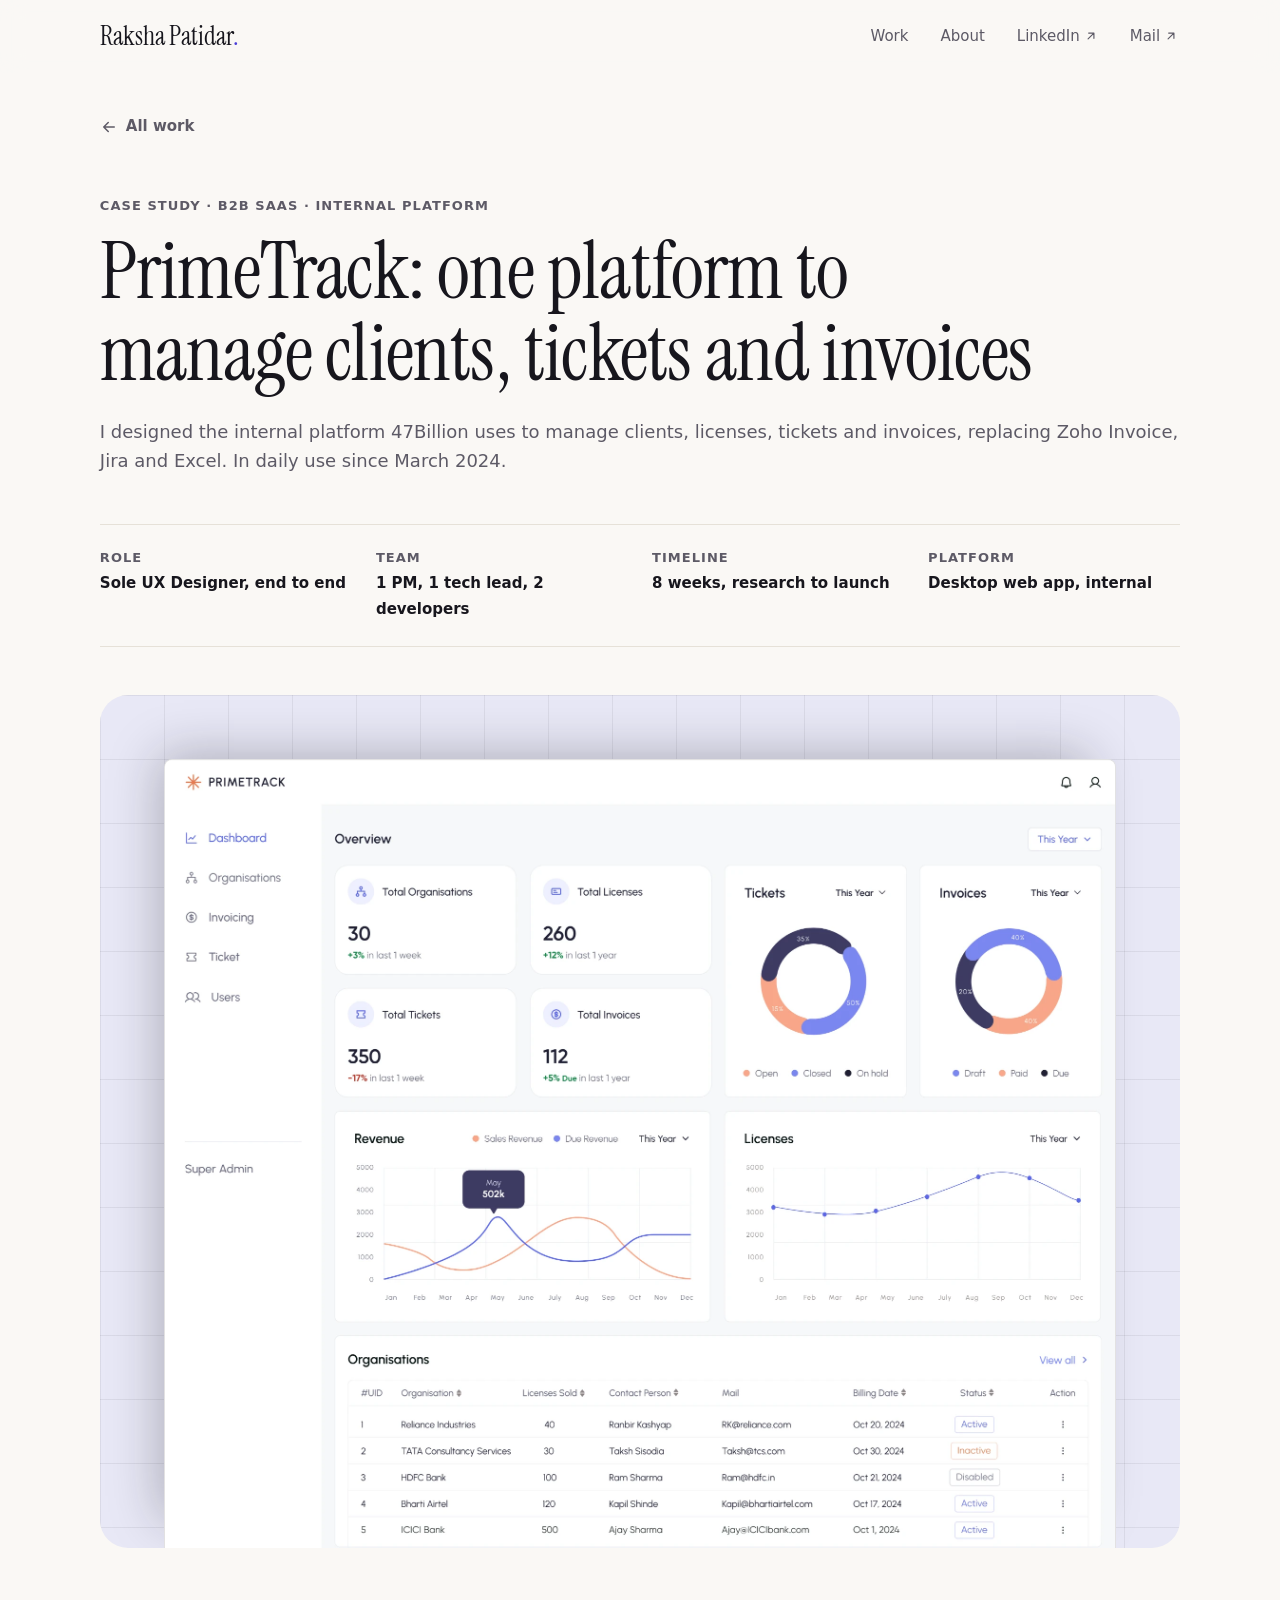
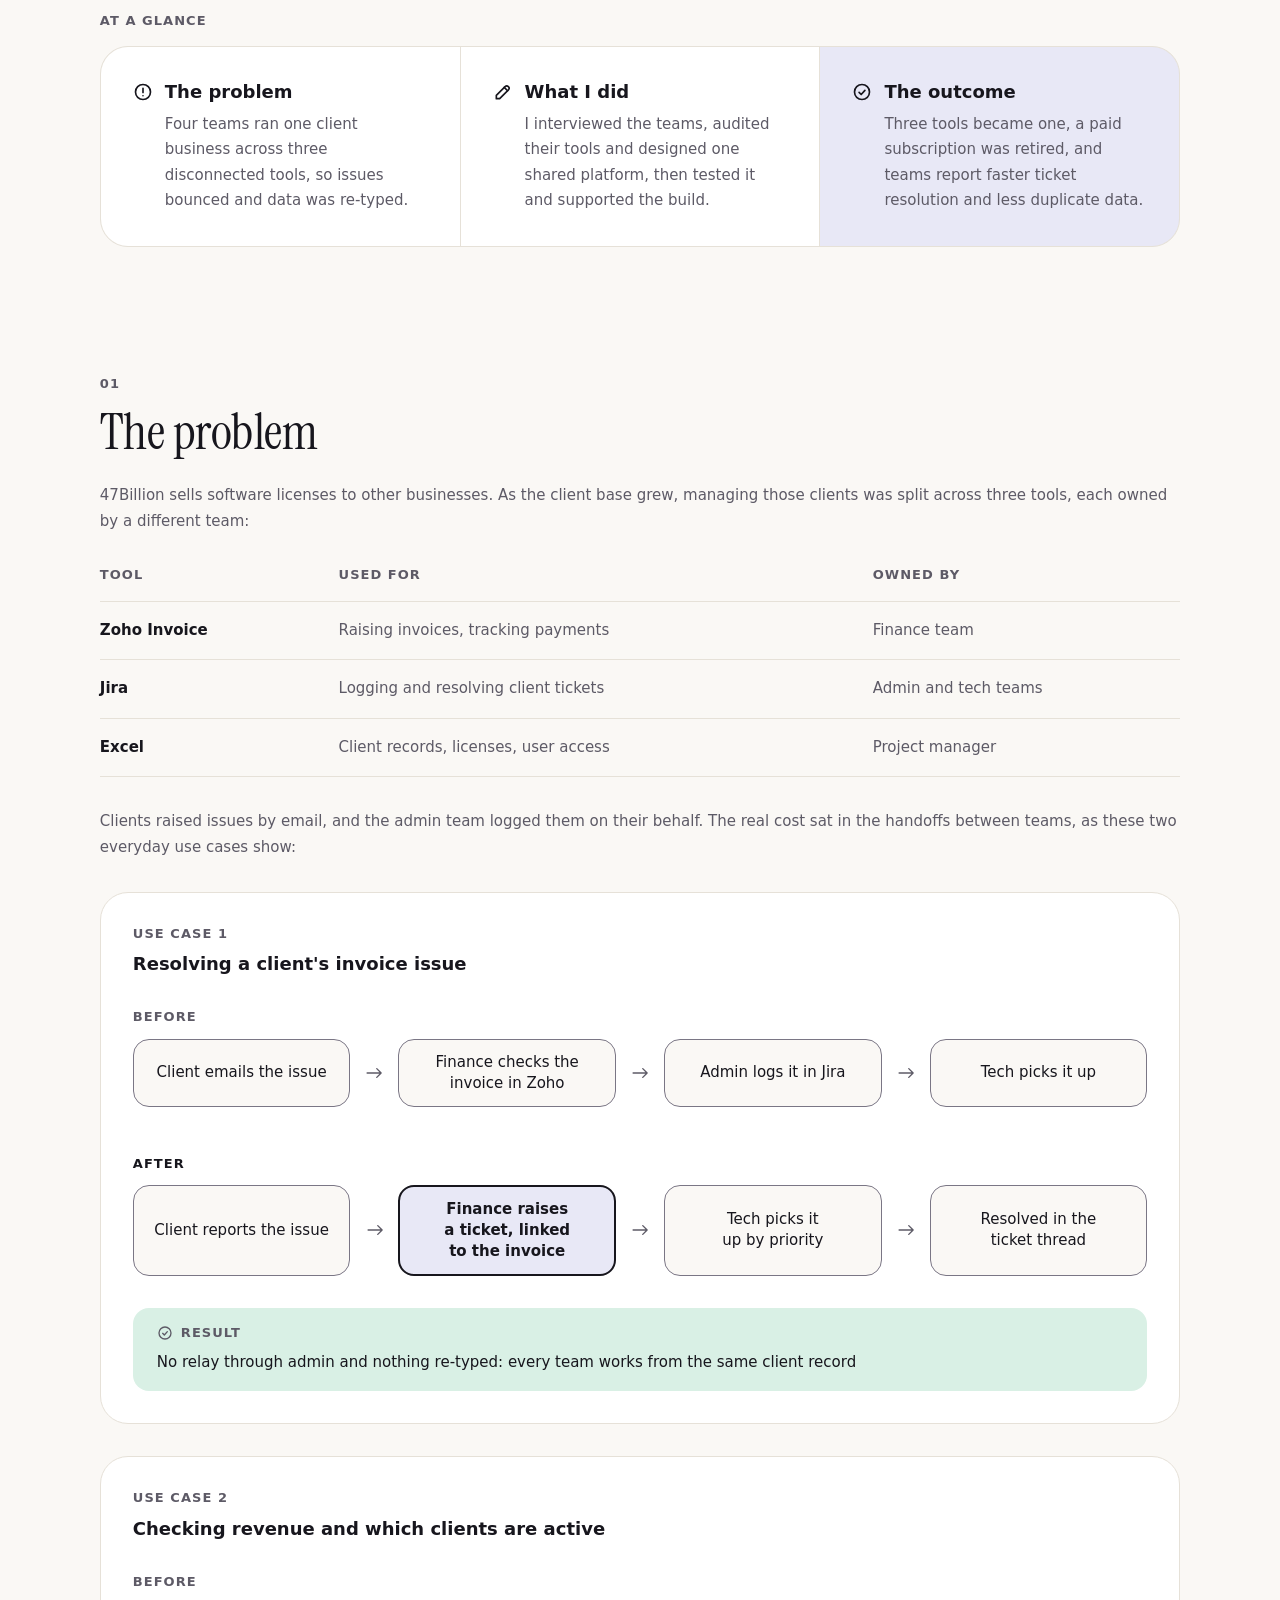
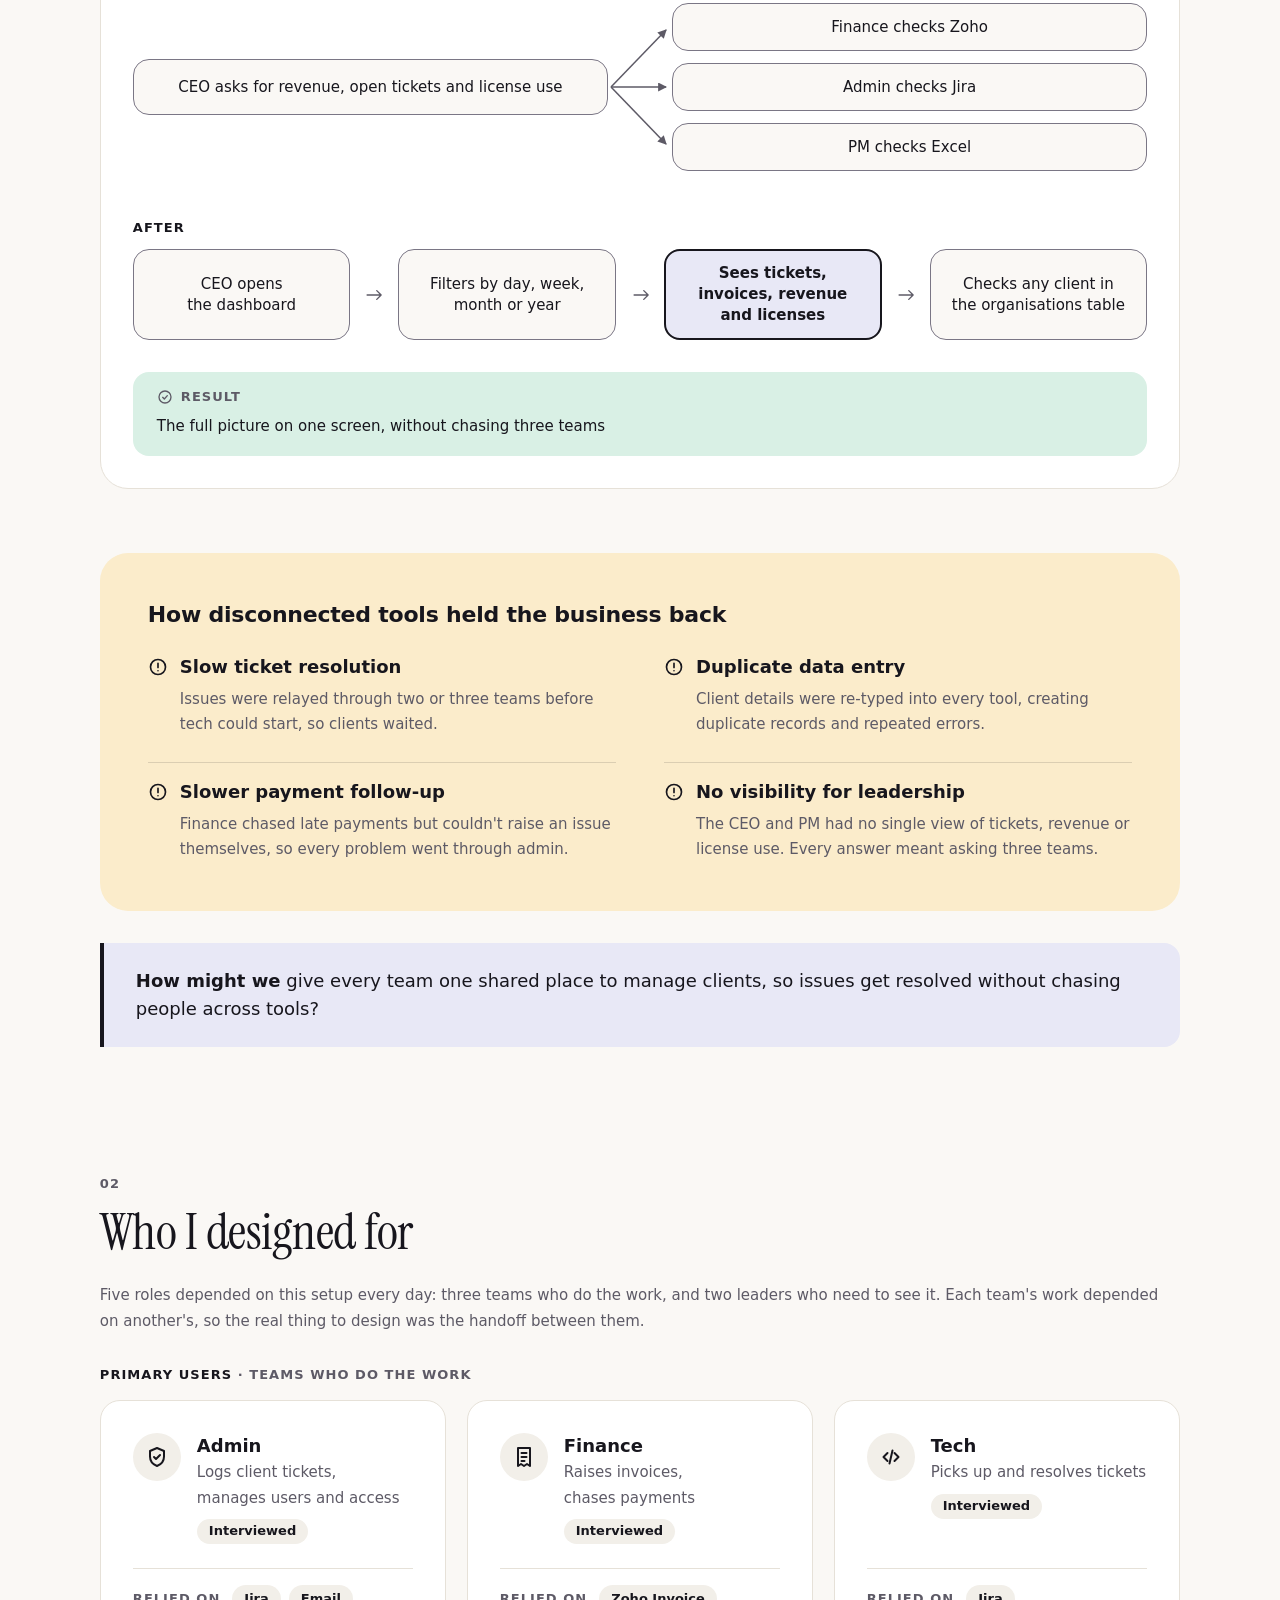
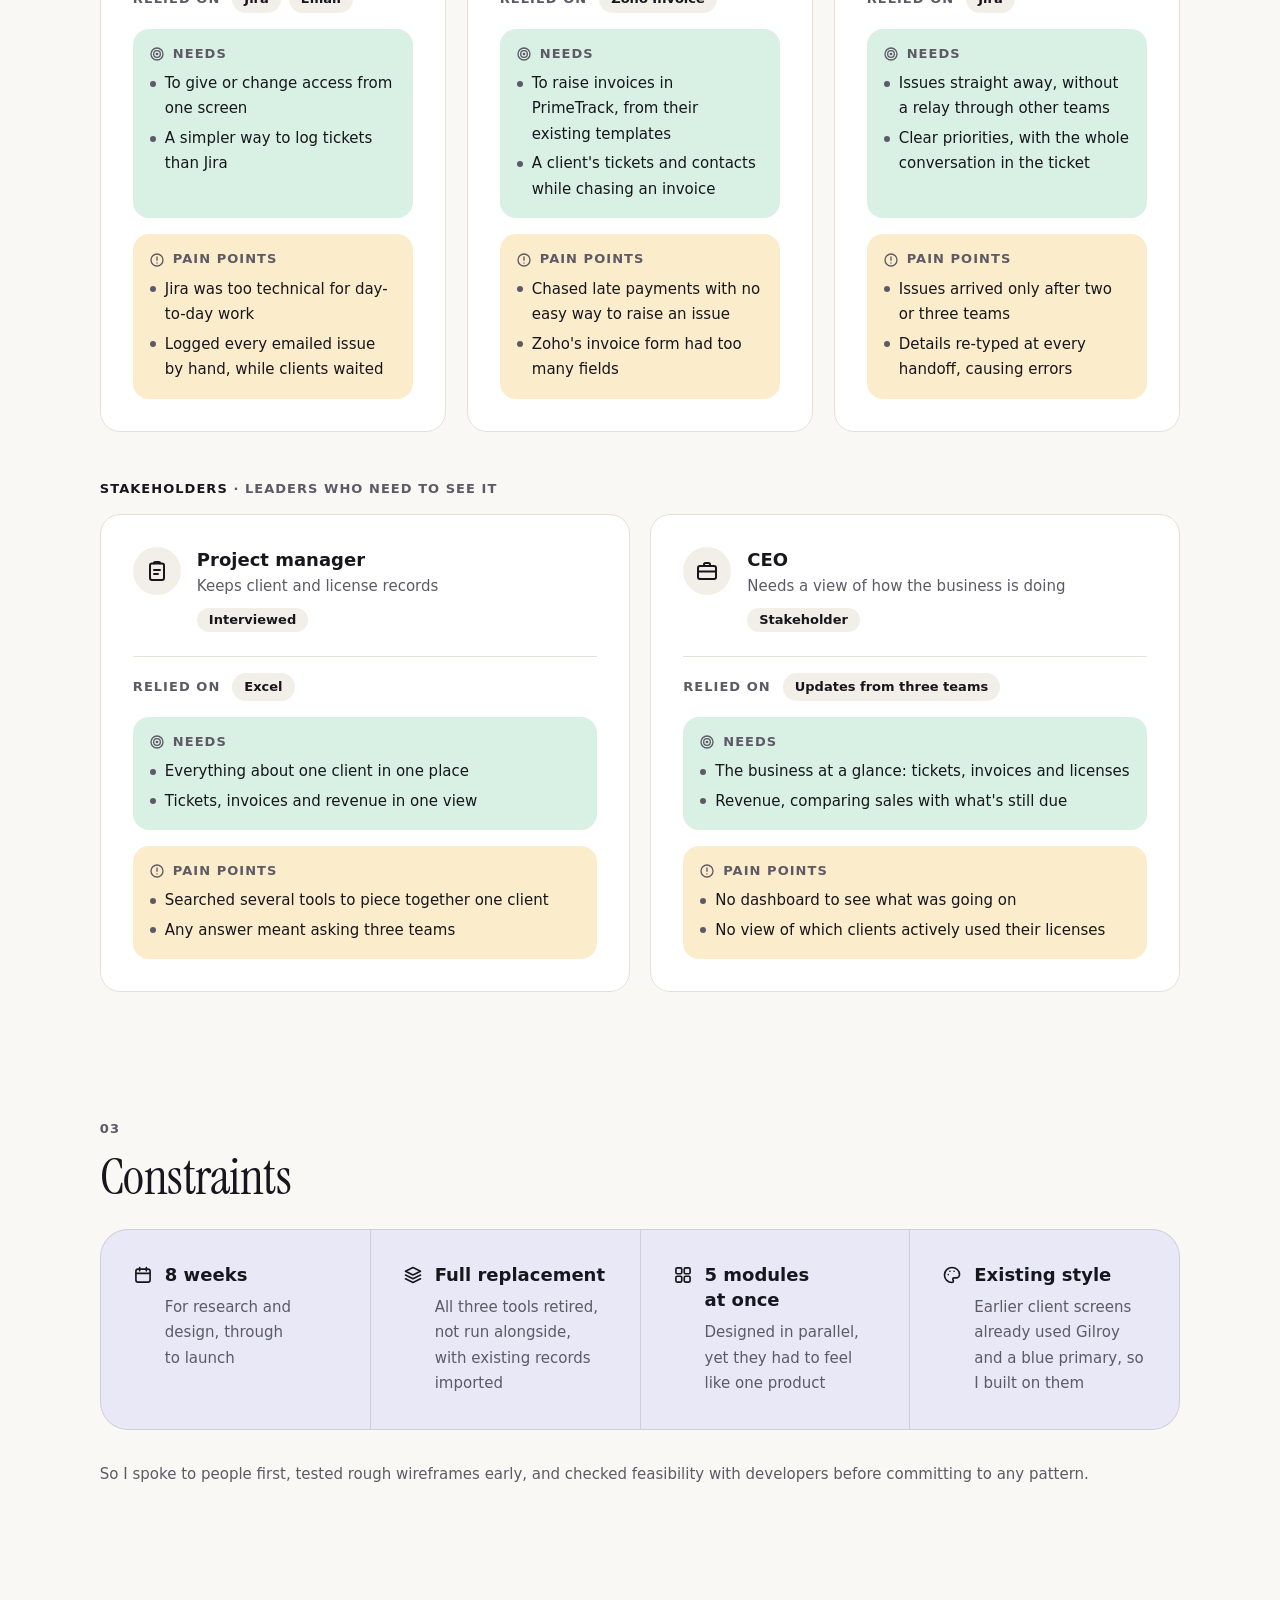
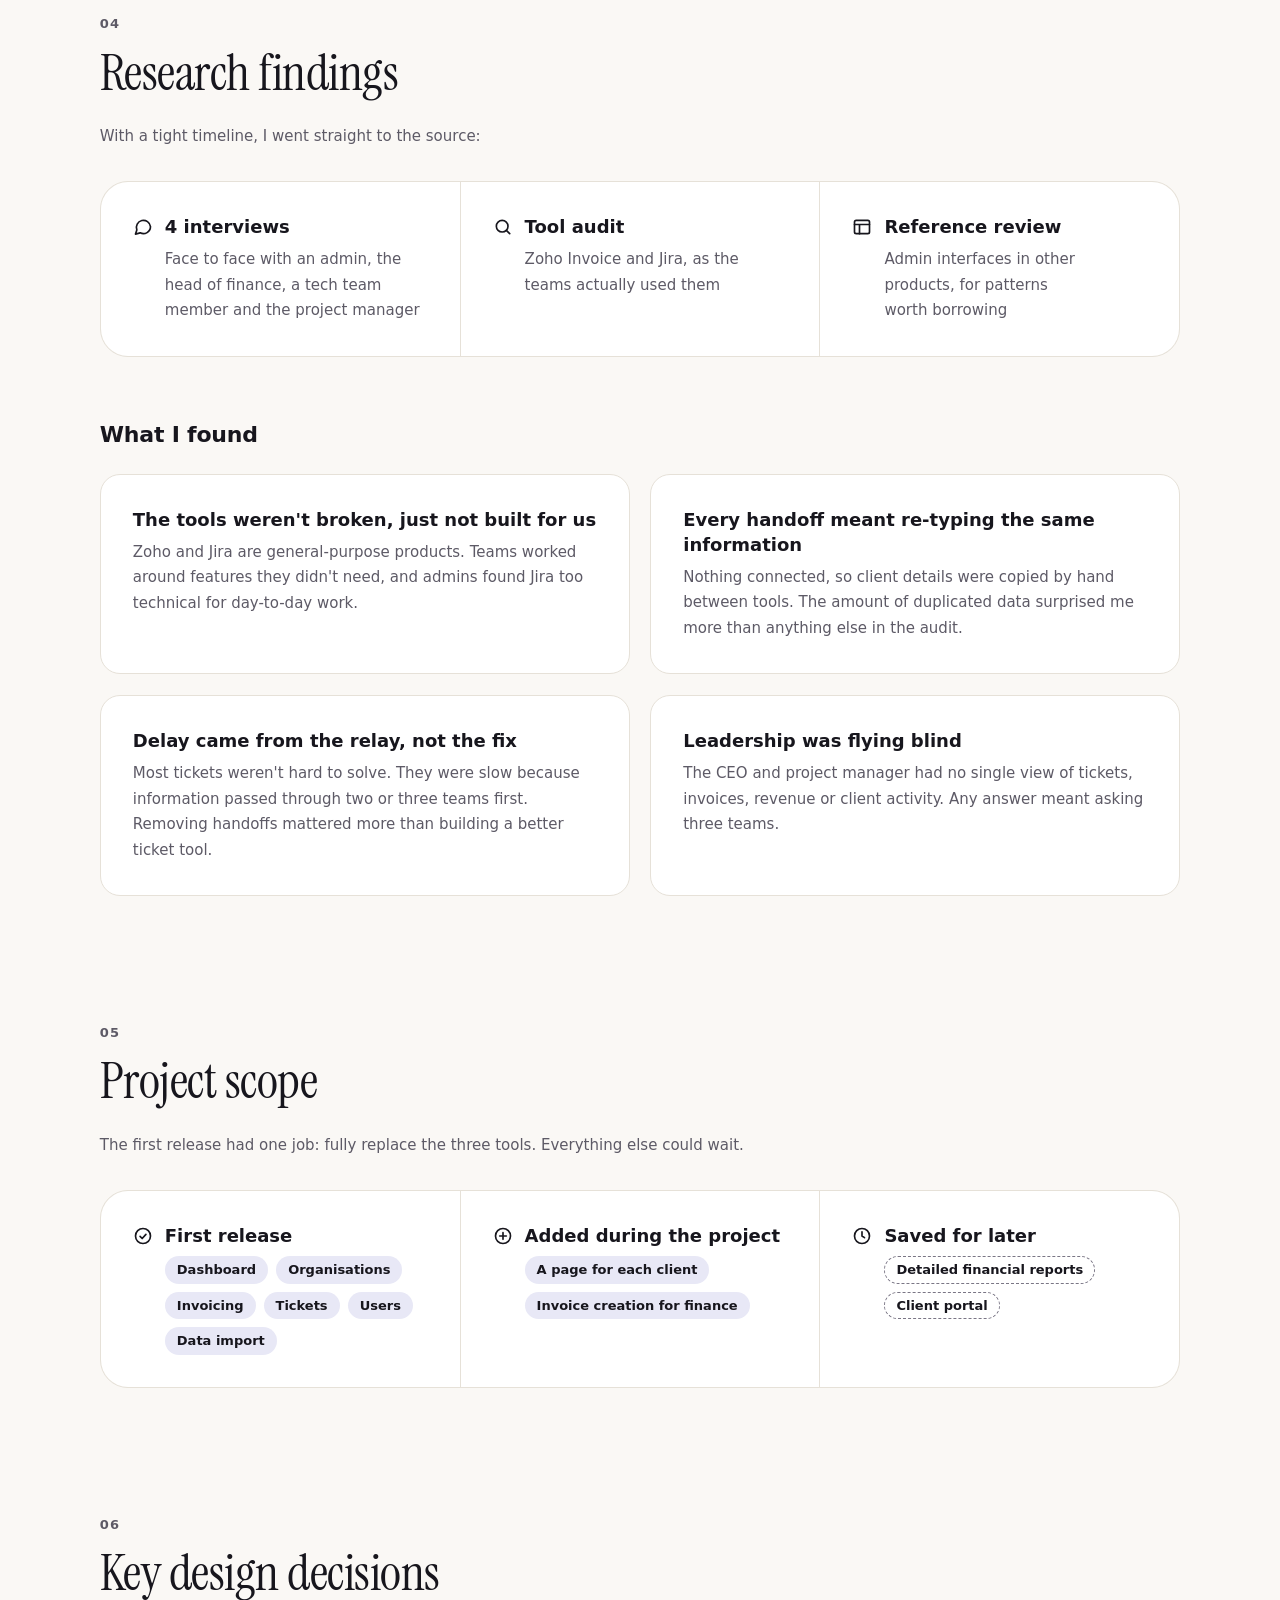
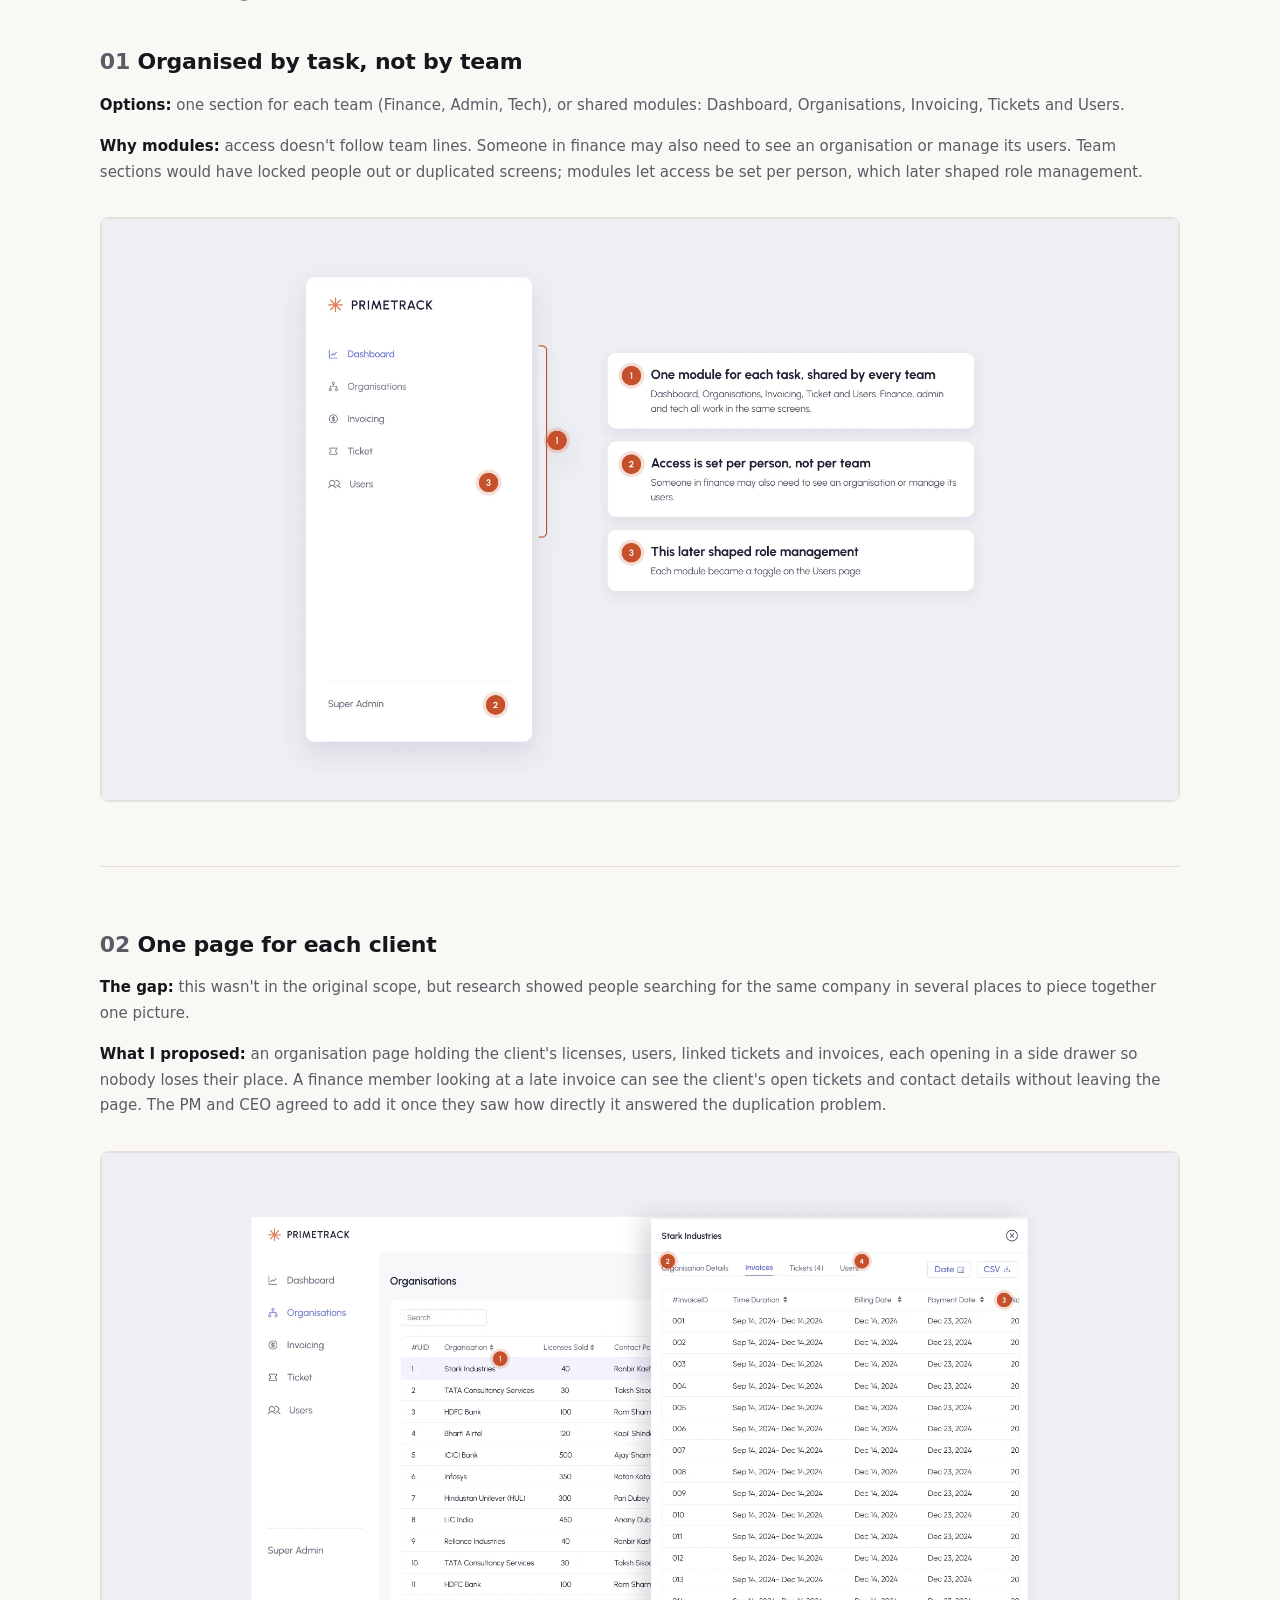
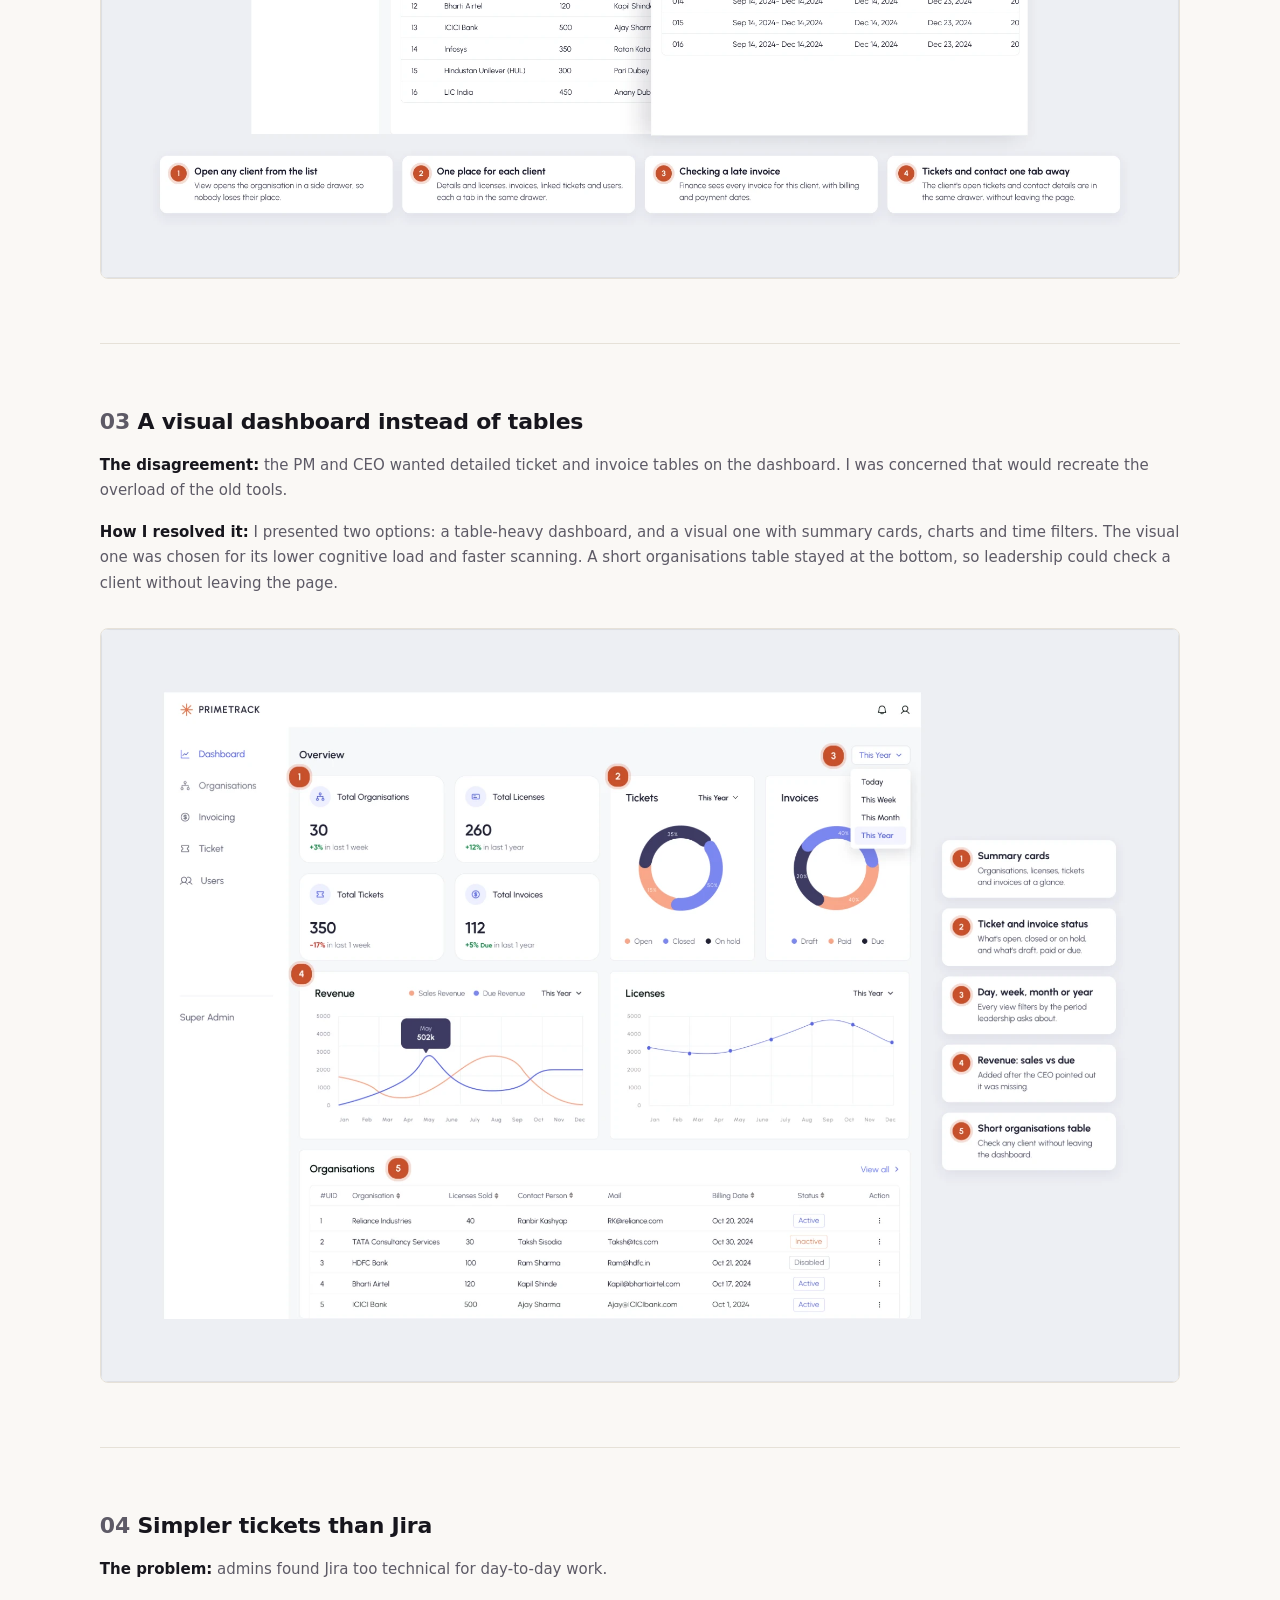
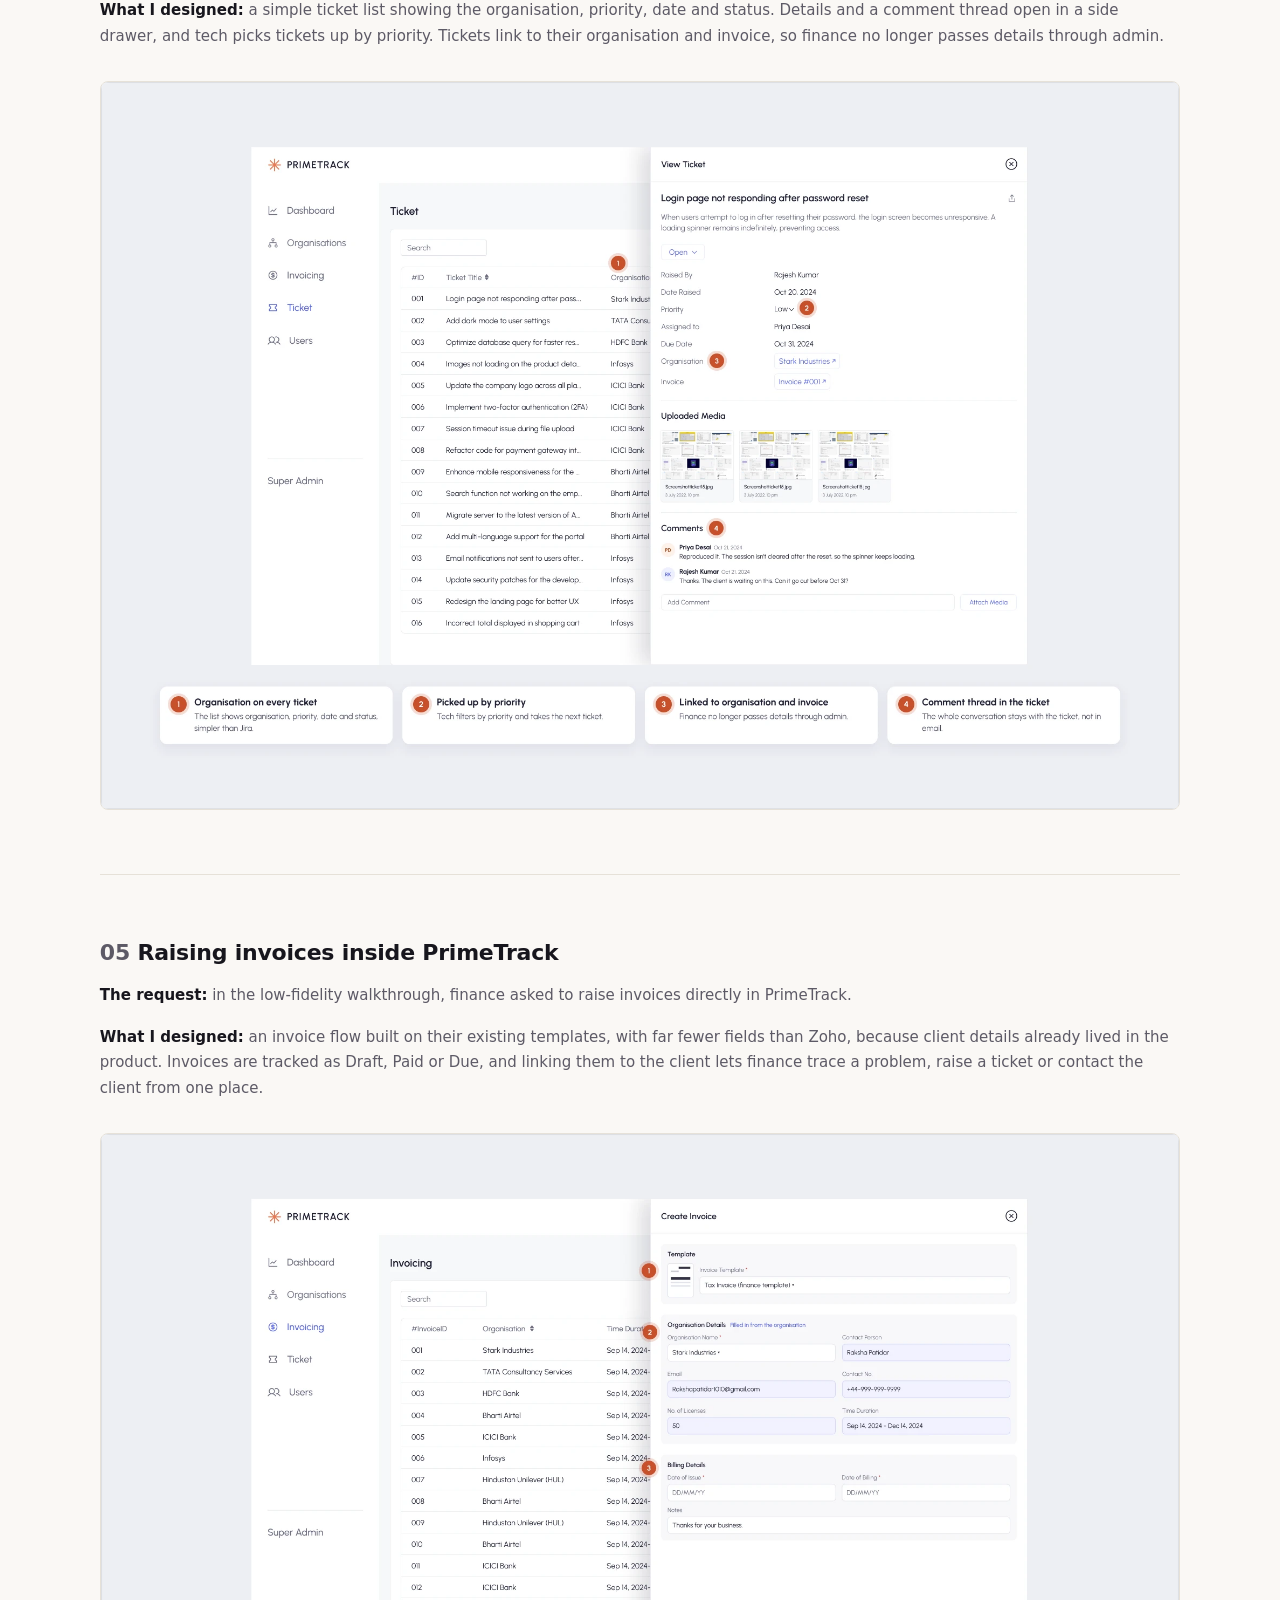
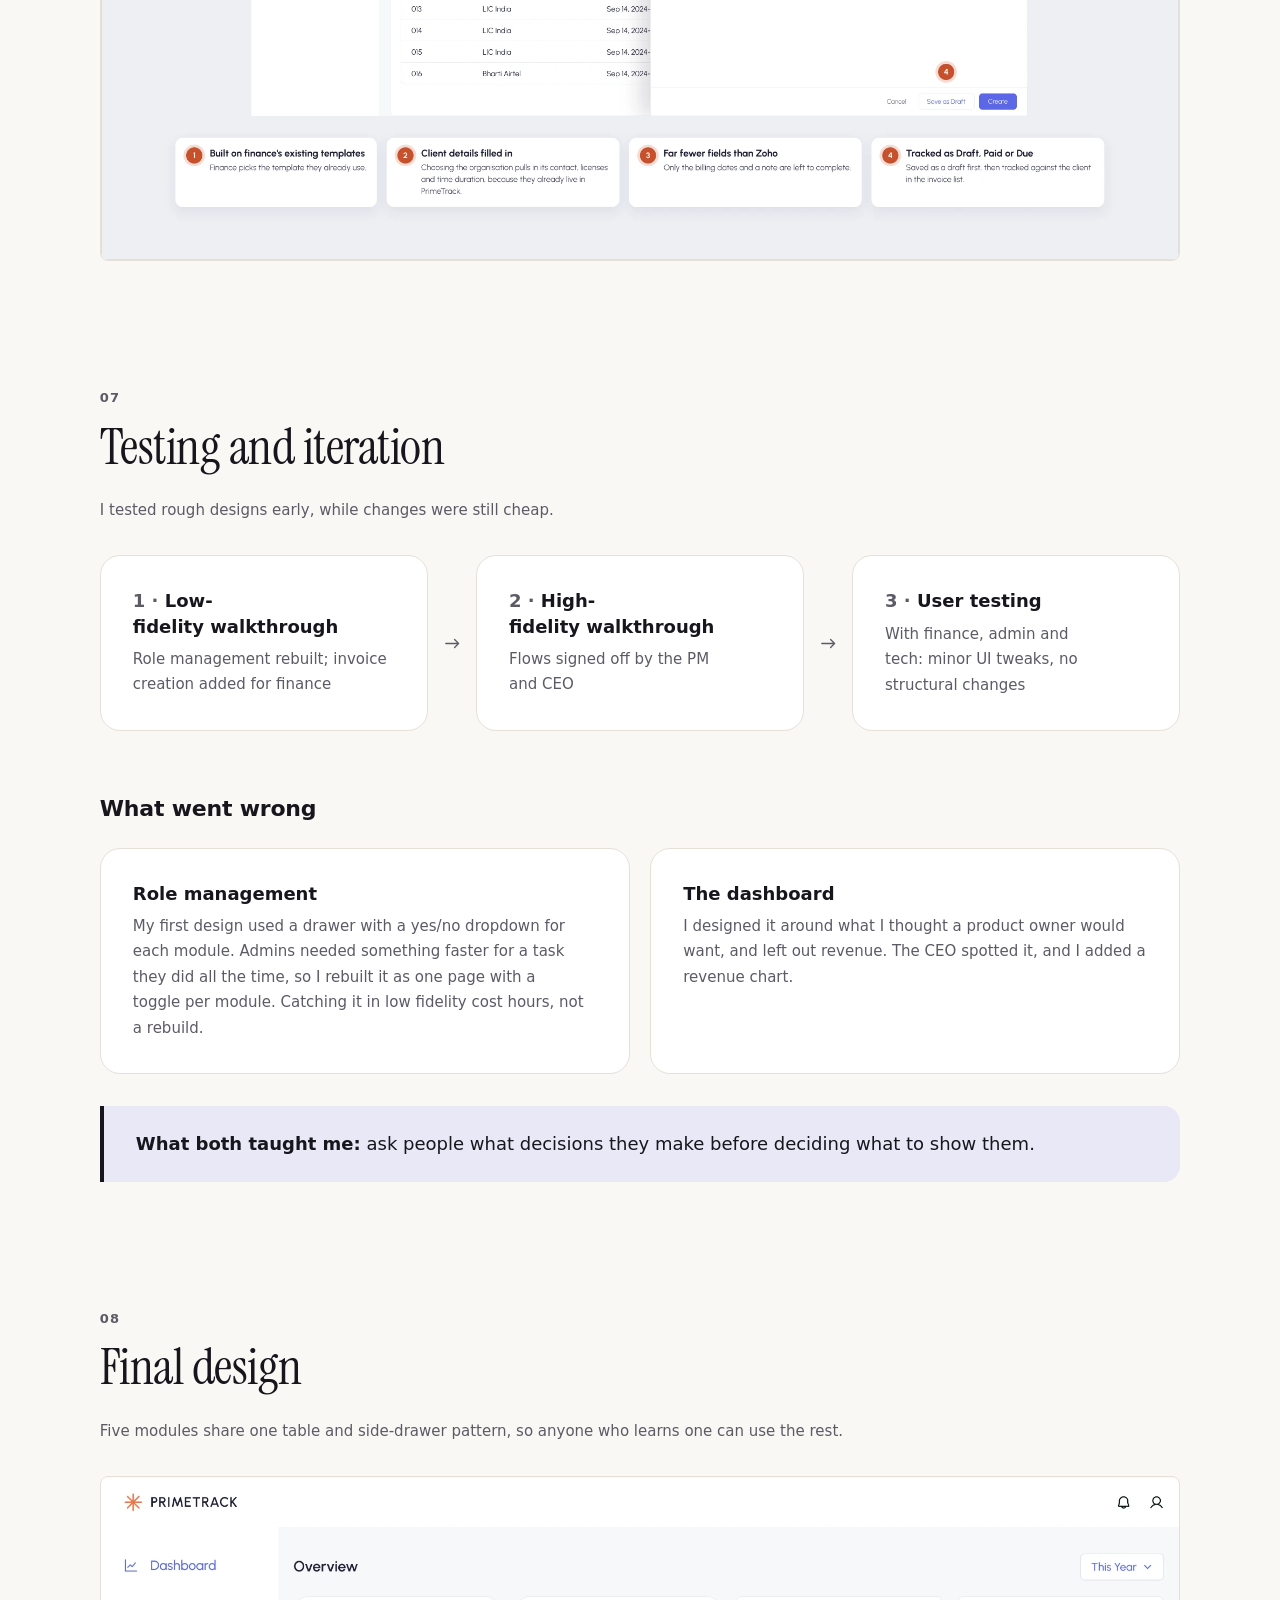
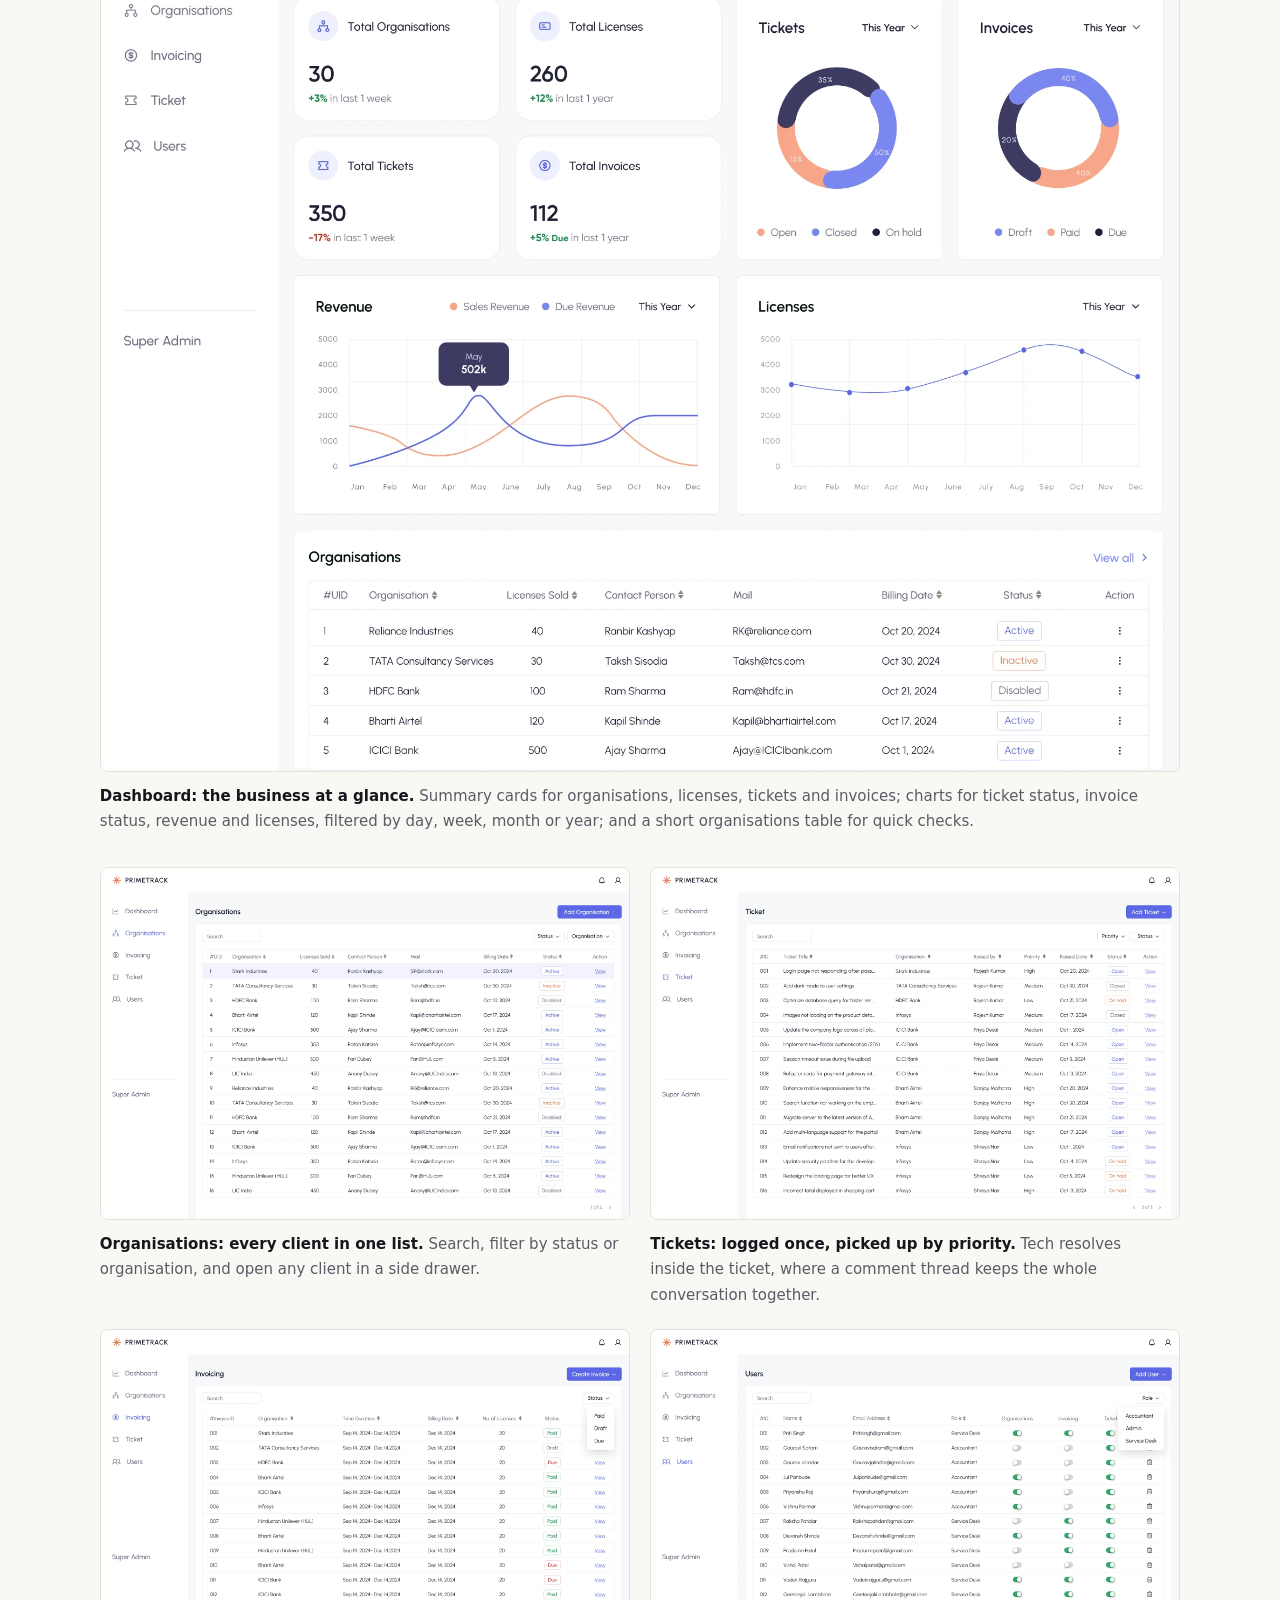
==== primetrack.html @ 8b242177 "Add files via upload" ====
<!doctype html>
<html lang="en">
<head>
  <meta charset="utf-8">
  <meta name="viewport" content="width=device-width, initial-scale=1">
  <title>PrimeTrack case study · Raksha Patidar</title>
  <meta name="description" content="How Raksha Patidar designed PrimeTrack, the internal platform 47Billion uses to manage clients, tickets and invoices, replacing three separate tools.">

  <link rel="preconnect" href="https://fonts.googleapis.com">
  <link rel="preconnect" href="https://fonts.gstatic.com" crossorigin>
  <link href="https://fonts.googleapis.com/css2?family=Google+Sans:wght@400..700&family=Instrument+Serif:ital@0;1&display=swap" rel="stylesheet">

  <link rel="stylesheet" href="style.css">
  <link rel="icon" href="data:image/svg+xml,<svg xmlns='http://www.w3.org/2000/svg' viewBox='0 0 100 100'><circle cx='50' cy='50' r='50' fill='%234b3fd8'/><text x='50' y='66' font-size='44' text-anchor='middle' fill='white' font-family='Georgia'>RP</text></svg>">
</head>
<body>

  <a class="skip-link" href="#main">Skip to content</a>

  <!-- ===== Icon library =====
       One style across the site: outline, 2px stroke, round ends. -->
  <svg width="0" height="0" style="position:absolute" aria-hidden="true" focusable="false">
    <symbol id="arrow-up-right" viewBox="0 0 24 24"><path d="M7 17L17 7M8 7h9v9" fill="none" stroke="currentColor" stroke-width="2" stroke-linecap="round" stroke-linejoin="round"/></symbol>
    <symbol id="arrow-left" viewBox="0 0 24 24"><path d="M19 12H5M11 6l-6 6 6 6" fill="none" stroke="currentColor" stroke-width="2" stroke-linecap="round" stroke-linejoin="round"/></symbol>
    <symbol id="image" viewBox="0 0 24 24"><g fill="none" stroke="currentColor" stroke-width="1.6" stroke-linecap="round" stroke-linejoin="round"><rect x="3" y="4" width="18" height="16" rx="3"/><circle cx="9" cy="10" r="2"/><path d="M21 16l-5-5-9 9"/></g></symbol>
    <symbol id="icon-linkedin" viewBox="0 0 24 24"><g fill="none" stroke="currentColor" stroke-width="2" stroke-linecap="round" stroke-linejoin="round"><rect x="3" y="3" width="18" height="18" rx="4"/><path d="M8 11v5M8 8v.01M12 16v-5M16 16v-3a2 2 0 0 0-4 0"/></g></symbol>
    <symbol id="icon-medium" viewBox="0 0 24 24"><g fill="none" stroke="currentColor" stroke-width="2" stroke-linecap="round" stroke-linejoin="round"><rect x="3" y="3" width="18" height="18" rx="4"/><path d="M8 15V9l4 4 4-4v6"/></g></symbol>
    <symbol id="icon-gumroad" viewBox="0 0 24 24"><g fill="none" stroke="currentColor" stroke-width="2" stroke-linecap="round" stroke-linejoin="round"><rect x="3" y="3" width="18" height="18" rx="4"/><path d="M15.2 10.1A3.6 3.6 0 1 0 15.6 13.5h-3.2"/></g></symbol>

    <!-- Case-study icons (decorative; the titles beside them carry the meaning) -->
    <symbol id="i-alert" viewBox="0 0 24 24"><g fill="none" stroke="currentColor" stroke-width="2" stroke-linecap="round" stroke-linejoin="round"><circle cx="12" cy="12" r="9"/><path d="M12 7.5v5M12 16.5v.01"/></g></symbol>
    <symbol id="i-check" viewBox="0 0 24 24"><g fill="none" stroke="currentColor" stroke-width="2" stroke-linecap="round" stroke-linejoin="round"><circle cx="12" cy="12" r="9"/><path d="M8.5 12.5l2.5 2.5 4.5-5"/></g></symbol>
    <symbol id="i-pen" viewBox="0 0 24 24"><g fill="none" stroke="currentColor" stroke-width="2" stroke-linecap="round" stroke-linejoin="round"><path d="M4 20h4L18.5 9.5a2.83 2.83 0 0 0-4-4L4 16v4z"/><path d="M13.5 6.5l4 4"/></g></symbol>
    <symbol id="i-calendar" viewBox="0 0 24 24"><g fill="none" stroke="currentColor" stroke-width="2" stroke-linecap="round" stroke-linejoin="round"><rect x="3.5" y="5" width="17" height="15.5" rx="2.5"/><path d="M3.5 10h17M8 3v4M16 3v4"/></g></symbol>
    <symbol id="i-user" viewBox="0 0 24 24"><g fill="none" stroke="currentColor" stroke-width="2" stroke-linecap="round" stroke-linejoin="round"><circle cx="12" cy="8" r="4"/><path d="M4.5 20.5a7.5 7.5 0 0 1 15 0"/></g></symbol>
    <symbol id="i-layers" viewBox="0 0 24 24"><g fill="none" stroke="currentColor" stroke-width="2" stroke-linecap="round" stroke-linejoin="round"><path d="M12 3l9 4.5-9 4.5-9-4.5L12 3z"/><path d="M3 12l9 4.5 9-4.5M3 16.5l9 4.5 9-4.5"/></g></symbol>
    <symbol id="i-monitor" viewBox="0 0 24 24"><g fill="none" stroke="currentColor" stroke-width="2" stroke-linecap="round" stroke-linejoin="round"><rect x="3" y="4" width="18" height="12" rx="2"/><path d="M8 20h8M12 16v4"/></g></symbol>
    <symbol id="i-plus" viewBox="0 0 24 24"><g fill="none" stroke="currentColor" stroke-width="2" stroke-linecap="round" stroke-linejoin="round"><circle cx="12" cy="12" r="9"/><path d="M12 8v8M8 12h8"/></g></symbol>
    <symbol id="i-clock" viewBox="0 0 24 24"><g fill="none" stroke="currentColor" stroke-width="2" stroke-linecap="round" stroke-linejoin="round"><circle cx="12" cy="12" r="9"/><path d="M12 7v5l3 2"/></g></symbol>
    <symbol id="i-shield" viewBox="0 0 24 24"><g fill="none" stroke="currentColor" stroke-width="2" stroke-linecap="round" stroke-linejoin="round"><path d="M12 3l7 3v5.5c0 4.2-2.9 7.9-7 9.5-4.1-1.6-7-5.3-7-9.5V6l7-3z"/><path d="M9 12l2 2 4-4"/></g></symbol>
    <symbol id="i-receipt" viewBox="0 0 24 24"><g fill="none" stroke="currentColor" stroke-width="2" stroke-linecap="round" stroke-linejoin="round"><path d="M6 3h12v18l-3-2-3 2-3-2-3 2V3z"/><path d="M9.5 8h5M9.5 12h5M9.5 16h3"/></g></symbol>
    <symbol id="i-code" viewBox="0 0 24 24"><g fill="none" stroke="currentColor" stroke-width="2" stroke-linecap="round" stroke-linejoin="round"><path d="M8.5 8l-4 4 4 4M15.5 8l4 4-4 4M13.5 5.5l-3 13"/></g></symbol>
    <symbol id="i-clipboard" viewBox="0 0 24 24"><g fill="none" stroke="currentColor" stroke-width="2" stroke-linecap="round" stroke-linejoin="round"><rect x="5" y="4.5" width="14" height="16.5" rx="2"/><path d="M9 4.5V4a1 1 0 0 1 1-1h4a1 1 0 0 1 1 1v.5M9 11h6M9 15h4"/></g></symbol>
    <symbol id="i-briefcase" viewBox="0 0 24 24"><g fill="none" stroke="currentColor" stroke-width="2" stroke-linecap="round" stroke-linejoin="round"><rect x="3" y="7" width="18" height="13" rx="2"/><path d="M9 7V5.5A1.5 1.5 0 0 1 10.5 4h3A1.5 1.5 0 0 1 15 5.5V7M3 12.5h18"/></g></symbol>
    <symbol id="i-bulb" viewBox="0 0 24 24"><g fill="none" stroke="currentColor" stroke-width="2" stroke-linecap="round" stroke-linejoin="round"><path d="M9.5 18h5M10.5 21h3"/><path d="M12 3a6 6 0 0 0-3.6 10.8c.7.6 1.1 1.3 1.1 2.2h5c0-.9.4-1.6 1.1-2.2A6 6 0 0 0 12 3z"/></g></symbol>
    <symbol id="i-info" viewBox="0 0 24 24"><g fill="none" stroke="currentColor" stroke-width="2" stroke-linecap="round" stroke-linejoin="round"><circle cx="12" cy="12" r="9"/><path d="M12 11v5M12 7.5v.01"/></g></symbol>
    <symbol id="i-sparkle" viewBox="0 0 24 24"><g fill="none" stroke="currentColor" stroke-width="2" stroke-linecap="round" stroke-linejoin="round"><path d="M11 3.5l1.9 5.1 5.1 1.9-5.1 1.9L11 17.5l-1.9-5.1L4 10.5l5.1-1.9L11 3.5z"/><path d="M18.5 15.5v5M16 18h5"/></g></symbol>
    <symbol id="i-target" viewBox="0 0 24 24"><g fill="none" stroke="currentColor" stroke-width="2" stroke-linecap="round" stroke-linejoin="round"><circle cx="12" cy="12" r="9"/><circle cx="12" cy="12" r="5"/><circle cx="12" cy="12" r="1"/></g></symbol>
    <symbol id="i-chat" viewBox="0 0 24 24"><g fill="none" stroke="currentColor" stroke-width="2" stroke-linecap="round" stroke-linejoin="round"><path d="M21 11.5a8.5 8.5 0 0 1-12.4 7.5L3 20.5l1.6-5A8.5 8.5 0 1 1 21 11.5z"/></g></symbol>
    <symbol id="i-search" viewBox="0 0 24 24"><g fill="none" stroke="currentColor" stroke-width="2" stroke-linecap="round" stroke-linejoin="round"><circle cx="11" cy="11" r="7"/><path d="M20 20l-4-4"/></g></symbol>
    <symbol id="i-layout" viewBox="0 0 24 24"><g fill="none" stroke="currentColor" stroke-width="2" stroke-linecap="round" stroke-linejoin="round"><rect x="3" y="4" width="18" height="16" rx="2"/><path d="M3 9h18M9 9v11"/></g></symbol>
    <symbol id="i-grid" viewBox="0 0 24 24"><g fill="none" stroke="currentColor" stroke-width="2" stroke-linecap="round" stroke-linejoin="round"><rect x="3.5" y="3.5" width="7" height="7" rx="1.5"/><rect x="13.5" y="3.5" width="7" height="7" rx="1.5"/><rect x="3.5" y="13.5" width="7" height="7" rx="1.5"/><rect x="13.5" y="13.5" width="7" height="7" rx="1.5"/></g></symbol>
    <symbol id="i-palette" viewBox="0 0 24 24"><g fill="none" stroke="currentColor" stroke-width="2" stroke-linecap="round" stroke-linejoin="round"><path d="M12 3a9 9 0 0 0 0 18c1 0 1.7-.8 1.7-1.7 0-.4-.2-.8-.4-1.1-.3-.3-.4-.7-.4-1.1 0-.9.8-1.7 1.7-1.7H17a4 4 0 0 0 4-4C21 6.6 17 3 12 3z"/><path d="M7.5 11.5h.01M9.5 7.5h.01M14.5 7.5h.01"/></g></symbol>
    <symbol id="i-components" viewBox="0 0 24 24"><g fill="none" stroke="currentColor" stroke-width="2" stroke-linecap="round" stroke-linejoin="round"><path d="M12 2.5l3 3-3 3-3-3 3-3zM5.5 9l3 3-3 3-3-3 3-3zM18.5 9l3 3-3 3-3-3 3-3zM12 15.5l3 3-3 3-3-3 3-3z"/></g></symbol>
    <symbol id="i-route" viewBox="0 0 24 24"><g fill="none" stroke="currentColor" stroke-width="2" stroke-linecap="round" stroke-linejoin="round"><circle cx="6" cy="6" r="2.5"/><circle cx="18" cy="18" r="2.5"/><path d="M8.5 6H15a3 3 0 0 1 0 6H9a3 3 0 0 0 0 6h6.5"/></g></symbol>
    <symbol id="i-inspect" viewBox="0 0 24 24"><g fill="none" stroke="currentColor" stroke-width="2" stroke-linecap="round" stroke-linejoin="round"><circle cx="11" cy="11" r="7"/><path d="M20 20l-4-4M8.5 11l1.8 1.8 3.2-3.6"/></g></symbol>
    <symbol id="i-trend" viewBox="0 0 24 24"><g fill="none" stroke="currentColor" stroke-width="2" stroke-linecap="round" stroke-linejoin="round"><path d="M3 17l6-6 4 4 8-8"/><path d="M15 7h6v6"/></g></symbol>
  </svg>

  <!-- ===================== HEADER ===================== -->
  <header class="site-header">
    <nav class="container nav" aria-label="Main">
      <a href="index.html" class="brand" aria-label="Raksha Patidar, home">
        <span class="initials" aria-hidden="true">Raksha Patidar<span>.</span></span>
      </a>

      <div class="nav-right">
        <ul class="nav-links" id="nav-links">
          <li><a href="index.html#work">Work</a></li>
          <li><a href="index.html#about">About</a></li>
          <li><a href="https://www.linkedin.com/in/rakshapatidar/" target="_blank" rel="noopener">LinkedIn<svg class="ext" aria-hidden="true"><use href="#arrow-up-right"/></svg><span class="sr-only"> (opens in a new tab)</span></a></li>
          <li><a href="mailto:ux.rakshapatidar@gmail.com">Mail<svg class="ext" aria-hidden="true"><use href="#arrow-up-right"/></svg><span class="sr-only"> (opens your email app)</span></a></li>
        </ul>
        <button class="icon-btn menu-btn" id="menu-toggle" type="button" aria-label="Open menu" aria-expanded="false" aria-controls="nav-links">
          <svg viewBox="0 0 24 24" fill="none" stroke="currentColor" stroke-width="2" stroke-linecap="round" aria-hidden="true"><path d="M4 7h16M4 12h16M4 17h16"/></svg>
        </button>
      </div>
    </nav>
  </header>

  <main id="main">
    <!-- PrimeTrack case study. The story comes from "PrimeTrack_Case_Study_Master.pdf"
         (the full story) and "PrimeTrack_Case_Study_v5.pdf" (the portfolio cut).
         The project colour and the "Next case study" link come from content.js.
         Type: section titles are plain <h2> (serif). Everything else takes its
         look from a class: h4 = sub-heading, h5 = title, h6 = label.
         Icons: <svg class="cs-icon" aria-hidden="true"><use href="#i-…"/></svg>
         EDIT: to add a screenshot, replace a <div class="shot-placeholder">…</div> with
         <img src="images/your-file.webp" alt="Describe what the screen shows" loading="lazy"> -->
    <article class="case" id="case-study" data-project="primetrack" aria-labelledby="case-title">
      <div class="container">

        <a class="back-link" href="index.html#work"><svg aria-hidden="true"><use href="#arrow-left"/></svg>All work</a>

        <header class="case-hero">
          <p class="case-eyebrow">Case study · B2B SaaS · Internal platform</p>
          <h1 class="case-title" id="case-title">PrimeTrack: one platform to manage clients, tickets and invoices</h1>
          <p class="case-lede">I designed the internal platform 47Billion uses to manage clients, licenses, tickets and invoices, replacing Zoho Invoice, Jira and Excel. In daily use since March 2024.</p>

          <dl class="case-meta">
            <div><dt class="h6">Role</dt><dd>Sole UX Designer, end to end</dd></div>
            <div><dt class="h6">Team</dt><dd>1 PM, 1 tech lead, 2 developers</dd></div>
            <div><dt class="h6">Timeline</dt><dd>8 weeks, research to launch</dd></div>
            <div><dt class="h6">Platform</dt><dd>Desktop web app, internal</dd></div>
          </dl>
        </header>

        <figure class="case-cover">
          <div class="case-cover-frame has-image">
            <img src="images/primetrack.webp" fetchpriority="high" alt="PrimeTrack dashboard: overview cards for organisations, licenses, tickets and invoices, ticket and invoice charts, revenue and license trends, and an organisations table.">
          </div>
        </figure>

        <div class="case-body">

          <!-- ===== At a glance ===== -->
          <section class="case-section case-glance" aria-labelledby="cs-glance">
            <h2 class="h6" id="cs-glance">At a glance</h2>
            <div class="cs-cells">
              <div class="cs-cell">
                <svg class="cs-icon" aria-hidden="true"><use href="#i-alert"/></svg>
                <h3 class="h5">The problem</h3>
                <p>Four teams ran one client business across three disconnected tools, so issues bounced and data was re-typed.</p>
              </div>
              <div class="cs-cell">
                <svg class="cs-icon" aria-hidden="true"><use href="#i-pen"/></svg>
                <h3 class="h5">What I did</h3>
                <p>I interviewed the teams, audited their tools and designed one shared platform, then tested it and supported the build.</p>
              </div>
              <div class="cs-cell is-tint">
                <svg class="cs-icon" aria-hidden="true"><use href="#i-check"/></svg>
                <h3 class="h5">The outcome</h3>
                <p>Three tools became one, a paid subscription was retired, and teams report faster ticket resolution and less duplicate data.</p>
              </div>
            </div>
          </section>

          <!-- ===== 01 The problem ===== -->
          <section class="case-section" aria-labelledby="cs-problem">
            <p class="h6 section-num" aria-hidden="true">01</p>
            <h2 id="cs-problem">The problem</h2>
            <p>47Billion sells software licenses to other businesses. As the client base grew, managing those clients was split across three tools, each owned by a different team:</p>

            <table class="case-table" role="table">
              <caption class="sr-only">The three tools used before PrimeTrack</caption>
              <thead role="rowgroup">
                <tr role="row"><th scope="col" role="columnheader">Tool</th><th scope="col" role="columnheader">Used for</th><th scope="col" role="columnheader">Owned by</th></tr>
              </thead>
              <tbody role="rowgroup">
                <tr role="row"><th scope="row" role="rowheader">Zoho Invoice</th><td role="cell" data-label="Used for">Raising invoices, tracking payments</td><td role="cell" data-label="Owned by">Finance team</td></tr>
                <tr role="row"><th scope="row" role="rowheader">Jira</th><td role="cell" data-label="Used for">Logging and resolving client tickets</td><td role="cell" data-label="Owned by">Admin and tech teams</td></tr>
                <tr role="row"><th scope="row" role="rowheader">Excel</th><td role="cell" data-label="Used for">Client records, licenses, user access</td><td role="cell" data-label="Owned by">Project manager</td></tr>
              </tbody>
            </table>

            <p>Clients raised issues by email, and the admin team logged them on their behalf. The real cost sat in the handoffs between teams, as these two everyday use cases show:</p>

            <!-- Use case 1 -->
            <div class="case-flow">
              <div class="flow-head">
                <p class="h6">Use case 1</p>
                <h3 class="h5" id="sc1-title">Resolving a client's invoice issue</h3>
              </div>
              <div class="flow-row">
                <p class="h6" id="sc1-before">Before</p>
                <ol class="flow" aria-labelledby="sc1-before">
                  <li>Client emails the issue</li>
                  <li>Finance checks the invoice in Zoho</li>
                  <li>Admin logs it in Jira</li>
                  <li>Tech picks it up</li>
                </ol>
              </div>
              <div class="flow-row">
                <p class="h6 t-primary" id="sc1-after">After</p>
                <ol class="flow" aria-labelledby="sc1-after">
                  <li>Client reports the issue</li>
                  <li class="is-key">Finance raises a ticket, linked to the invoice</li>
                  <li>Tech picks it up by priority</li>
                  <li>Resolved in the ticket thread</li>
                </ol>
              </div>
              <div class="flow-result">
                <p class="h6"><svg class="cs-icon" aria-hidden="true"><use href="#i-check"/></svg>Result</p>
                <p>No relay through admin and nothing re-typed: every team works from the same client record</p>
              </div>
            </div>

            <!-- Use case 2 -->
            <div class="case-flow">
              <div class="flow-head">
                <p class="h6">Use case 2</p>
                <h3 class="h5" id="sc2-title">Checking revenue and which clients are active</h3>
              </div>
              <div class="flow-row">
                <p class="h6" id="sc2-before">Before</p>
                <div class="fan-row">
                  <div class="flow-box">CEO asks for revenue, open tickets and license use</div>
                  <svg class="fan-lines" viewBox="0 0 64 168" aria-hidden="true" focusable="false">
                    <defs><marker id="fan-head" viewBox="0 0 8 8" refX="7" refY="4" markerWidth="6" markerHeight="6" orient="auto"><path d="M0 0L8 4L0 8z" fill="currentColor"/></marker></defs>
                    <g fill="none" stroke="currentColor" stroke-width="1.5" marker-end="url(#fan-head)">
                      <path d="M3 84L58 27"/><path d="M3 84H58"/><path d="M3 84L58 141"/>
                    </g>
                  </svg>
                  <ul class="fan-targets" aria-labelledby="sc2-before">
                    <li class="flow-box">Finance checks Zoho</li>
                    <li class="flow-box">Admin checks Jira</li>
                    <li class="flow-box">PM checks Excel</li>
                  </ul>
                </div>
              </div>
              <div class="flow-row">
                <p class="h6 t-primary" id="sc2-after">After</p>
                <ol class="flow" aria-labelledby="sc2-after">
                  <li>CEO opens the dashboard</li>
                  <li>Filters by day, week, month or year</li>
                  <li class="is-key">Sees tickets, invoices, revenue and licenses</li>
                  <li>Checks any client in the organisations table</li>
                </ol>
              </div>
              <div class="flow-result">
                <p class="h6"><svg class="cs-icon" aria-hidden="true"><use href="#i-check"/></svg>Result</p>
                <p>The full picture on one screen, without chasing three teams</p>
              </div>
            </div>

            <div class="cs-panel is-butter">
              <h3 class="h4">How disconnected tools held the business back</h3>
              <ul class="cs-points">
                <li><svg class="cs-icon" aria-hidden="true"><use href="#i-alert"/></svg><h4 class="h5">Slow ticket resolution</h4><p>Issues were relayed through two or three teams before tech could start, so clients waited.</p></li>
                <li><svg class="cs-icon" aria-hidden="true"><use href="#i-alert"/></svg><h4 class="h5">Duplicate data entry</h4><p>Client details were re-typed into every tool, creating duplicate records and repeated errors.</p></li>
                <li><svg class="cs-icon" aria-hidden="true"><use href="#i-alert"/></svg><h4 class="h5">Slower payment follow-up</h4><p>Finance chased late payments but couldn't raise an issue themselves, so every problem went through admin.</p></li>
                <li><svg class="cs-icon" aria-hidden="true"><use href="#i-alert"/></svg><h4 class="h5">No visibility for leadership</h4><p>The CEO and PM had no single view of tickets, revenue or license use. Every answer meant asking three teams.</p></li>
              </ul>
            </div>

            <p class="case-callout"><strong>How might we</strong> give every team one shared place to manage clients, so issues get resolved without chasing people across tools?</p>
          </section>

          <!-- ===== 02 Who I designed for =====
               Every line on these cards comes from the master and v5 PDFs. -->
          <section class="case-section" aria-labelledby="cs-users">
            <p class="h6 section-num" aria-hidden="true">02</p>
            <h2 id="cs-users">Who I designed for</h2>
            <p>Five roles depended on this setup every day: three teams who do the work, and two leaders who need to see it. Each team's work depended on another's, so the real thing to design was the handoff between them.</p>

            <div class="persona-group">
              <h3 class="h6"><span class="t-primary">Primary users</span> · Teams who do the work</h3>
              <ul class="persona-grid">
                <li class="persona">
                  <div class="persona-head">
                    <span class="persona-badge" aria-hidden="true"><svg><use href="#i-shield"/></svg></span>
                    <div class="persona-who">
                      <h4 class="h5">Admin</h4>
                      <p>Logs client tickets, manages users and access</p>
                      <span class="persona-tag">Interviewed</span>
                    </div>
                  </div>
                  <dl class="persona-body">
                    <div class="persona-uses"><dt class="h6">Relied on</dt><dd><ul class="tags"><li>Jira</li><li>Email</li></ul></dd></div>
                    <div class="persona-box is-needs"><dt class="h6"><svg class="cs-icon" aria-hidden="true"><use href="#i-target"/></svg>Needs</dt><dd><ul class="cs-list"><li>To give or change access from one screen</li><li>A simpler way to log tickets than Jira</li></ul></dd></div>
                    <div class="persona-box is-pains"><dt class="h6"><svg class="cs-icon" aria-hidden="true"><use href="#i-alert"/></svg>Pain points</dt><dd><ul class="cs-list"><li>Jira was too technical for day-to-day work</li><li>Logged every emailed issue by hand, while clients waited</li></ul></dd></div>
                  </dl>
                </li>
                <li class="persona">
                  <div class="persona-head">
                    <span class="persona-badge" aria-hidden="true"><svg><use href="#i-receipt"/></svg></span>
                    <div class="persona-who">
                      <h4 class="h5">Finance</h4>
                      <p>Raises invoices, chases payments</p>
                      <span class="persona-tag">Interviewed</span>
                    </div>
                  </div>
                  <dl class="persona-body">
                    <div class="persona-uses"><dt class="h6">Relied on</dt><dd><ul class="tags"><li>Zoho Invoice</li></ul></dd></div>
                    <div class="persona-box is-needs"><dt class="h6"><svg class="cs-icon" aria-hidden="true"><use href="#i-target"/></svg>Needs</dt><dd><ul class="cs-list"><li>To raise invoices in PrimeTrack, from their existing templates</li><li>A client's tickets and contacts while chasing an invoice</li></ul></dd></div>
                    <div class="persona-box is-pains"><dt class="h6"><svg class="cs-icon" aria-hidden="true"><use href="#i-alert"/></svg>Pain points</dt><dd><ul class="cs-list"><li>Chased late payments with no easy way to raise an issue</li><li>Zoho's invoice form had too many fields</li></ul></dd></div>
                  </dl>
                </li>
                <li class="persona">
                  <div class="persona-head">
                    <span class="persona-badge" aria-hidden="true"><svg><use href="#i-code"/></svg></span>
                    <div class="persona-who">
                      <h4 class="h5">Tech</h4>
                      <p>Picks up and resolves tickets</p>
                      <span class="persona-tag">Interviewed</span>
                    </div>
                  </div>
                  <dl class="persona-body">
                    <div class="persona-uses"><dt class="h6">Relied on</dt><dd><ul class="tags"><li>Jira</li></ul></dd></div>
                    <div class="persona-box is-needs"><dt class="h6"><svg class="cs-icon" aria-hidden="true"><use href="#i-target"/></svg>Needs</dt><dd><ul class="cs-list"><li>Issues straight away, without a relay through other teams</li><li>Clear priorities, with the whole conversation in the ticket</li></ul></dd></div>
                    <div class="persona-box is-pains"><dt class="h6"><svg class="cs-icon" aria-hidden="true"><use href="#i-alert"/></svg>Pain points</dt><dd><ul class="cs-list"><li>Issues arrived only after two or three teams</li><li>Details re-typed at every handoff, causing errors</li></ul></dd></div>
                  </dl>
                </li>
              </ul>
            </div>

            <div class="persona-group">
              <h3 class="h6"><span class="t-primary">Stakeholders</span> · Leaders who need to see it</h3>
              <ul class="persona-grid cols-2">
                <li class="persona">
                  <div class="persona-head">
                    <span class="persona-badge" aria-hidden="true"><svg><use href="#i-clipboard"/></svg></span>
                    <div class="persona-who">
                      <h4 class="h5">Project manager</h4>
                      <p>Keeps client and license records</p>
                      <span class="persona-tag">Interviewed</span>
                    </div>
                  </div>
                  <dl class="persona-body">
                    <div class="persona-uses"><dt class="h6">Relied on</dt><dd><ul class="tags"><li>Excel</li></ul></dd></div>
                    <div class="persona-box is-needs"><dt class="h6"><svg class="cs-icon" aria-hidden="true"><use href="#i-target"/></svg>Needs</dt><dd><ul class="cs-list"><li>Everything about one client in one place</li><li>Tickets, invoices and revenue in one view</li></ul></dd></div>
                    <div class="persona-box is-pains"><dt class="h6"><svg class="cs-icon" aria-hidden="true"><use href="#i-alert"/></svg>Pain points</dt><dd><ul class="cs-list"><li>Searched several tools to piece together one client</li><li>Any answer meant asking three teams</li></ul></dd></div>
                  </dl>
                </li>
                <li class="persona">
                  <div class="persona-head">
                    <span class="persona-badge" aria-hidden="true"><svg><use href="#i-briefcase"/></svg></span>
                    <div class="persona-who">
                      <h4 class="h5">CEO</h4>
                      <p>Needs a view of how the business is doing</p>
                      <span class="persona-tag">Stakeholder</span>
                    </div>
                  </div>
                  <dl class="persona-body">
                    <div class="persona-uses"><dt class="h6">Relied on</dt><dd><ul class="tags"><li>Updates from three teams</li></ul></dd></div>
                    <div class="persona-box is-needs"><dt class="h6"><svg class="cs-icon" aria-hidden="true"><use href="#i-target"/></svg>Needs</dt><dd><ul class="cs-list"><li>The business at a glance: tickets, invoices and licenses</li><li>Revenue, comparing sales with what's still due</li></ul></dd></div>
                    <div class="persona-box is-pains"><dt class="h6"><svg class="cs-icon" aria-hidden="true"><use href="#i-alert"/></svg>Pain points</dt><dd><ul class="cs-list"><li>No dashboard to see what was going on</li><li>No view of which clients actively used their licenses</li></ul></dd></div>
                  </dl>
                </li>
              </ul>
            </div>
          </section>

          <!-- ===== 03 Constraints (the role is in the facts at the top of the page) ===== -->
          <section class="case-section" aria-labelledby="cs-constraints">
            <p class="h6 section-num" aria-hidden="true">03</p>
            <h2 id="cs-constraints">Constraints</h2>
            <div class="cs-cells cols-4 is-tint">
              <div class="cs-cell"><svg class="cs-icon" aria-hidden="true"><use href="#i-calendar"/></svg><h3 class="h5">8 weeks</h3><p>For research and design, through to launch</p></div>
              <div class="cs-cell"><svg class="cs-icon" aria-hidden="true"><use href="#i-layers"/></svg><h3 class="h5">Full replacement</h3><p>All three tools retired, not run alongside, with existing records imported</p></div>
              <div class="cs-cell"><svg class="cs-icon" aria-hidden="true"><use href="#i-grid"/></svg><h3 class="h5">5 modules at once</h3><p>Designed in parallel, yet they had to feel like one product</p></div>
              <div class="cs-cell"><svg class="cs-icon" aria-hidden="true"><use href="#i-palette"/></svg><h3 class="h5">Existing style</h3><p>Earlier client screens already used Gilroy and a blue primary, so I built on them</p></div>
            </div>
            <p>So I spoke to people first, tested rough wireframes early, and checked feasibility with developers before committing to any pattern.</p>
          </section>

          <!-- ===== 04 Research findings ===== -->
          <section class="case-section" aria-labelledby="cs-research">
            <p class="h6 section-num" aria-hidden="true">04</p>
            <h2 id="cs-research">Research findings</h2>
            <p>With a tight timeline, I went straight to the source:</p>
            <div class="cs-cells">
              <div class="cs-cell"><svg class="cs-icon" aria-hidden="true"><use href="#i-chat"/></svg><h3 class="h5">4 interviews</h3><p>Face to face with an admin, the head of finance, a tech team member and the project manager</p></div>
              <div class="cs-cell"><svg class="cs-icon" aria-hidden="true"><use href="#i-search"/></svg><h3 class="h5">Tool audit</h3><p>Zoho Invoice and Jira, as the teams actually used them</p></div>
              <div class="cs-cell"><svg class="cs-icon" aria-hidden="true"><use href="#i-layout"/></svg><h3 class="h5">Reference review</h3><p>Admin interfaces in other products, for patterns worth borrowing</p></div>
            </div>

            <h3 class="h4">What I found</h3>
            <div class="cs-grid cols-2">
              <div class="cs-card"><h4 class="h5">The tools weren't broken, just not built for us</h4><p>Zoho and Jira are general-purpose products. Teams worked around features they didn't need, and admins found Jira too technical for day-to-day work.</p></div>
              <div class="cs-card"><h4 class="h5">Every handoff meant re-typing the same information</h4><p>Nothing connected, so client details were copied by hand between tools. The amount of duplicated data surprised me more than anything else in the audit.</p></div>
              <div class="cs-card"><h4 class="h5">Delay came from the relay, not the fix</h4><p>Most tickets weren't hard to solve. They were slow because information passed through two or three teams first. Removing handoffs mattered more than building a better ticket tool.</p></div>
              <div class="cs-card"><h4 class="h5">Leadership was flying blind</h4><p>The CEO and project manager had no single view of tickets, invoices, revenue or client activity. Any answer meant asking three teams.</p></div>
            </div>
          </section>

          <!-- ===== 05 Project scope ===== -->
          <section class="case-section" aria-labelledby="cs-scope">
            <p class="h6 section-num" aria-hidden="true">05</p>
            <h2 id="cs-scope">Project scope</h2>
            <p>The first release had one job: fully replace the three tools. Everything else could wait.</p>
            <div class="cs-cells">
              <div class="cs-cell">
                <svg class="cs-icon" aria-hidden="true"><use href="#i-check"/></svg>
                <h3 class="h5">First release</h3>
                <ul class="tags" aria-label="In the first release"><li>Dashboard</li><li>Organisations</li><li>Invoicing</li><li>Tickets</li><li>Users</li><li>Data import</li></ul>
              </div>
              <div class="cs-cell">
                <svg class="cs-icon" aria-hidden="true"><use href="#i-plus"/></svg>
                <h3 class="h5">Added during the project</h3>
                <ul class="tags" aria-label="Added during the project"><li>A page for each client</li><li>Invoice creation for finance</li></ul>
              </div>
              <div class="cs-cell">
                <svg class="cs-icon" aria-hidden="true"><use href="#i-clock"/></svg>
                <h3 class="h5">Saved for later</h3>
                <ul class="tags is-later" aria-label="Saved for later"><li>Detailed financial reports</li><li>Client portal</li></ul>
              </div>
            </div>
          </section>

          <!-- ===== 06 Key design decisions ===== -->
          <section class="case-section" aria-labelledby="cs-decisions">
            <p class="h6 section-num" aria-hidden="true">06</p>
            <h2 id="cs-decisions">Key design decisions</h2>

            <div class="case-decision">
              <h3 class="h4"><span class="t-secondary">01</span> Organised by task, not by team</h3>
              <p><strong>Options:</strong> one section for each team (Finance, Admin, Tech), or shared modules: Dashboard, Organisations, Invoicing, Tickets and Users.</p>
              <p><strong>Why modules:</strong> access doesn't follow team lines. Someone in finance may also need to see an organisation or manage its users. Team sections would have locked people out or duplicated screens; modules let access be set per person, which later shaped role management.</p>
              <figure class="case-figure is-wide">
                <div class="frame"><img src="images/primetrack-sidebar-annotated.webp" loading="lazy" decoding="async" alt="PrimeTrack's sidebar with three numbered notes: 1, one module for each task, shared by every team: Dashboard, Organisations, Invoicing, Ticket and Users, so finance, admin and tech all work in the same screens; 2, access is set per person, not per team, because someone in finance may also need to see an organisation or manage its users; 3, this later shaped role management, where each module became a toggle on the Users page."></div>
              </figure>
            </div>

            <div class="case-decision">
              <h3 class="h4"><span class="t-secondary">02</span> One page for each client</h3>
              <p><strong>The gap:</strong> this wasn't in the original scope, but research showed people searching for the same company in several places to piece together one picture.</p>
              <p><strong>What I proposed:</strong> an organisation page holding the client's licenses, users, linked tickets and invoices, each opening in a side drawer so nobody loses their place. A finance member looking at a late invoice can see the client's open tickets and contact details without leaving the page. The PM and CEO agreed to add it once they saw how directly it answered the duplication problem.</p>
              <figure class="case-figure is-wide">
                <div class="frame"><img src="images/primetrack-organisation-drawer-annotated.webp" loading="lazy" decoding="async" alt="PrimeTrack's Organisations list with Stark Industries open in a side drawer, and four numbered notes: 1, open any client from the list: View opens the organisation in a side drawer, so nobody loses their place; 2, one place for each client: details and licenses, invoices, linked tickets and users, each a tab in the same drawer; 3, checking a late invoice: finance sees every invoice for this client, with billing and payment dates; 4, tickets and contact one tab away: the client's open tickets and contact details are in the same drawer, without leaving the page."></div>
              </figure>
            </div>

            <div class="case-decision">
              <h3 class="h4"><span class="t-secondary">03</span> A visual dashboard instead of tables</h3>
              <p><strong>The disagreement:</strong> the PM and CEO wanted detailed ticket and invoice tables on the dashboard. I was concerned that would recreate the overload of the old tools.</p>
              <p><strong>How I resolved it:</strong> I presented two options: a table-heavy dashboard, and a visual one with summary cards, charts and time filters. The visual one was chosen for its lower cognitive load and faster scanning. A short organisations table stayed at the bottom, so leadership could check a client without leaving the page.</p>
              <figure class="case-figure is-wide">
                <div class="frame"><img src="images/primetrack-dashboard-annotated.webp" loading="lazy" decoding="async" alt="The final PrimeTrack dashboard with five numbered notes: 1, summary cards for organisations, licenses, tickets and invoices at a glance; 2, ticket and invoice status, showing what's open, closed or on hold and what's draft, paid or due; 3, a day, week, month or year filter on every view; 4, revenue, sales against what's due, added after the CEO pointed out it was missing; 5, a short organisations table to check any client without leaving the dashboard."></div>
              </figure>
            </div>

            <div class="case-decision">
              <h3 class="h4"><span class="t-secondary">04</span> Simpler tickets than Jira</h3>
              <p><strong>The problem:</strong> admins found Jira too technical for day-to-day work.</p>
              <p><strong>What I designed:</strong> a simple ticket list showing the organisation, priority, date and status. Details and a comment thread open in a side drawer, and tech picks tickets up by priority. Tickets link to their organisation and invoice, so finance no longer passes details through admin.</p>
              <figure class="case-figure is-wide">
                <div class="frame"><img src="images/primetrack-ticket-drawer-annotated.webp" loading="lazy" decoding="async" alt="PrimeTrack's Tickets list with a ticket open in the View Ticket drawer, and four numbered notes: 1, organisation on every ticket: the list shows organisation, priority, date and status, simpler than Jira; 2, picked up by priority: tech filters by priority and takes the next ticket; 3, linked to organisation and invoice: finance no longer passes details through admin; 4, comment thread in the ticket: the whole conversation stays with the ticket, not in email."></div>
              </figure>
            </div>

            <div class="case-decision">
              <h3 class="h4"><span class="t-secondary">05</span> Raising invoices inside PrimeTrack</h3>
              <p><strong>The request:</strong> in the low-fidelity walkthrough, finance asked to raise invoices directly in PrimeTrack.</p>
              <p><strong>What I designed:</strong> an invoice flow built on their existing templates, with far fewer fields than Zoho, because client details already lived in the product. Invoices are tracked as Draft, Paid or Due, and linking them to the client lets finance trace a problem, raise a ticket or contact the client from one place.</p>
              <figure class="case-figure is-wide">
                <div class="frame"><img src="images/primetrack-invoice-drawer-annotated.webp" loading="lazy" decoding="async" alt="PrimeTrack's Invoicing list with the Create Invoice drawer open, and four numbered notes: 1, built on finance's existing templates: finance picks the template they already use; 2, client details filled in: choosing the organisation pulls in its contact, licenses and time duration, because they already live in PrimeTrack; 3, far fewer fields than Zoho: only the billing dates and a note are left to complete; 4, tracked as Draft, Paid or Due: saved as a draft first, then tracked against the client in the invoice list."></div>
              </figure>
            </div>
          </section>

          <!-- ===== 07 Testing and iteration ===== -->
          <section class="case-section" aria-labelledby="cs-testing">
            <p class="h6 section-num" aria-hidden="true">07</p>
            <h2 id="cs-testing">Testing and iteration</h2>
            <p>I tested rough designs early, while changes were still cheap.</p>
            <ol class="cs-grid is-process">
              <li class="cs-card"><h3 class="h5"><span class="t-secondary" aria-hidden="true">1 ·</span> Low-fidelity walkthrough</h3><p>Role management rebuilt; invoice creation added for finance</p></li>
              <li class="cs-card"><h3 class="h5"><span class="t-secondary" aria-hidden="true">2 ·</span> High-fidelity walkthrough</h3><p>Flows signed off by the PM and CEO</p></li>
              <li class="cs-card"><h3 class="h5"><span class="t-secondary" aria-hidden="true">3 ·</span> User testing</h3><p>With finance, admin and tech: minor UI tweaks, no structural changes</p></li>
            </ol>

            <h3 class="h4">What went wrong</h3>
            <div class="cs-grid cols-2">
              <div class="cs-card"><h4 class="h5">Role management</h4><p>My first design used a drawer with a yes/no dropdown for each module. Admins needed something faster for a task they did all the time, so I rebuilt it as one page with a toggle per module. Catching it in low fidelity cost hours, not a rebuild.</p></div>
              <div class="cs-card"><h4 class="h5">The dashboard</h4><p>I designed it around what I thought a product owner would want, and left out revenue. The CEO spotted it, and I added a revenue chart.</p></div>
            </div>

            <p class="case-callout"><strong>What both taught me:</strong> ask people what decisions they make before deciding what to show them.</p>
          </section>

          <!-- ===== 08 Final design ===== -->
          <section class="case-section" aria-labelledby="cs-final">
            <p class="h6 section-num" aria-hidden="true">08</p>
            <h2 id="cs-final">Final design</h2>
            <p>Five modules share one table and side-drawer pattern, so anyone who learns one can use the rest.</p>
            <figure class="case-figure is-wide">
              <div class="frame"><img src="images/primetrack.webp" loading="lazy" decoding="async" alt="PrimeTrack dashboard with overview cards, charts and an organisations table."></div>
              <figcaption><strong>Dashboard: the business at a glance.</strong> Summary cards for organisations, licenses, tickets and invoices; charts for ticket status, invoice status, revenue and licenses, filtered by day, week, month or year; and a short organisations table for quick checks.</figcaption>
            </figure>
            <div class="case-figures is-screens is-3x2">
              <figure class="case-figure">
                <div class="frame"><img src="images/primetrack-organisations-list.webp" loading="lazy" decoding="async" alt="PrimeTrack's Organisations list: a search box, Status and Organisation filters, an Add Organisation button, and a table of clients with licenses sold, contact person, email, billing date, status and a View link."></div>
                <figcaption><strong>Organisations: every client in one list.</strong> Search, filter by status or organisation, and open any client in a side drawer.</figcaption>
              </figure>
              <figure class="case-figure">
                <div class="frame"><img src="images/primetrack-tickets-list.webp" loading="lazy" decoding="async" alt="PrimeTrack's Tickets list: a search box, Priority and Status filters, an Add Ticket button, and a table of tickets with title, organisation, who raised it, priority, raised date, status (Open, Closed or On hold) and a View link."></div>
                <figcaption><strong>Tickets: logged once, picked up by priority.</strong> Tech resolves inside the ticket, where a comment thread keeps the whole conversation together.</figcaption>
              </figure>
              <figure class="case-figure">
                <div class="frame"><img src="images/primetrack-invoicing-list.webp" loading="lazy" decoding="async" alt="PrimeTrack's Invoicing list: a search box, a Status filter open on Paid, Draft and Due, a Create Invoice button, and a table of invoices with organisation, time duration, billing date, number of licenses, status and a View link."></div>
                <figcaption><strong>Invoicing: raise, track, chase.</strong> Raised from existing templates with fewer fields, and tracked as Draft, Paid or Due.</figcaption>
              </figure>
              <figure class="case-figure">
                <div class="frame"><img src="images/primetrack-users-list.webp" loading="lazy" decoding="async" alt="PrimeTrack's Users list: a search box, a Role filter open on Accountant, Admin and Service Desk, an Add User button, and a table of users with name, email, role, an on/off toggle for each module (Organisations, Invoicing and Ticket) and a delete button."></div>
                <figcaption><strong>Users and access: one toggle per module.</strong> Admins create users and grant or revoke access from a single page.</figcaption>
              </figure>
            </div>
          </section>

          <!-- ===== 09 Working with developers ===== -->
          <section class="case-section" aria-labelledby="cs-devs">
            <p class="h6 section-num" aria-hidden="true">09</p>
            <h2 id="cs-devs">Working with developers</h2>
            <p>I stayed with the team through development, because a design only works if it survives the build.</p>
            <div class="cs-grid cols-4">
              <div class="cs-card"><span class="cs-badge" aria-hidden="true"><svg><use href="#i-code"/></svg></span><h3 class="h5">Feasibility first</h3><p>Checked patterns with developers in low fidelity, before anything was final</p></div>
              <div class="cs-card"><span class="cs-badge" aria-hidden="true"><svg><use href="#i-components"/></svg></span><h3 class="h5">Design system</h3><p>A style guide and components, shared through Figma Dev Mode</p></div>
              <div class="cs-card"><span class="cs-badge" aria-hidden="true"><svg><use href="#i-route"/></svg></span><h3 class="h5">Flow walkthroughs</h3><p>Every flow explained before it was built, plus daily standups</p></div>
              <div class="cs-card"><span class="cs-badge" aria-hidden="true"><svg><use href="#i-inspect"/></svg></span><h3 class="h5">Design QA together</h3><p>Reviewed the build side by side with developers before launch</p></div>
            </div>
            <p><strong>Accessibility:</strong> I checked colour and text contrast with an online contrast checker.</p>
            <figure class="case-figure is-wide">
              <div class="frame"><img src="images/primetrack-design-system-foundations.webp" loading="lazy" decoding="async" alt="PrimeTrack's style guide: a colour palette (primary blue #5B67E8 with light and subtle tints, secondary orange #E8784F, three text greys, border and background greys, and colours for data, success, danger and warning), and the Urbanist type scale in Regular, Medium, SemiBold and Bold, from 30px metrics and 20px page headings down to 14px and 12px body text."></div>
            </figure>
            <figure class="case-figure is-wide">
              <div class="frame"><img src="images/primetrack-design-system-components.webp" loading="lazy" decoding="async" alt="PrimeTrack's components: buttons (filled, outline, text and link), inputs (a dropdown, a filled field and a search box), status badges (Active, Inactive, Disabled, Paid and Draft) and navigation items, a table with a highlighted row, a metric card for Total Organisations, a side drawer with tabs for Organisation Details, Invoices, Tickets and Users, and access toggles for each module."></div>
            </figure>
          </section>

          <!-- ===== 10 Impact ===== -->
          <section class="case-section" aria-labelledby="cs-impact">
            <p class="h6 section-num" aria-hidden="true">10</p>
            <h2 id="cs-impact">Impact</h2>
            <p class="h3 cs-outcome">PrimeTrack replaced <strong>three tools</strong>, retired <strong>a paid subscription</strong>, and has been used daily by <strong>all five teams</strong> since March 2024.</p>

            <div class="cs-panel is-mint">
              <h3 class="h4">What changed for the teams</h3>
              <ul class="cs-points">
                <li><svg class="cs-icon" aria-hidden="true"><use href="#i-check"/></svg><h4 class="h5">Faster ticket resolution</h4><p>Tickets no longer pass through several teams and tools before work starts.</p></li>
                <li><svg class="cs-icon" aria-hidden="true"><use href="#i-check"/></svg><h4 class="h5">Faster user access</h4><p>Admins grant or change access from one screen.</p></li>
                <li><svg class="cs-icon" aria-hidden="true"><use href="#i-check"/></svg><h4 class="h5">Less duplicate data</h4><p>Client information is entered once and traced in one place.</p></li>
                <li><svg class="cs-icon" aria-hidden="true"><use href="#i-check"/></svg><h4 class="h5">Easier invoicing</h4><p>Finance raises and tracks invoices next to the client's full context.</p></li>
              </ul>
            </div>

            <div class="case-quote">
              <p class="h6">Feedback</p>
              <p>The CEO said they liked that I'd kept accessibility in mind and created a design system for the future. The teams described PrimeTrack as simple, minimal and easy to work with.</p>
            </div>
            <p class="cs-note"><svg class="cs-icon" aria-hidden="true"><use href="#i-info"/></svg><span>We didn't measure baselines before launch, so these changes come from the teams' own feedback rather than tracked metrics. Next time, I'd agree success metrics such as ticket resolution time with the PM before launch.</span></p>

            <div class="cs-cells cols-1 is-tint">
              <div class="cs-cell">
                <svg class="cs-icon" aria-hidden="true"><use href="#i-trend"/></svg>
                <h3 class="h5">What happened next</h3>
                <p>The product worked well enough to be extended outward. I designed a client admin portal that mirrors the internal ticket experience, so clients now raise tickets themselves instead of emailing. Those tickets arrive directly in PrimeTrack, and the portal is live and in use.</p>
              </div>
            </div>
          </section>

          <!-- ===== 11 What I learned ===== -->
          <section class="case-section" aria-labelledby="cs-learned">
            <p class="h6 section-num" aria-hidden="true">11</p>
            <h2 id="cs-learned">What I learned</h2>
            <div class="cs-panel">
              <ul class="cs-points">
                <li><svg class="cs-icon" aria-hidden="true"><use href="#i-bulb"/></svg><h3 class="h5">Speed is a feature in data-heavy tools</h3><p>I now design the most frequent tasks to be the fastest.</p></li>
                <li><svg class="cs-icon" aria-hidden="true"><use href="#i-bulb"/></svg><h3 class="h5">Ask what decisions people make first</h3><p>A dashboard is only as good as the questions it answers.</p></li>
                <li><svg class="cs-icon" aria-hidden="true"><use href="#i-bulb"/></svg><h3 class="h5">I wouldn't skip mid fidelity again</h3><p>It would have caught small layout issues earlier.</p></li>
                <li><svg class="cs-icon" aria-hidden="true"><use href="#i-bulb"/></svg><h3 class="h5">Next, I'd build detailed financial reports</h3><p>The natural next step for finance and leadership.</p></li>
              </ul>
            </div>
            <p class="cs-note"><svg class="cs-icon" aria-hidden="true"><use href="#i-sparkle"/></svg><span>I used ChatGPT along the way to refine interface copy and to talk through problems when I was stuck.</span></p>
          </section>

        </div>

        <nav aria-label="More work">
          <a class="next-case" href="index.html#work" data-field="next">
            <span class="h6" data-field="next-label">More work</span>
            <span class="h3 next-title" data-field="next-title">Back to all case studies</span>
          </a>
        </nav>

      </div>
    </article>
  </main>

  <!-- ===================== FOOTER ===================== -->
  <footer class="site-footer" aria-labelledby="contact-title">
    <div class="container footer-top">
      <h2 class="h6 footer-eyebrow" id="contact-title">Have a role or project in mind? Let's talk</h2>
      <a class="footer-email" href="mailto:ux.rakshapatidar@gmail.com">
        <span class="h3">ux.rakshapatidar<wbr>@gmail.com</span>
        <span class="circle-btn" aria-hidden="true"><svg><use href="#arrow-up-right"/></svg></span>
      </a>
    </div>

    <div class="footer-bottom">
      <div class="container footer-bar">
        <nav aria-label="Footer">
          <ul class="footer-nav">
            <li><a href="index.html#work">Work</a></li>
            <li><a href="index.html#about">About</a></li>
            <li><a href="https://www.linkedin.com/in/rakshapatidar/" target="_blank" rel="noopener">LinkedIn<svg class="ext" aria-hidden="true"><use href="#arrow-up-right"/></svg><span class="sr-only"> (opens in a new tab)</span></a></li>
            <li><a href="mailto:ux.rakshapatidar@gmail.com">Mail<svg class="ext" aria-hidden="true"><use href="#arrow-up-right"/></svg><span class="sr-only"> (opens your email app)</span></a></li>
            <li class="footer-push"><a href="https://medium.com/@raksha.patidar" target="_blank" rel="noopener">Medium<svg class="ext" aria-hidden="true"><use href="#arrow-up-right"/></svg><span class="sr-only"> (opens in a new tab)</span></a></li>
            <li><a href="https://rakshapatidar.gumroad.com/" target="_blank" rel="noopener">Gumroad<svg class="ext" aria-hidden="true"><use href="#arrow-up-right"/></svg><span class="sr-only"> (opens in a new tab)</span></a></li>
          </ul>
        </nav>
      </div>
      <p class="container copyright">© <span id="year">2026</span> Raksha Patidar</p>
    </div>
  </footer>

  <script src="content.js"></script>
  <script src="script.js"></script>
</body>
</html>
---- style.css ----
/* =========================================================
   PORTFOLIO STYLES
   ---------------------------------------------------------
   1. Tokens      — colour, type, spacing (light + dark)
   2. Base        — h1–h6 (+ matching .h1–.h6 classes), focus
   3. Layout      — container, 12-column grid, section rhythm
   4. Components  — circle arrow, whole-card links, chips
   5. Sections    — header, hero, work, about, side projects, footer
   6. Case study page (case-study.html)
   7. Style guide page (style-guide.html)
   8. Tablets — all mid-size-screen spacing in one place
   9. Phones — all small-screen spacing in one place
   10. Print / PDF — for saving the style guide as a PDF
   Change a token once and the whole site updates.
   ========================================================= */

/* =========================================================
   1. TOKENS
   Every token is documented in style-guide.html.
   Colour rules (WCAG 2.2 AA):
   - text-primary, text-secondary, accent: ≥4.5:1 on every surface
   - border-strong, focus: ≥3:1 on every surface (UI boundaries)
   The one exception: project cards use each project's own brand
   colour (see .has-color).
   ========================================================= */

/* ---- Colour: light theme (default) ----
   .theme-light / .theme-dark let the style guide show both palettes. */
:root, .theme-light {
  color-scheme: light;

  /* Surfaces */
  --surface-page: #faf8f5;      /* page background */
  --surface: #ffffff;           /* cards, tiles, chips */
  --surface-sunken: #f2efe9;    /* tab track, quiet tiles */
  --surface-tint-1: #e4e0ff;    /* lilac  */
  --surface-tint-2: #d9f0e5;    /* mint   */
  --surface-tint-3: #fbeccb;    /* butter */
  --surface-inverse: #17161d;   /* footer */
  /* Highlights inside every case study (the outcome, "How might we", key
     steps): one lilac on every page, whatever the project's own colour */
  --surface-highlight: color-mix(in srgb, #7987FF 14%, var(--surface-page));
  /* The feedback card on case studies: the inverse of the page */
  --surface-quote: #17161d;
  --border-quote: #2f2d3a;
  --text-quote: #f3f1ec;
  --text-quote-secondary: #aaa7b5;

  /* Text */
  --text-primary: #17161d;      /* headings, body, the key words of a headline */
  --text-secondary: #5d5a66;    /* supporting words, labels, meta */
  --text-on-accent: #ffffff;    /* text on an accent fill */
  --text-inverse: #f3f1ec;      /* text on the dark footer */
  --text-inverse-secondary: #aaa7b5;

  /* Accent, borders, focus */
  --accent: #4b3fd8;            /* iris: the closing phrase of a headline, link hovers. Use sparingly */
  --accent-inverse: #a99fff;    /* the same iris on the dark footer: the email and its arrow on hover */
  --border: #e6e1d8;            /* decorative dividers only */
  --border-strong: #7a7685;     /* boundaries of controls */
  --border-inverse: #2f2d3a;
  --focus: #4b3fd8;
  --focus-inverse: #f3f1ec;

  /* Elevation */
  --shadow-card: 0 18px 32px -18px rgb(23 22 29 / .35);
  --shadow-raised: 0 28px 56px -28px rgb(23 22 29 / .45);
  --shadow-shot: -16px -16px 48px -12px rgb(23 22 29 / .28);   /* lifts product mockups */
}

:root {
  --text-logo: 1.625rem;      /* the "Raksha Patidar." logo only */

  /* ---- Font families ---- */
  --font-display: "Instrument Serif", Georgia, serif;
  --font-body: "Google Sans", system-ui, -apple-system, "Segoe UI", sans-serif;

  /* ---- Type scale (rem only) ----
     h1–h3 use the display serif, h4–h6 use Google Sans.
     Need the look of a heading without being one? Use class="h1"…"h6". */
  --text-h1: clamp(2.75rem, 7.8vw, 6.5rem);   /* other H1s; the hero headline sizes itself to the hero (5b) */
  --text-h2: clamp(2rem, 4vw, 3.5rem);
  --text-h3: clamp(1.75rem, 3vw, 2.5rem);
  --text-h4: 1.375rem;
  --text-h5: 1.125rem;
  --text-h6: 0.8125rem;       /* 13px labels */
  --text-body: 1.0625rem;     /* 17px running text */
  --text-small: 0.9375rem;    /* 15px UI labels (nav, tabs) and case-study body text */
  --text-caption: 0.8125rem;  /* 13px: the smallest size on the site */

  /* ---- Spacing scale ---- */
  --space-4: 4px;
  --space-8: 8px;
  --space-12: 12px;
  --space-16: 16px;
  --space-24: 24px;
  --space-32: 32px;
  --space-48: 48px;
  --space-64: 64px;
  --space-96: 96px;
  --space-128: 128px;
  --section-pad: clamp(80px, 10vw, 144px);   /* every section uses this */

  /* ---- Layout ---- */
  --max-width: 1280px;
  --gutter: 16px;             /* side margins on phones; tablets and laptops below */
  --gap: clamp(12px, 1.6vw, 24px);
  --radius-lg: 28px;
  --radius-md: 20px;
  --radius-sm: 16px;
  --radius-xs: 8px;           /* screens: product mockups and screenshots */
  --header-h: 72px;
}

/* Side margins grow with the screen:
   phones 16px · tablets up to 80px (80 at 768) · laptops ~100px (at 1280) · large up to 112px */
@media (min-width: 600px)  { :root { --gutter: clamp(48px, 10.4vw, 80px); } }
@media (min-width: 1024px) { :root { --gutter: clamp(80px, 7.8vw, 112px); } }

/* Tablets (600–1023px): section titles step up so they clearly outrank card
   and tile titles (H2 36–40 vs H3 28, the same ×1.4 step as on laptops).
   Every other size follows the desktop scale. */
@media (min-width: 600px) and (max-width: 1023px) {
  :root {
    --text-h2: clamp(2.25rem, 5vw, 2.5rem);
    --text-h3: 1.75rem;
    --gap: 24px;               /* gap between cards and tiles */
  }
}

/* Phones (under 600px): the same type roles, in steps sized for a small screen
   (about ×1.25–1.4 between levels).
   H1 40 · H2 28 · H3 22 · H4 20 · H5 17 · Body 16 · Small 14 · H6 & Caption 13 */
@media (max-width: 599px) {
  :root {
    --text-h1: 2.5rem;
    --text-h2: 1.75rem;
    --text-h3: 1.375rem;
    --text-h4: 1.25rem;
    --text-h5: 1.0625rem;
    --text-body: 1rem;
    --text-small: 0.875rem;
    --gap: 16px;              /* gap between cards = the side margin */
  }
}

/* Dark theme: OFF FOR NOW, to be redesigned in phase 2.
   The site no longer follows the system's dark setting and has no theme
   toggle, so these values only reach the style guide's dark palette
   (.theme-dark); nothing sets data-theme="dark". To turn dark mode back on:
   wrap a copy of this block in @media (prefers-color-scheme: dark)
   { :root:not([data-theme="light"]) { … } }, and put back the theme button and
   the saved-theme script in each page's <head>.
   The values below are the first design: same token names, designed for dark
   (not inverted), warm charcoal neutrals, three steps of elevation (page,
   cards, quiet panels) and dusty tints (lilac = violet, mint = sage,
   butter = sand). The feedback card is the inverse of the page. */
:root[data-theme="dark"], .theme-dark {
  color-scheme: dark;
  --surface-page: #12100f;
  --surface: #1a1816;
  --surface-sunken: #22201d;
  --surface-tint-1: #2e2e42;
  --surface-tint-2: #23352e;
  --surface-tint-3: #3c3428;
  --surface-inverse: #090807;
  --surface-highlight: #2e2e42;
  --surface-quote: #f3f1ec;
  --border-quote: #f3f1ec;
  --text-quote: #17161d;
  --text-quote-secondary: #5d5a66;
  --text-primary: #f3f1ec;
  --text-secondary: #b6b0a9;
  --text-on-accent: #17161d;
  --text-inverse-secondary: #b6b0a9;
  --accent: #a99fff;
  --border: #302d2a;
  --border-strong: #8a857e;
  --border-inverse: #1e1d1a;
  --focus: #a99fff;
  --shadow-card: 0 18px 32px -18px rgb(0 0 0 / .7);
  --shadow-raised: 0 28px 56px -28px rgb(0 0 0 / .8);
  --shadow-shot: -16px -16px 48px -12px rgb(0 0 0 / .6);
}

/* =========================================================
   2. BASE
   ========================================================= */
*, *::before, *::after { box-sizing: border-box; }

html { scroll-behavior: smooth; scroll-padding-top: calc(var(--header-h) + var(--space-16)); }

body {
  margin: 0;
  background: var(--surface-page);
  color: var(--text-primary);
  font-family: var(--font-body);
  font-size: var(--text-body);
  line-height: 1.6;
  -webkit-font-smoothing: antialiased;
  text-rendering: optimizeLegibility;
}

img, svg { display: block; max-width: 100%; }
a { color: inherit; }
p { margin: 0; }
ul, ol { margin: 0; padding: 0; list-style: none; }

/* No word left alone on the last line of a paragraph or list item,
   and headings wrap into lines of similar length (every screen size) */
p, li, dd, figcaption { text-wrap: pretty; }
h1, h2, h3 { text-wrap: balance; }

/* ---- Headings: one definition per level, used everywhere ---- */
h1, h2, h3, h4, h5, h6 { margin: 0; }

h1, .h1 {
  font-family: var(--font-display);
  font-weight: 400;
  font-size: var(--text-h1);
  line-height: 1.02;
  letter-spacing: -0.01em;
  text-transform: none;
}
h2, .h2 {
  font-family: var(--font-display);
  font-weight: 400;
  font-size: var(--text-h2);
  line-height: 1.06;
  letter-spacing: -0.01em;
  text-transform: none;
}
h3, .h3 {
  font-family: var(--font-display);
  font-weight: 400;
  font-size: var(--text-h3);
  line-height: 1.15;
  letter-spacing: -0.005em;
  text-transform: none;
}
h4, .h4 {
  font-family: var(--font-body);
  font-weight: 600;
  font-size: var(--text-h4);
  line-height: 1.3;
  letter-spacing: -0.01em;
  text-transform: none;
}
h5, .h5 {
  font-family: var(--font-body);
  font-weight: 600;
  font-size: var(--text-h5);
  line-height: 1.4;
  letter-spacing: 0;
  text-transform: none;
}
h6, .h6 {
  font-family: var(--font-body);
  font-weight: 600;
  font-size: var(--text-h6);
  line-height: 1.4;
  letter-spacing: 0.08em;
  text-transform: uppercase;
  color: var(--text-secondary);
}

/* Text helpers */
.small { font-size: var(--text-small); }
.caption { font-size: var(--text-caption); }
.muted { color: var(--text-secondary); }

/* Headline colour rule (see style guide):
   the statement in primary; .t-accent = the closing phrase, the payoff to
   remember (one per headline). .t-secondary = supporting text outside the hero. */
.t-secondary { color: var(--text-secondary); }
.t-primary { color: var(--text-primary); }   /* a label that needs a little more weight, e.g. "After" */
.t-accent { color: var(--accent); }

/* Accessibility */
.sr-only {
  position: absolute; width: 1px; height: 1px; padding: 0; margin: -1px;
  overflow: hidden; clip: rect(0 0 0 0); white-space: nowrap; border: 0;
}
:focus-visible {
  outline: 2px solid var(--focus);
  outline-offset: 3px;
  border-radius: 8px;
}
.skip-link {
  position: absolute; left: var(--space-16); top: -64px; z-index: 200;
  background: var(--accent); color: var(--text-on-accent);
  padding: 10px var(--space-16); border-radius: 10px; font-weight: 600; text-decoration: none;
}
.skip-link:focus { top: var(--space-16); }

/* =========================================================
   3. LAYOUT — container, 12-column grid, section rhythm
   ========================================================= */
.container {
  width: 100%;
  max-width: var(--max-width);
  margin: 0 auto;
  padding: 0 var(--gutter);
}
.grid12 {
  display: grid;
  grid-template-columns: repeat(12, minmax(0, 1fr));
  gap: var(--gap);
}

/* One rhythm: every section starts --section-pad below the previous one,
   and the last section keeps the same space above the footer. */
.section { padding-top: var(--section-pad); }
main > .section:last-of-type { padding-bottom: var(--section-pad); }

.section-head {
  display: flex; flex-wrap: wrap; align-items: baseline; justify-content: space-between;
  gap: var(--space-8) var(--space-16);
  margin-bottom: var(--space-48);
  padding-bottom: var(--space-24);
  border-bottom: 1px solid var(--border);
}
.section-head:has(+ .section-intro) { margin-bottom: var(--space-24); }
.section-intro {
  max-width: 56ch;
  margin-bottom: var(--space-48);
  color: var(--text-secondary);
  font-size: var(--text-body);
}

/* =========================================================
   4. COMPONENTS
   ========================================================= */
/* Circle arrow (decorative). Put class="has-circle" on the clickable parent.
   44px: the same size as the theme and menu buttons. */
.circle-btn {
  display: inline-grid; place-items: center; flex: none;
  width: 44px; height: 44px; border-radius: 50%;
  border: 1px solid var(--border-strong);
  transition: background-color .3s ease, color .3s ease, border-color .3s ease;
}
.circle-btn svg { width: 18px; height: 18px; transition: transform .3s ease; }
.has-circle:hover .circle-btn {
  background: var(--accent);
  border-color: var(--accent);
  color: var(--text-on-accent);
}
.has-circle:hover .circle-btn svg { transform: rotate(45deg); }

/* Whole-card links: one <a> on the title, its ::after covers the card.
   One tab stop per card; the focus ring is drawn around the whole card. */
.stretched::after { content: ""; position: absolute; inset: 0; z-index: 2; }
@supports selector(:has(a)) {
  .stretched:focus-visible { outline: none; }
  .has-stretched:has(.stretched:focus-visible) {
    outline: 2px solid var(--focus);
    outline-offset: 4px;
  }
}

/* Chips (tags) */
.tags { display: flex; flex-wrap: wrap; gap: var(--space-8); }
.tags li {
  padding: var(--space-4) var(--space-12);
  border-radius: 999px;
  background: var(--surface);
  color: var(--text-primary);
  font-size: var(--text-caption); font-weight: 600; line-height: 1.5;
}

/* =========================================================
   5a. HEADER
   ========================================================= */
.site-header {
  position: sticky; top: 0; z-index: 100;
  background: color-mix(in srgb, var(--surface-page) 85%, transparent);
  backdrop-filter: blur(12px); -webkit-backdrop-filter: blur(12px);
  border-bottom: 1px solid transparent;
  transition: border-color .2s;
}
.site-header.scrolled { border-bottom-color: var(--border); }

.nav { display: flex; align-items: center; justify-content: space-between; gap: var(--space-16); height: var(--header-h); }

.brand { display: inline-flex; align-items: center; text-decoration: none; min-height: 44px; }
.initials { font-family: var(--font-display); font-size: var(--text-logo); line-height: 1; }
.initials span { color: var(--accent); }

.nav-right { display: flex; align-items: center; gap: var(--space-8); }

.nav-links { display: flex; align-items: center; gap: var(--space-4); }
.nav-links a {
  display: inline-flex; align-items: center; gap: var(--space-4);
  min-height: 44px; padding: 0 14px; border-radius: 999px;
  font-size: var(--text-small); font-weight: 500;
  color: var(--text-secondary); text-decoration: none;
  transition: color .2s, background-color .2s;
}
.nav-links a:hover { color: var(--text-primary); background: var(--surface-sunken); }
.ext { width: 14px; height: 14px; flex: none; }

/* Icon buttons (theme, menu): no outline. The icon itself identifies the
   control (well above the 3:1 needed); hover shows a soft circle and keyboard
   focus shows the focus ring. The 44px tap area stays. */
.icon-btn {
  display: inline-grid; place-items: center;
  width: 44px; height: 44px; border-radius: 50%;
  background: transparent; color: var(--text-primary);
  border: 0; cursor: pointer;
  transition: background-color .2s;
}
.icon-btn:hover { background: var(--surface-sunken); }
/* Pull the last icon out by its inner space, so the icon itself lines up
   with the right margin (as the logo does on the left) */
.nav-right { margin-right: -12px; }
.icon-btn svg { width: 20px; height: 20px; }

.icon-sun { display: none; }
:root[data-theme="dark"] .icon-sun { display: block; }
:root[data-theme="dark"] .icon-moon { display: none; }

.menu-btn { display: none; }
@media (max-width: 720px) {
  .menu-btn { display: inline-grid; }
  .nav-links {
    display: none;
    position: absolute; top: var(--header-h); left: 0; right: 0;
    flex-direction: column; align-items: stretch; gap: 0;
    padding: var(--space-8) var(--gutter) var(--space-24);
    background: var(--surface-page); border-bottom: 1px solid var(--border);
  }
  .nav-links.open { display: flex; }
  .nav-links a {
    padding: 0; min-height: 56px; border-radius: 0;
    font-size: var(--text-h5); color: var(--text-primary);
    border-bottom: 1px solid var(--border);
  }
  .nav-links a:hover { background: none; }
}

/* =========================================================
   5b. HERO — greeting + audience tabs, then the headline
   Type hierarchy: H5 (greeting) → H1 (headline).
   The hero ends where its content ends, so the gap to the next section
   is the same --section-pad used between every section.
   The whole hero always fits inside the first screen (see below).
   ========================================================= */
.hero {
  position: relative;
  /* Space under the header: 6% of the screen width or 8% of its height,
     whichever is smaller, between 48 and 96px
     (phones 48 · tablets ~48–60 · laptops ~60–72 · large screens up to 96).
     The second line uses svh, the screen height with mobile browser bars showing;
     older browsers ignore it and use the first line. */
  padding-top: clamp(var(--space-48), min(6vw, 8vh), var(--space-96));
  padding-top: clamp(var(--space-48), min(6vw, 8svh), var(--space-96));
}

.hero-intro {
  display: flex; flex-wrap: wrap; align-items: center;
  gap: var(--space-16) var(--space-24);
  margin-bottom: var(--space-32);
}

/* Faint column lines behind the hero (decorative). They run a little past
   the headline and fade out, so they never end on a hard edge. */
.hero-lines {
  position: absolute; inset: 0 0 calc(var(--section-pad) / -2) 0; pointer-events: none;
  -webkit-mask-image: linear-gradient(to bottom, #000 55%, transparent);
  mask-image: linear-gradient(to bottom, #000 55%, transparent);
}
.hero-lines .grid12 { height: 100%; }
.hero-lines span { border-inline: 1px dashed color-mix(in srgb, var(--border) 70%, transparent); }
@media (max-width: 960px) {
  .hero-lines .grid12 { grid-template-columns: repeat(6, 1fr); }
  .hero-lines span:nth-child(n+7) { display: none; }
}

.hero .container { position: relative; }

.tabs {
  display: inline-flex; flex-wrap: wrap; gap: var(--space-4); padding: var(--space-4);
  border-radius: 999px; background: var(--surface-sunken); border: 1px solid var(--border);
}
.tab {
  min-height: 44px; padding: 0 20px; border-radius: 999px; border: 0;
  background: transparent; color: var(--text-secondary);
  font: 500 var(--text-small)/1 var(--font-body); cursor: pointer;
  transition: background-color .2s, color .2s;
}
.tab:hover { color: var(--text-primary); }
/* Selected tab: a solid primary pill, so the selected state stands out
   ~15:1 against the track in both themes (WCAG 1.4.11) */
.tab[aria-selected="true"] {
  background: var(--text-primary); color: var(--surface-page);
}

/* One phrase per line. If a phrase is too long for a phone, it wraps
   within itself, balanced, so it never breaks mid-phrase into the next line. */
.hero h1 { text-wrap: balance; }
.hero h1 .line { display: block; }
/* Hero headline size, tablets and up: as large as the hero allows.
   - Width: the longest line (about 6.3em) fills ~95% of the text column.
     15cqi = 15% of the hero's text column (the .container below).
   - Height: the whole hero stays inside the first screen: 30svh − 4rem.
   The smaller of the two wins, between 44 and 80px, so the headline never
   fills the whole hero: laptops and tablets 80px (~70px at 600px). Phones keep 40px.
   The first line is for older browsers; the second replaces it where supported. */
.hero > .container { container-type: inline-size; }
@media (min-width: 600px) {
  .hero h1 {
    font-size: clamp(2.75rem, min(12vw, 30vh - 4rem), 5rem);
    font-size: clamp(2.75rem, min(15cqi, 30svh - 4rem), 5rem);
  }
}

/* Both headlines share one grid cell, so the area is always as tall as the
   longer one and the page below never jumps when switching tabs.
   The hidden one is invisible to everyone, including screen readers. */
.hero-panels { display: grid; }
.hero-panels > .panel { grid-area: 1 / 1; }
.panel[hidden] { display: block; visibility: hidden; }
.panel:not([hidden]) h1 { animation: rise .5s ease both; }
@keyframes rise { from { opacity: 0; transform: translateY(12px); } to { opacity: 1; transform: none; } }

/* =========================================================
   5c. WORK — one card per project (built from content.js)
   ========================================================= */
.projects { display: grid; gap: var(--space-32); }

.tint-1 { --tint: var(--surface-tint-1); }
.tint-2 { --tint: var(--surface-tint-2); }
.tint-3 { --tint: var(--surface-tint-3); }
/* A project's own brand colour (content.js → color), softened onto the page
   background: a pale tint in light mode. In dark mode it's mixed in OKLab at
   26%, so any brand colour lands at the same lightness as the three tints
   and the project cards match each other. */
.has-color { --tint: color-mix(in srgb, var(--project-color) 14%, var(--surface-page)); }
:root[data-theme="dark"] .has-color, .theme-dark .has-color { --tint: color-mix(in oklab, var(--project-color) 26%, var(--surface-page)); }
/* The style guide's light palette keeps the light formula in dark mode */
:root .theme-light .has-color { --tint: color-mix(in srgb, var(--project-color) 14%, var(--surface-page)); }

.project {
  --card-pad: clamp(20px, 4vw, 56px);
  --grid-line: color-mix(in srgb, var(--text-primary) 7%, transparent);
  position: relative;
  overflow: hidden;
  display: flex; flex-direction: column;
  padding: var(--card-pad) var(--card-pad) 0;
  border-radius: var(--radius-lg);
  background-color: var(--tint, var(--surface-tint-1));
  background-image:
    linear-gradient(var(--grid-line) 1px, transparent 1px),
    linear-gradient(90deg, var(--grid-line) 1px, transparent 1px);
  background-size: 64px 64px;
  transition: transform .4s ease, box-shadow .4s ease;
}
/* The card in the middle of the screen (and the hovered card) lifts.
   Nothing fades, so every card keeps full contrast. */
.project.is-active,
.project:hover {
  transform: translateY(-4px);
  box-shadow: var(--shadow-raised);
}

/* The project's name on the left, chips on the right, centred on the name.
   When there's no room on the right the chips wrap under the name; on phones
   they move under the outcome line (section 9). */
.project-head {
  display: flex; flex-wrap: wrap; align-items: center; justify-content: space-between;
  gap: var(--space-8) var(--space-24);
}
.project-title a { text-decoration: none; }
/* Chips: all white; the company first, with a briefcase, then the type of product */
.project-head .tags li { box-shadow: 0 1px 0 rgb(23 22 29 / .06); }
.project-head .tags .tag-company { display: inline-flex; align-items: center; gap: 6px; }
.tag-company svg { width: 15px; height: 15px; flex: none; }
/* Hover cue on the title (the whole card is the link) */
.project:hover .project-title a {
  text-decoration: underline;
  text-decoration-thickness: 2px;
  text-underline-offset: 0.12em;
}
.project-outcome {
  margin-top: var(--space-8);
  color: var(--text-secondary);
}
/* Screenshot: identical on every card. Sits bottom-right and bleeds off the
   right and bottom edges by the same amount (the card clips it). The top of
   the mockup shows; the full image is on the case-study page. */
.project-shot {
  position: relative;
  margin: var(--space-48) calc(-1 * var(--card-pad)) -24px clamp(0px, 11%, 140px);
  height: clamp(260px, 42vw, 570px);
  border-radius: var(--radius-xs) 0 0 0;
  border: 1px solid color-mix(in srgb, var(--text-primary) 12%, transparent);
  border-right: 0; border-bottom: 0;
  background: var(--surface);
  overflow: hidden;
  box-shadow: var(--shadow-shot);
}
.project-shot img { width: 100%; height: auto; }   /* never stretched or scaled out of proportion */
.shot-placeholder {
  height: 100%;
  display: grid; place-content: center; justify-items: center; gap: var(--space-8);
  color: var(--text-secondary); font-size: var(--text-caption);
}
.shot-placeholder svg { width: 32px; height: 32px; }

@media (max-width: 599px) {
  .project-shot { margin-top: var(--space-32); }
}

/* =========================================================
   5d. ABOUT — statement + experience table
   ========================================================= */
/* No row gap: the space between the statement and the table is set by .xp only */
.about-grid { row-gap: 0; }
.statement { grid-column: 1 / span 8; color: var(--text-secondary); }
.statement strong { font-weight: inherit; color: var(--text-primary); }

/* Experience: a real <table>, aligned to the same left edge as the section title */
.xp {
  grid-column: 1 / -1;
  width: 100%;
  margin-top: var(--space-64);
  border-collapse: collapse;
  font-size: var(--text-body);
}
.xp thead {
  position: absolute; width: 1px; height: 1px; overflow: hidden;
  clip: rect(0 0 0 0); white-space: nowrap;
}
.xp th, .xp td {
  padding: var(--space-24) var(--space-16) var(--space-24) 0;
  border-top: 1px solid var(--border);
  text-align: left; vertical-align: baseline;
}
.xp tbody tr:last-child > * { border-bottom: 1px solid var(--border); }
.xp tbody th {
  width: 34%;
  font-size: var(--text-h5); font-weight: 600; line-height: 1.4;   /* the H5 style */
  color: var(--text-primary);
}
.xp td { color: var(--text-secondary); }
.xp .years { padding-right: 0; text-align: right; white-space: nowrap; }

@media (max-width: 960px) {
  .statement { grid-column: 1 / -1; }
}
/* Phones and small tablets (up to 720px): each row stacks (organisation + years,
   then role). Below ~690px the three columns are too narrow, so names and roles
   would wrap to two lines and rows would end up different heights.
   ARIA roles in the markup keep the table semantics when display changes. */
@media (max-width: 720px) {
  .xp, .xp tbody, .xp tr, .xp th, .xp td { display: block; }
  .xp tbody tr {
    display: grid; grid-template-columns: 1fr auto; gap: var(--space-4) var(--space-16);
    padding: var(--space-16) 0;
    border-top: 1px solid var(--border);
  }
  .xp tbody tr:last-child { border-bottom: 1px solid var(--border); }
  .xp th, .xp td, .xp tbody tr:last-child > * { padding: 0; border: 0; }
  .xp tbody th { width: auto; }
  .xp .role { grid-column: 1 / -1; grid-row: 2; }
}

/* =========================================================
   5e. SIDE PROJECTS — bento grid (same tint family as Work)
   ========================================================= */
.bento {
  display: grid;
  grid-template-columns: repeat(12, minmax(0, 1fr));
  grid-auto-rows: minmax(200px, auto);   /* tiles fit their content, never shorter than 200px */
  gap: var(--gap);
}

.tile {
  --tile-pad: clamp(20px, 2.5vw, 32px);   /* tablets 32 · phones 24 (sections 8 and 9) */
  --fab-space: var(--space-24);            /* above and below the arrow circle · phones 16 */
  position: relative;
  overflow: hidden;
  display: flex; flex-direction: column; gap: var(--space-16);
  padding: var(--tile-pad);
  border-radius: var(--radius-lg);
  transition: transform .3s ease;
}
.tile.has-circle:hover { transform: translateY(-4px); }
/* The arrow sits in the bottom-right corner: on the padding line at the right,
   with the same space above and below it (--fab-space) */
.tile .circle-btn { position: absolute; right: var(--tile-pad); bottom: var(--fab-space); }
.tile h3 a { text-decoration: none; }

/* Placement on the 12-column grid */
.tile-medium  { grid-column: 1 / 7;  grid-row: 1 / 3; }
.tile-stack   { grid-column: 7 / 13; grid-row: 1 / 2; }
.tile-gumroad { grid-column: 7 / 13; grid-row: 2 / 4; }
.tile-vibe    { grid-column: 1 / 4;  grid-row: 3 / 4; }
.tile-me      { grid-column: 4 / 7;  grid-row: 3 / 4; }

/* Below 1200px the tiles stack, so the product cards always have room
   (half-width tiles get too narrow for "Whiteboarding" under ~1160px) */
@media (max-width: 1199px) {
  .tile-medium, .tile-stack, .tile-gumroad { grid-column: 1 / -1; grid-row: auto; }
  .tile-vibe { grid-column: 1 / 7; grid-row: auto; }
  .tile-me { grid-column: 7 / 13; grid-row: auto; }
}
@media (max-width: 599px) {
  .tile-vibe, .tile-me { grid-column: 1 / -1; }
}

/* Writing (Medium) */
.tile-medium { background: var(--surface); border: 1px solid var(--border); }
/* The article list spans the whole card (inside the padding) on every screen;
   the arrow sits under it on the right. No extra space above the first article
   or below the last, so the gaps around the list match the other tiles (16px).
   Each small arrow stays at the right; a title can run up to 24px before it,
   and its lines fill as far as they can (plain wrapping, not "pretty").
   The arrow circle has the same space above it as below it (--fab-space). */
.articles { margin-top: auto; }
.articles li + li { border-top: 1px solid var(--border); }
.articles a {
  position: relative; z-index: 3;
  display: flex; justify-content: space-between; align-items: baseline; gap: var(--space-24);
  padding: var(--space-16) 0;
  text-decoration: none;
}
.articles li:first-child a { padding-top: 0; }
.articles li:last-child a { padding-bottom: 0; }
.articles + .circle-btn {
  position: static; align-self: flex-end;
  margin-top: calc(var(--fab-space) - var(--space-16));      /* + the 16px tile gap */
  margin-bottom: calc(var(--fab-space) - var(--tile-pad));   /* into the bottom padding */
}
.articles a:hover .article-title { text-decoration: underline; text-underline-offset: 4px; }
.article-title { font-weight: 500; text-wrap: wrap; }
.article-arrow { width: 16px; height: 16px; flex: none; color: var(--text-secondary); transition: transform .2s; }
.articles a:hover .article-arrow { transform: translate(2px, -2px); color: var(--accent); }

/* How I build */
.tile-stack {
  background-color: var(--surface-tint-1);
  background-image: radial-gradient(color-mix(in srgb, var(--accent) 22%, transparent) 1px, transparent 1.5px);
  background-size: 16px 16px;
}
/* Tool icons: always one row of six, 60px each. Where the tile is too narrow
   (small tablets, phones) they shrink, logos included: the logo keeps the
   same share of the tile (28 of 60px). Sizes are worked out from the row's
   width (cqi) and set as plain width and height, and the logo is centred with
   flexbox, so every browser, Safari included, keeps each logo in the middle.
   Browsers without cqi use the fixed 60/28px sizes and wrap instead. */
.apps { --app-gap: 10px; container-type: inline-size; display: flex; flex-wrap: wrap; gap: var(--app-gap); margin-top: auto; }
.app {
  display: flex; align-items: center; justify-content: center; flex: none;
  width: 60px; height: 60px;
  width: min(60px, calc((100cqi - 5 * var(--app-gap)) / 6));
  height: min(60px, calc((100cqi - 5 * var(--app-gap)) / 6));
  border-radius: var(--radius-sm);
  background: #ffffff;
  box-shadow: var(--shadow-card);
}
.app svg {
  display: block; flex: none;
  width: 28px; height: 28px;
  width: min(28px, calc((100cqi - 5 * var(--app-gap)) / 6 * 28 / 60));
  height: min(28px, calc((100cqi - 5 * var(--app-gap)) / 6 * 28 / 60));
}
.app-miro { background: #ffd02f; }

/* Digital products (Gumroad): a quiet tinted surface, not the heaviest object on the page */
.tile-gumroad { background: var(--surface-sunken); border: 1px solid var(--border); }
/* Three equal portrait cards (4:5), fanned out but not overlapping, so every
   card keeps the same visible padding.
   Top padding = 32px clear gap under the heading (the raised and tilted cards
   reach up into it). Bottom padding = the arrow circle (44px) plus the same
   space above it as below it (--fab-space, measured from the tile's edge, so
   minus the tile padding), plus 10px because the tilted cards' corners reach
   about 10px below their row. */
.products {
  flex: 1;
  display: grid;
  /* 126px minimum = longest word ("Whiteboarding", 91px) + 16px padding + 1px border each side */
  grid-template-columns: repeat(3, minmax(0, clamp(126px, 13vw, 160px)));
  justify-content: center;
  align-content: end;
  align-items: stretch;
  gap: var(--space-16);
  padding-top: var(--space-32);
  padding-bottom: calc(2 * var(--fab-space) + 44px + 10px - var(--tile-pad));
}
.product {
  display: flex; flex-direction: column; gap: 10px;
  width: 100%; min-width: 0;
  aspect-ratio: 4 / 5;
  padding: var(--space-16);
  border-radius: var(--radius-sm);
  background: var(--tint);
  color: var(--text-primary);
  border: 1px solid color-mix(in srgb, var(--text-primary) 8%, transparent);
  box-shadow: var(--shadow-card);
  transition: transform .4s ease;
}
.product .glyph { font-family: var(--font-display); font-size: var(--text-h3); line-height: 1; }
.product .name {
  font-size: var(--text-caption); font-weight: 600; line-height: 1.3;
  hyphens: auto; overflow-wrap: break-word;
}
.product .price {
  margin-top: auto; align-self: flex-start;
  font-size: var(--text-caption); font-weight: 600;
  padding: 2px 10px; border-radius: 999px;
  background: var(--surface); color: var(--text-primary);
}
/* Each card opens its own product page: it sits above the tile's store link,
   and its name link covers the whole card. The title and arrow still open the store. */
.product { position: relative; z-index: 3; }
.product a { text-decoration: none; }
.product a::after { content: ""; position: absolute; inset: 0; border-radius: var(--radius-sm); }
.product a:hover { text-decoration: underline; text-underline-offset: 3px; }
.product a:focus-visible { outline: none; }
.product a:focus-visible::after { outline: 2px solid var(--focus); outline-offset: 4px; }
.product:nth-child(1) { transform: rotate(-8deg); }
.product:nth-child(2) { transform: translateY(-16px); }
.product:nth-child(3) { transform: rotate(8deg); }
.tile-gumroad:hover .product:nth-child(1) { transform: rotate(-11deg) translateX(-6px); }
.tile-gumroad:hover .product:nth-child(2) { transform: translateY(-26px); }
.tile-gumroad:hover .product:nth-child(3) { transform: rotate(11deg) translateX(6px); }

/* Phones: cards become a simple list so names stay readable.
   Names use the same list style as the Medium articles (Body, 500). */
@media (max-width: 599px) {
  .products { grid-template-columns: 1fr; gap: var(--space-8); padding: 0; }
  .product .name { font-size: var(--text-body); font-weight: 500; line-height: 1.6; }
  .product {
    flex-direction: row; align-items: center; gap: var(--space-16);
    aspect-ratio: auto; min-height: 60px; padding: var(--space-12) var(--space-16);
    transform: none !important;
  }
  /* Glyph, name and price share one centre line in every row */
  .product .glyph { flex: none; width: 2.6em; font-size: var(--text-h4); }
  .product .price { margin: 0 0 0 auto; align-self: center; }
}

/* Experiments */
.tile-vibe { background: var(--surface-tint-2); }
.tile-vibe h3 { margin-top: auto; max-width: 8ch; }
.code-glyph {
  position: absolute; top: var(--space-12); right: 20px;
  font-family: var(--font-display); font-size: var(--text-h2); line-height: 1;
  opacity: .25;
}

/* Off-screen */
.tile-me { background: var(--surface-tint-3); }
.tile-me h3 { margin-top: auto; order: 1; }   /* title at the bottom, under the emoji, on tablets and up */
.emoji-row { display: flex; }
.emoji-row span {
  display: grid; place-items: center;
  width: 52px; height: 52px; border-radius: 50%;
  background: var(--surface);
  border: 2px solid var(--surface-tint-3);
  font-size: var(--text-h4);
}
.emoji-row span + span { margin-left: -10px; }

/* =========================================================
   5f. FOOTER
   ========================================================= */
.site-footer {
  background: var(--surface-inverse);
  color: var(--text-inverse);
  border-top: 1px solid var(--border-inverse);
}
.site-footer :focus-visible { outline-color: var(--focus-inverse); }
.site-footer .t-secondary { color: var(--text-inverse-secondary); }

.footer-top { padding-block: var(--space-48) var(--space-64); }   /* 48px above the "Let's talk" line */
.footer-eyebrow { color: var(--text-inverse); margin-bottom: var(--space-32); }

.footer-email {
  display: inline-flex; flex-wrap: wrap; align-items: center; gap: var(--space-16) clamp(12px, 2vw, 28px);
  text-decoration: none;
}
/* The email is the page's closing line, so it takes the accent, like the
   closing phrase of the hero headline */
.footer-email .h3 { overflow-wrap: anywhere; color: var(--accent-inverse); }
.footer-email .circle-btn {
  width: 48px; height: 48px;
  border-color: var(--text-inverse-secondary);
}
.footer-email .circle-btn svg { width: 40%; height: 40%; }
.footer-email:hover .circle-btn {
  background: var(--accent-inverse);
  border-color: var(--accent-inverse);
  color: var(--surface-inverse);
}

.footer-bottom { border-top: 1px solid var(--border-inverse); }
.footer-bar {
  display: flex; flex-wrap: wrap; align-items: center; justify-content: space-between;
  gap: var(--space-16) var(--space-32);
  padding-block: var(--space-24);
}
.footer-nav { display: flex; flex-wrap: wrap; gap: 0 var(--space-32); }
/* Footer links use the H6 label style (13px, 600, uppercase, +0.08em) */
.footer-nav a {
  display: inline-flex; align-items: center; gap: var(--space-4); min-height: 44px;
  font-size: var(--text-h6); font-weight: 600; line-height: 1.4;
  letter-spacing: 0.08em; text-transform: uppercase;
  text-decoration: none; text-underline-offset: 6px;
}
.footer-nav a:hover { text-decoration: underline; }
/* Medium and Gumroad sit at the far end of the row (on phones they stay in the grid) */
.footer-bar > nav { flex: 1; }
.footer-nav .footer-push { margin-left: auto; }

/* The icons sit centred in 44px targets; the negative margin lines the
   icons themselves up with the text edges above them */
.socials { display: flex; gap: var(--space-4); margin-inline: -11px; }
.socials a {
  display: grid; place-items: center;
  width: 44px; height: 44px; border-radius: 50%;
  transition: background-color .2s;
}
.socials a:hover { background: color-mix(in srgb, var(--text-inverse) 12%, transparent); }
.socials svg { width: 22px; height: 22px; }

.copyright { padding-bottom: var(--space-32); color: var(--text-inverse-secondary); font-size: var(--text-caption); }

/* =========================================================
   6. CASE STUDY PAGES (case-study.html template, primetrack.html)
   ========================================================= */
.case {
  padding-bottom: var(--section-pad);
  /* Body text on case studies: 15px, the nav size (phones 14) */
  font-size: var(--text-small);
  line-height: 1.7;
  /* The arrow used by every case-study diagram */
  --arrow: url("data:image/svg+xml,%3Csvg xmlns='http://www.w3.org/2000/svg' viewBox='0 0 20 16'%3E%3Cpath d='M1 8h16M12 3l5 5-5 5' fill='none' stroke='%23000' stroke-width='1.6' stroke-linecap='round' stroke-linejoin='round'/%3E%3C/svg%3E");
}

.back-link {
  display: inline-flex; align-items: center; gap: var(--space-8);
  min-height: 44px; margin-top: var(--space-32);
  font-weight: 600; color: var(--text-secondary); text-decoration: none;
}
.back-link:hover { color: var(--text-primary); text-decoration: underline; text-underline-offset: 4px; }
.back-link svg { width: 18px; height: 18px; }

.case-hero { padding-top: var(--space-48); }
/* A label line above the title, in grey like every label */
.case-eyebrow {
  font-size: var(--text-h6); font-weight: 600; line-height: 1.4;
  letter-spacing: 0.08em; text-transform: uppercase; color: var(--text-secondary);
}
/* The page title uses the H1 display style, as in the home hero */
/* Case-study titles: the H1 display style, a step smaller (40–80px) so a long
   sentence-title doesn't overpower the page */
.case-title { margin-top: var(--space-16); font-size: clamp(2.5rem, 6.4vw, 5rem); }
/* The line under the title uses the Lead size (18px), so it supports the
   title instead of competing with it */
.case-lede { margin-top: var(--space-24); font-size: var(--text-h5); line-height: 1.6; color: var(--text-secondary); }
.case-hero .tags { margin-top: var(--space-24); }
.case-hero .tags li { background: var(--surface-sunken); }

.case-meta {
  display: grid; grid-template-columns: repeat(4, minmax(0, 1fr)); gap: var(--space-24);
  margin: var(--space-48) 0 0; padding-block: var(--space-24);
  border-block: 1px solid var(--border);
}
.case-meta dd { margin: var(--space-4) 0 0; font-weight: 600; }

/* Password dialog for a locked case study (script.js). It opens from the Work
   card, and on the published password page (site-tools/publish.ps1). */
.lock-dialog {
  width: min(420px, calc(100vw - 32px));
  padding: 0; border: 0; border-radius: var(--radius-md);
  background: var(--surface); color: var(--text-primary);
  box-shadow: var(--shadow-raised);
}
.lock-dialog::backdrop { background: rgb(23 22 29 / .5); backdrop-filter: blur(4px); }
.lock-form { display: grid; grid-template-columns: minmax(0, 1fr); gap: var(--space-12); padding: var(--space-24); }
.lock-head { display: flex; align-items: center; justify-content: space-between; gap: var(--space-16); margin: -10px -12px 0 0; }
.lock-head h2 { display: flex; align-items: center; gap: var(--space-8); }
.lock-head h2 svg { width: 18px; height: 18px; flex: none; }
.lock-text { margin-bottom: var(--space-8); font-size: var(--text-small); color: var(--text-secondary); }
.lock-row { display: flex; gap: var(--space-8); }
.lock-row input {
  flex: 1; min-width: 0; min-height: 48px; padding: 0 var(--space-16);
  font: inherit; font-size: var(--text-body); color: var(--text-primary);
  background: var(--surface); border: 1px solid var(--border-strong); border-radius: 999px;
}
.lock-row .lock-submit {
  min-height: 48px; padding: 0 var(--space-24);
  font: inherit; font-size: var(--text-small); font-weight: 600;
  color: var(--surface-page); background: var(--text-primary);
  border: 0; border-radius: 999px; cursor: pointer;
}
.lock-row .lock-submit:hover { background: color-mix(in srgb, var(--text-primary) 85%, var(--surface-page)); }
.lock-row .lock-submit:disabled { opacity: .6; cursor: progress; }
.lock-error { font-size: var(--text-small); font-weight: 600; color: #a8261b; }   /* 6.9:1 on white */
.lock-help { font-size: var(--text-small); color: var(--text-secondary); }
.lock-help a { color: var(--text-primary); text-underline-offset: 3px; }

/* Cover: the project's tint with the grid texture, screenshot frame inside */
.case-cover {
  --grid-line: color-mix(in srgb, var(--text-primary) 7%, transparent);
  margin: var(--space-48) 0 0;
  padding: clamp(24px, 5vw, 64px) clamp(24px, 5vw, 64px) 0;
  border-radius: var(--radius-lg);
  background-color: var(--tint, var(--surface-tint-1));
  background-image:
    linear-gradient(var(--grid-line) 1px, transparent 1px),
    linear-gradient(90deg, var(--grid-line) 1px, transparent 1px);
  background-size: 64px 64px;
  overflow: hidden;
}
.case-cover-frame {
  height: clamp(260px, 45vw, 560px);
  margin-bottom: -24px;
  border-radius: var(--radius-xs) var(--radius-xs) 0 0;
  border: 1px solid color-mix(in srgb, var(--text-primary) 12%, transparent);
  border-bottom: 0;
  background: var(--surface);
  overflow: hidden;
  box-shadow: var(--shadow-shot);
}
.case-cover-frame img { width: 100%; height: auto; }
.case-cover-frame.has-image { height: auto; margin-bottom: 0; }

/* Story sections -------------------------------------------------------
   Written for a hiring manager who skims. One system, used the same way on
   every case study.
   TYPE: six sizes, all from the site scale
   · Section titles: H2 in Instrument Serif. The serif is only used for the
     page title and the section titles; everything else is Google Sans.
   · Sub-headings and design decisions: class="h4" (22px, phones 20)
   · Titles of cards, cells, points and personas: class="h5" (18px, phones 17)
   · Lead, 18px: the line under the page title, the lesson, the feedback
   · Body text: 15px, the nav size (phones 14), in the secondary colour
   · Labels: class="h6" (13px capitals). Stat values: the H2 size
   COLOUR: all from the theme, each with one job
   · Accent: numbers, icons, bullets, eyebrow labels, stat values
   · The project's tint (lilac): highlights and PrimeTrack itself
   · Butter: problems · Mint: results · Sunken grey: reflection and notes
   · Dark: what people said
   ICONS: outline, 2px stroke, round ends, in the accent colour: 20px beside
   a title, 24px inside a persona badge. Cards and tables have no icons.
   Everything spans the full width of the page. */
.case-section { padding-top: var(--section-pad); color: var(--text-secondary); }
.case-glance { padding-top: var(--space-64); }
/* Headings, bold words and table row names stay in the primary colour */
:where(.case-section) :where(h2, h3, h4, .h4, .h5, strong, th) { color: var(--text-primary); }
.case-section strong { font-weight: 600; }
.section-num { color: var(--text-secondary); }

/* Icons beside a title are black like the title; icons beside a grey
   label or note are grey (see the result box, persona boxes and notes) */
.cs-icon { display: block; width: 20px; height: 20px; color: var(--text-primary); }
.cs-note > .cs-icon, .flow-result .cs-icon { color: var(--text-secondary); }

/* An icon beside the title, the text under the title (cells, points, notes) */
.cs-cell, .cs-points li, .cs-note {
  display: grid; grid-template-columns: 20px minmax(0, 1fr);
  column-gap: var(--space-12); row-gap: var(--space-8);
  align-content: start;
}
.cs-cell > .cs-icon, .cs-points li > .cs-icon, .cs-note > .cs-icon { margin-top: 3px; }
.cs-cell > :not(.cs-icon), .cs-points li > :not(.cs-icon), .cs-note > :not(.cs-icon) { grid-column: 2; }

/* Cards: one anatomy everywhere: a title (H5), then text. .cs-grid holds
   three per row; cols-2 and cols-4 change that. Fewer columns on tablets
   and phones (see the end of this section). */
.cs-grid {
  display: grid; grid-template-columns: repeat(3, minmax(0, 1fr)); gap: var(--gap);
}
.cs-grid.cols-2 { grid-template-columns: repeat(2, minmax(0, 1fr)); }
.cs-grid.cols-4 { grid-template-columns: repeat(4, minmax(0, 1fr)); }
.cs-card {
  position: relative;
  display: flex; flex-direction: column; gap: var(--space-8);
  padding: var(--space-32);
  border-radius: var(--radius-md);
  background: var(--surface); border: 1px solid var(--border);
}

/* Steps (testing rounds), joined by arrows with room on both sides */
.cs-grid.is-process { column-gap: var(--space-48); }
.cs-grid.is-process > * + *::before {
  content: "";
  position: absolute; top: 50%; right: 100%;
  width: var(--space-48); height: var(--space-48);
  transform: translateY(-50%);
  background: var(--text-secondary);
  -webkit-mask: var(--arrow) center / 16px 13px no-repeat;
  mask: var(--arrow) center / 16px 13px no-repeat;
}

/* Cell panels: one block split into cells by hairlines (at a glance, the
   constraints, the scope). Columns on laptops, rows on tablets, stacked on
   phones, so the cells always fill the space. is-tint colours the whole
   panel; a single cell can be is-tint too (the outcome). */
.cs-cells {
  --cell-bg: var(--surface);
  --cell-line: var(--border);
  display: grid; grid-template-columns: repeat(3, minmax(0, 1fr));
  gap: 1px;
  border: 1px solid var(--cell-line); border-radius: var(--radius-lg);
  background: var(--cell-line);
  overflow: hidden;
}
.cs-cells.cols-1 { grid-template-columns: 1fr; }
.cs-cells.cols-4 { grid-template-columns: repeat(4, minmax(0, 1fr)); }
.cs-cells.is-tint {
  --cell-bg: var(--tint, var(--surface-tint-1));
  --cell-line: color-mix(in srgb, var(--text-primary) 12%, var(--tint, var(--surface-tint-1)));
}
.cs-cell { padding: var(--space-32); background: var(--cell-bg); }
.cs-cell.is-tint { background: var(--tint, var(--surface-tint-1)); }
/* Module names as chips; "saved for later" as an outline chip */
.cs-cell .tags { align-self: start; align-items: flex-start; }
.cs-cell .tags li { background: var(--tint, var(--surface-tint-1)); }
.cs-cell .tags.is-later li { padding: 3px 11px; background: transparent; border: 1px dashed var(--border-strong); }

/* Panels: a block of colour holding a sub-heading (H4) and a list of
   points. is-butter for problems, is-mint for results, plain (sunken grey)
   for reflection. */
.cs-panel {
  padding: clamp(var(--space-24), 4vw, var(--space-48));
  border-radius: var(--radius-lg);
  background: var(--surface-sunken);
}
.cs-panel.is-butter { background: var(--surface-tint-3); }
.cs-panel.is-mint { background: var(--surface-tint-2); }
.cs-panel > * + * { margin-top: var(--space-24); }

/* Points: an icon, a title (H5) and its text, with a hairline above each */
.cs-points {
  display: grid; grid-template-columns: repeat(2, minmax(0, 1fr));
  gap: var(--space-24) var(--space-48);
}
.cs-points.cols-3 { grid-template-columns: repeat(3, minmax(0, 1fr)); column-gap: var(--space-32); }
.cs-points li {
  padding-top: var(--space-16);
  border-top: 1px solid color-mix(in srgb, var(--text-primary) 14%, transparent);
}
/* A rule between rows of points, never above the first row */
.cs-points > li:nth-child(-n+2),
.cs-points.cols-3 > li:nth-child(3) { padding-top: 0; border-top: 0; }
/* A single point spans the whole panel (Tellora's one lesson) */
.cs-points > li:only-child { grid-column: 1 / -1; }

/* Who I designed for: one card per person, the same facts on each.
   Each card is four rows (the person, what they relied on, needs, pain
   points) that line up with the cards beside it. Needs sit on mint and pain
   points on butter, the same colours as results and problems elsewhere.
   On tablets the person sits beside the facts. */
.persona-group > * + * { margin-top: var(--space-16); }
.persona-grid {
  display: grid; grid-template-columns: repeat(3, minmax(0, 1fr)); gap: var(--gap);
}
.persona-grid.cols-2 { grid-template-columns: repeat(2, minmax(0, 1fr)); }
.persona {
  display: grid; grid-row: span 4; grid-template-rows: subgrid; row-gap: var(--space-16);
  padding: var(--space-32);
  border-radius: var(--radius-md);
  background: var(--surface); border: 1px solid var(--border);
}
.persona-head {
  display: flex; align-items: flex-start; gap: var(--space-16);
  padding-bottom: var(--space-24);
  border-bottom: 1px solid var(--border);
}
/* Badges: a black icon in a grey circle (white on tinted cards), used on
   persona cards and on the cards in Working with developers and Impact */
.persona-badge, .cs-badge {
  display: grid; place-items: center; flex: none;
  width: 48px; height: 48px; border-radius: 50%;
  background: var(--surface-sunken); color: var(--text-primary);
}
.persona-badge svg, .cs-badge svg { width: 24px; height: 24px; }
.cs-card > .cs-badge { margin-bottom: var(--space-8); }
.persona-who { min-width: 0; }
.persona-who p { margin-top: 2px; text-wrap: balance; }
/* How I know them: a small chip */
.persona-tag {
  display: inline-block; margin-top: var(--space-8);
  padding: 2px var(--space-12); border-radius: 999px;
  background: var(--surface-sunken); color: var(--text-primary);
  font-size: var(--text-caption); font-weight: 600; line-height: 1.6;
}
/* The facts: a grey label (H6) above content in the primary colour */
.persona-body { grid-row: span 3; display: grid; grid-template-rows: subgrid; row-gap: var(--space-16); margin: 0; }
.persona-body dd { margin: 0; color: var(--text-primary); }
.persona-uses { display: flex; flex-wrap: wrap; align-items: center; align-content: start; gap: var(--space-8) var(--space-12); }
.persona-uses .tags li { background: var(--surface-sunken); }
.persona-box {
  display: grid; align-content: start; gap: var(--space-8);
  padding: var(--space-16);
  border-radius: var(--radius-sm);
}
.persona-box.is-needs { background: var(--surface-tint-2); }
.persona-box.is-pains { background: var(--surface-tint-3); }
.persona-box dt { display: flex; align-items: center; gap: var(--space-8); }
.persona-box dt .cs-icon { width: 16px; height: 16px; color: var(--text-secondary); }
/* Every case study: the cover keeps the project's own colour (as on its Work
   card), while highlights inside the story use one lilac (--surface-highlight),
   so lilac = highlight, mint = result and butter = problem on every page */
.case-body { --tint: var(--surface-highlight); }

/* Short lists with grey dots */
.cs-list { display: grid; gap: var(--space-4); }
.cs-list li { position: relative; padding-left: var(--space-16); }
.cs-list li::before {
  content: ""; position: absolute; left: 1px; top: calc(0.85em - 3px);
  width: 6px; height: 6px; border-radius: 50%; background: var(--text-secondary);
}

/* Impact as one outcome statement in the display serif (class="h3
   cs-outcome"), the same pattern as the About statement on the home page:
   the key facts in <strong> show in black, the words around them in grey */
.cs-outcome { color: var(--text-secondary); line-height: 1.25; text-wrap: balance; }
.case-section .cs-outcome strong { font-weight: inherit; color: var(--text-primary); }

/* Impact as numbers (used by the case-study.html template): three quiet
   grey cards with the same padding, gap and text size
   as every other card. The number is in the display serif at the
   section-title size, with its label (body text, grey) under it; both are
   centred. */
.cs-stats { display: grid; grid-template-columns: repeat(3, minmax(0, 1fr)); gap: var(--gap); }
.cs-stat {
  display: flex; flex-direction: column; align-items: center; justify-content: center;
  gap: var(--space-8);
  padding: var(--space-32);
  border-radius: var(--radius-md);
  background: var(--surface-sunken);
  color: var(--text-secondary);
  text-align: center; text-wrap: balance;
}
.cs-value {
  display: block;
  font-family: var(--font-display); font-weight: 400;
  font-size: var(--text-h2); line-height: 1; letter-spacing: -0.01em;
  color: var(--text-primary);
}

/* The lesson: the project's tint with a black rule, in the Lead size */
.case-callout {
  padding: var(--space-24) var(--space-32);
  border-left: 4px solid var(--text-primary);
  border-radius: 0 var(--radius-sm) var(--radius-sm) 0;
  background: var(--tint, var(--surface-tint-1));
  color: var(--text-primary);
  font-size: var(--text-h5); line-height: 1.55;
}

/* Feedback: the inverse of the page (dark in light mode, cream in dark mode),
   in the Lead size */
.case-quote {
  padding: clamp(var(--space-24), 4vw, var(--space-48));
  border-radius: var(--radius-lg);
  background: var(--surface-quote);
  border: 1px solid var(--border-quote);
  color: var(--text-quote);
  font-size: var(--text-h5); line-height: 1.55;
}
.case-quote .h6 { margin-bottom: var(--space-12); color: var(--text-quote-secondary); }

/* Notes: a quiet box with an icon (how the results were measured, how I used AI) */
.cs-note {
  padding: var(--space-16) var(--space-24);
  border-radius: var(--radius-sm);
  background: var(--surface-sunken);
}

/* Tables: column labels in the H6 style, a hairline under each row.
   On phones each row stacks (see the end of this section); ARIA roles in the
   markup keep the table readable to screen readers when that happens. */
.case-table { width: 100%; border-collapse: collapse; }
.case-table th, .case-table td {
  padding: var(--space-16) var(--space-24) var(--space-16) 0;
  border-bottom: 1px solid var(--border);
  text-align: left; vertical-align: top;
}
.case-table :is(th, td):last-child { padding-right: 0; }
.case-table thead th {
  padding-top: 0;
  font-size: var(--text-h6); font-weight: 600; line-height: 1.4;
  letter-spacing: 0.08em; text-transform: uppercase; color: var(--text-secondary);
}
.case-table tbody th { font-weight: 600; }

/* Use cases: one per card. A label and title, then Before and After (48px
   apart), then one mint Result box. Steps are outlined boxes; the
   PrimeTrack step is highlighted in the project's tint. Before and After
   sit in rows on laptops, side by side on tablets, stacked on phones. */
.case-flow {
  display: grid; gap: var(--space-32);
  padding: clamp(var(--space-24), 3vw, var(--space-32));
  border-radius: var(--radius-lg);
  background: var(--surface); border: 1px solid var(--border);
}
.flow-head { display: grid; justify-items: start; gap: var(--space-8); }
.flow-row { display: grid; align-content: start; gap: var(--space-12); }
.case-flow > .flow-row + .flow-row { margin-top: var(--space-16); }
/* The result: a label with a check, then one line, like the persona boxes */
.flow-result {
  display: grid; gap: var(--space-8);
  padding: var(--space-16) var(--space-24);
  border-radius: var(--radius-sm);
  background: var(--surface-tint-2);
  color: var(--text-primary);
}
.flow-result .h6 { display: flex; align-items: center; gap: var(--space-8); }
.flow-result .cs-icon { width: 16px; height: 16px; }
.flow li, .flow-box {
  position: relative;
  display: grid; place-content: center;
  min-height: 56px; padding: var(--space-12) var(--space-16);
  border: 1px solid var(--border-strong); border-radius: var(--radius-sm);
  background: var(--surface-page); color: var(--text-primary);
  text-align: center; font-weight: 500; line-height: 1.4;
  text-wrap: balance;   /* "Tech / fixes it", never "Tech fixes / it" */
}
.flow li.is-key, .flow-box.is-key {
  border: 2px solid var(--text-primary);
  background: var(--tint, var(--surface-tint-1));
  font-weight: 600;
}

/* Steps in a row, any number of them, each the same width.
   The arrows sit in the gaps, with room on both sides. */
.flow {
  --flow-gap: var(--space-48);
  display: grid; grid-auto-flow: column; grid-auto-columns: minmax(0, 1fr); gap: var(--flow-gap);
}
.flow li + li::before {
  content: "";
  position: absolute; top: 50%; right: 100%;
  width: var(--flow-gap); height: var(--space-32);
  transform: translateY(-50%);
  background: var(--text-secondary);
  -webkit-mask: var(--arrow) center / 18px 14px no-repeat;
  mask: var(--arrow) center / 18px 14px no-repeat;
}

/* One request fanning out to three teams (Scenario 2, before) */
.fan-row { display: grid; grid-template-columns: minmax(0, 1fr) 64px minmax(0, 1fr); align-items: center; align-content: start; }
.fan-targets { position: relative; display: grid; gap: var(--space-12); }
.fan-targets .flow-box { min-height: 48px; padding-block: var(--space-8); }
.fan-lines { width: 64px; height: 168px; color: var(--text-secondary); }

/* Process (case-study.html template): a numbered label in front of each step */
.case-steps { display: grid; gap: var(--space-24); counter-reset: step; }
.case-steps li {
  display: grid; grid-template-columns: 3rem 1fr; gap: var(--space-8) var(--space-16);
  padding-top: var(--space-24); border-top: 1px solid var(--border);
  counter-increment: step;
}
.case-steps li::before {
  content: counter(step, decimal-leading-zero);
  grid-row: span 2;
  font-size: var(--text-h5); font-weight: 600; line-height: 1.4;
  color: var(--text-secondary);
}

/* Screenshots */
.case-figures { display: grid; grid-template-columns: repeat(2, minmax(0, 1fr)); gap: var(--gap); }
.case-figure { margin: 0; }
.case-figure .frame {
  aspect-ratio: 4 / 3;
  border-radius: var(--radius-xs);
  background: var(--surface);
  border: 1px solid var(--border);
  overflow: hidden;
}
.case-figure img { width: 100%; height: 100%; object-fit: cover; }
.case-figure figcaption { margin-top: var(--space-12); }
/* A screen grid shaped like the product screenshots (6:5), showing each from the top */
.case-figures.is-screens .frame { aspect-ratio: 6 / 5; }
/* PrimeTrack's screens are exported at 3:2, so its grid shows them whole */
.case-figures.is-screens.is-3x2 .frame { aspect-ratio: 3 / 2; }
/* A taller screen (exported about 9:10) shares a row with another one, so both show whole */
.case-figures.is-screens .case-figure.is-tall .frame { aspect-ratio: 9 / 10; }
.case-figures.is-screens img { object-position: top left; }
/* One wide screenshot: a 16:9 slot until the image is added, then the
   image sets the height, so it is never cropped */
.case-figure.is-wide .frame { aspect-ratio: 16 / 9; }
.case-figure.is-wide .frame:has(> img) { aspect-ratio: auto; }
.case-figure.is-wide img { height: auto; }

/* One rhythm inside every section:
   number → title 12 · title → content 24 · text → text 16 · around cards,
   cells, diagrams, screenshots and notes 32 · before a sub-section or a
   panel 64 · sub-section → its content 24 · design decisions 64 + a rule + 64. */
.case-section > * + * { margin-top: var(--space-16); }
.case-section > * + :where(.cs-grid, .cs-cells, .cs-stats, .persona-group, .case-table, .case-flow, .case-figure, .case-figures, .case-callout, .case-quote, .cs-note, .case-steps),
.case-section > :where(.cs-grid, .cs-cells, .cs-stats, .persona-group, .case-table, .case-flow, .case-figure, .case-figures, .case-callout, .case-quote, .cs-note, .case-steps, .cs-panel) + * {
  margin-top: var(--space-32);
}
.case-section > * + :where(h3, .cs-panel, .case-decision) { margin-top: var(--space-64); }
.case-section > .persona-group + .persona-group { margin-top: var(--space-48); }
.case-section > .section-num + h2 { margin-top: var(--space-12); }
.case-section > h2 + * { margin-top: var(--space-24); }
.case-glance > h2 + * { margin-top: var(--space-16); }
.case-section > h3 + * { margin-top: var(--space-24); }
.case-section > h2 + .case-decision { margin-top: var(--space-48); }
.case-section > .case-decision + .case-decision {
  margin-top: var(--space-64); padding-top: var(--space-64);
  border-top: 1px solid var(--border);
}
.case-decision > * + * { margin-top: var(--space-16); }
.case-decision > * + .case-figure { margin-top: var(--space-32); }

/* Next case study: one big link in the next project's colour */
.next-case {
  display: flex; flex-direction: column; gap: var(--space-8);
  margin-top: var(--space-96);
  padding: clamp(24px, 4vw, 48px);
  border-radius: var(--radius-lg);
  background-color: var(--tint, var(--surface-tint-1));
  text-decoration: none;
  transition: transform .3s ease, box-shadow .3s ease;
}
.next-case:hover { transform: translateY(-4px); box-shadow: var(--shadow-raised); }
.next-case:hover .next-title { text-decoration: underline; text-decoration-thickness: 2px; text-underline-offset: 0.12em; }
.next-title { max-width: 24ch; }

/* Reading progress: a thin accent line under the header fills as you
   scroll a case study, so you always know how far through you are.
   Browsers without scroll-linked animation simply don't show it. */
@supports (animation-timeline: scroll()) {
  body:has(.case) .site-header::after {
    content: "";
    position: absolute; left: 0; right: 0; bottom: -1px; height: 2px;
    background: var(--text-primary);
    transform-origin: 0 50%; transform: scaleX(0);
    animation: read-progress linear both;
    animation-timeline: scroll(root block);
  }
  @keyframes read-progress { to { transform: scaleX(1); } }
}

/* Tablets and phones: three-card rows and persona cards stack, four-card
   rows become 2 × 2, cell panels become rows, and the steps and scenarios
   turn vertical so nothing gets squeezed */
@media (max-width: 1023px) {
  .cs-grid, .cs-cells, .cs-cells.cols-4, .persona-grid, .persona-grid.cols-2, .cs-points.cols-3 { grid-template-columns: 1fr; }
  .cs-points.cols-3 > li:nth-child(n+2) {
    padding-top: var(--space-16);
    border-top: 1px solid color-mix(in srgb, var(--text-primary) 14%, transparent);
  }
  .cs-grid.cols-2, .cs-grid.cols-3, .cs-grid.cols-4 { grid-template-columns: repeat(2, minmax(0, 1fr)); }
  /* Steps in one column: the arrows point down, with room above and below */
  .cs-grid.is-process { row-gap: var(--space-48); }
  .cs-grid.is-process > * + *::before {
    width: var(--space-48); height: var(--space-48);
    top: auto; right: auto; bottom: 100%; left: 50%;
    transform: translateX(-50%) rotate(90deg);
  }

  /* Scenario steps stack, the arrows point down with room around them */
  .flow { grid-auto-flow: row; grid-auto-columns: auto; }
  .flow li + li::before {
    width: var(--flow-gap); height: var(--flow-gap);
    top: auto; right: auto; bottom: 100%; left: 50%;
    transform: translateX(-50%) rotate(90deg);
  }
  /* Scenario 2: the request, an arrow down, then the three teams */
  .fan-row { grid-template-columns: 1fr; gap: var(--space-48); }
  .fan-lines { display: none; }
  .fan-targets::before {
    content: "";
    position: absolute; bottom: 100%; left: 50%;
    width: var(--space-48); height: var(--space-48);
    transform: translateX(-50%) rotate(90deg);
    background: var(--text-secondary);
    -webkit-mask: var(--arrow) center / 18px 14px no-repeat;
    mask: var(--arrow) center / 18px 14px no-repeat;
  }
}
/* Tablets only: each cell is a row (icon, title, then the text beside it),
   each persona puts the person beside the facts, Before and After sit side
   by side, and the numbers step down to the H3 size so all three stay on
   one row */
@media (min-width: 600px) and (max-width: 1023px) {
  .cs-cell { grid-template-columns: 20px minmax(0, 11rem) minmax(0, 1fr); }
  .cs-cell > :not(.cs-icon, h3, h4) { grid-column: 3; grid-row: 1; padding-left: var(--space-12); }

  .persona {
    grid-row: auto; grid-template-rows: none;
    grid-template-columns: minmax(0, 13rem) minmax(0, 1fr); column-gap: var(--space-32);
  }
  .persona-head {
    flex-direction: column; gap: var(--space-12);
    padding: 0 var(--space-32) 0 0;
    border-bottom: 0; border-right: 1px solid var(--border);
  }
  .persona-body { grid-row: auto; grid-template-rows: none; }

  .case-flow { grid-template-columns: repeat(2, minmax(0, 1fr)); column-gap: var(--space-32); }
  .case-flow > :not(.flow-row) { grid-column: 1 / -1; }
  .case-flow > .flow-row + .flow-row { margin-top: 0; }

  /* Two steps (cols-2 is-process, Tellora) stay side by side, so their
     arrow keeps pointing right */
  .cs-grid.cols-2.is-process > * + *::before {
    top: 50%; right: 100%; bottom: auto; left: auto;
    transform: translateY(-50%);
  }
}
/* The impact cards stack on tablets and phones, so each label stays short */
@media (max-width: 1023px) {
  .cs-stats { grid-template-columns: 1fr; }
}
@media (max-width: 720px) {
  .case-meta { grid-template-columns: repeat(2, minmax(0, 1fr)); }
}
@media (max-width: 599px) {
  .case-figures { grid-template-columns: 1fr; }
  .cs-grid.cols-2, .cs-grid.cols-3, .cs-grid.cols-4, .cs-points { grid-template-columns: 1fr; }
  /* Points stack in one column, so the rule returns above the second point */
  .cs-points > li:nth-child(2) {
    padding-top: var(--space-16);
    border-top: 1px solid color-mix(in srgb, var(--text-primary) 14%, transparent);
  }

  /* Tables: each row becomes a small block, every value labelled */
  .case-table, .case-table tbody, .case-table tr, .case-table th, .case-table td { display: block; }
  .case-table thead {
    position: absolute; width: 1px; height: 1px; overflow: hidden;
    clip: rect(0 0 0 0); white-space: nowrap;
  }
  .case-table tr { padding: var(--space-16) 0; border-bottom: 1px solid var(--border); }
  .case-table th, .case-table td { padding: 0; border: 0; }
  .case-table tr > * + * { margin-top: var(--space-8); }
  .case-table td[data-label]::before {
    content: attr(data-label); display: block; margin-bottom: 2px;
    font-size: var(--text-h6); font-weight: 600; line-height: 1.4;
    letter-spacing: 0.08em; text-transform: uppercase; color: var(--text-secondary);
  }

}

/* Variants of the shared blocks, first used on tellora-teacher-portal.html.
   None of them changes a block that PrimeTrack or Tellora already uses.
   - .flow-box.is-missing: a use case with nothing "before"; one muted,
     dashed box runs across the row instead of steps
   - .case-quote.is-small: a persona's own words; the same inverse card as
     the feedback, smaller
   - .persona-grid.cols-1: one person in a group; on laptops the card runs
     the full width, the person beside the facts, Needs beside Pain points
   - .cs-cells.cols-2.is-change: one version turning into the next; an arrow
     sits on the divider between the two cells (pointing down when stacked)
   - a table inside a design decision gets the same space as a screenshot */
.flow-box.is-missing {
  border-style: dashed;
  background: transparent;
  color: var(--text-secondary);
}

.case-quote.is-small {
  margin-left: 0; margin-right: 0; margin-bottom: 0;
  padding: var(--space-24) var(--space-32);
  border-radius: var(--radius-md);
}

.persona-grid.cols-1 { grid-template-columns: 1fr; }
@media (min-width: 1024px) {
  .persona-grid.cols-1 > .persona {
    grid-row: auto; grid-template-rows: none;
    grid-template-columns: minmax(0, 15rem) minmax(0, 1fr); column-gap: var(--space-32);
  }
  .persona-grid.cols-1 .persona-head {
    flex-direction: column; gap: var(--space-12);
    padding: 0 var(--space-32) 0 0;
    border-bottom: 0; border-right: 1px solid var(--border);
  }
  .persona-grid.cols-1 .persona-body {
    grid-row: auto; grid-template-rows: none;
    grid-template-columns: repeat(2, minmax(0, 1fr)); column-gap: var(--space-16);
  }
  .persona-grid.cols-1 .persona-uses { grid-column: 1 / -1; }
}

.cs-cells.cols-2 { grid-template-columns: repeat(2, minmax(0, 1fr)); }
.cs-cells.is-change > .cs-cell + .cs-cell { position: relative; }
.cs-cells.is-change > .cs-cell + .cs-cell::before,
.cs-cells.is-change > .cs-cell + .cs-cell::after {
  content: "";
  position: absolute; top: 50%; left: 0;
  width: var(--space-32); height: var(--space-32);
  transform: translate(-50%, -50%);
}
.cs-cells.is-change > .cs-cell + .cs-cell::before {
  border-radius: 50%;
  background: var(--cell-bg); border: 1px solid var(--cell-line);
}
.cs-cells.is-change > .cs-cell + .cs-cell::after {
  background: var(--text-secondary);
  -webkit-mask: var(--arrow) center / 16px 13px no-repeat;
  mask: var(--arrow) center / 16px 13px no-repeat;
}
@media (max-width: 1023px) {
  .cs-cells.cols-2 { grid-template-columns: 1fr; }
  .cs-cells.is-change > .cs-cell + .cs-cell::before,
  .cs-cells.is-change > .cs-cell + .cs-cell::after { top: 0; left: 50%; }
  .cs-cells.is-change > .cs-cell + .cs-cell::after { transform: translate(-50%, -50%) rotate(90deg); }
}

.case-decision > * + .case-table,
.case-decision > .case-table + * { margin-top: var(--space-32); }

@media (max-width: 599px) {
  .case-quote.is-small { padding: var(--space-24); }
}

/* =========================================================
   7. STYLE GUIDE PAGE (style-guide.html)
   ========================================================= */
.sg { padding-bottom: var(--section-pad); }
.sg-hero { padding-top: var(--space-48); }
.sg-hero h1 { margin-top: var(--space-16); }
.sg-lede { margin-top: var(--space-24); max-width: 60ch; font-size: var(--text-h5); color: var(--text-secondary); }

.sg-toc { display: flex; flex-wrap: wrap; gap: var(--space-8); margin-top: var(--space-32); }
.sg-toc a {
  display: inline-flex; align-items: center; min-height: 44px; padding: 0 var(--space-16);
  border-radius: 999px; border: 1px solid var(--border-strong);
  font-size: var(--text-small); font-weight: 500; text-decoration: none;
}
.sg-toc a:hover { background: var(--surface-sunken); }

.sg-section { padding-top: var(--space-96); }
.sg-note { max-width: 64ch; margin-bottom: var(--space-32); color: var(--text-secondary); }

code {
  font-family: ui-monospace, "Cascadia Code", Consolas, monospace; font-size: 0.875em;
  padding: 2px 6px; border-radius: 6px;
  background: var(--surface-sunken); color: var(--text-primary);
}

/* Typefaces */
.sg-fonts { display: grid; grid-template-columns: repeat(2, minmax(0, 1fr)); gap: var(--gap); }
.sg-font { padding: clamp(24px, 3vw, 40px); border-radius: var(--radius-lg); background: var(--surface); border: 1px solid var(--border); }
.sg-specimen { font-size: var(--text-h1); line-height: 1; margin-bottom: var(--space-24); }
.sg-specimen-serif { font-family: var(--font-display); }
.sg-specimen-sans { font-family: var(--font-body); font-weight: 600; letter-spacing: -0.03em; }
.sg-font h3 { margin-bottom: var(--space-4); }
.sg-font p + p { margin-top: var(--space-8); }

/* Type scale */
.sg-scale { margin-top: var(--space-48); }
.sg-type {
  display: grid; grid-template-columns: minmax(0, 4fr) minmax(0, 8fr); gap: var(--space-24) var(--gap);
  align-items: center;
  padding-block: var(--space-32);
  border-top: 1px solid var(--border);
}
.sg-type:last-child { border-bottom: 1px solid var(--border); }
.sg-type h3 { margin-bottom: var(--space-12); }
.sg-specs {
  display: grid; grid-template-columns: auto 1fr; gap: var(--space-4) var(--space-16);
  margin: 0; font-size: var(--text-small);
}
.sg-specs dt { color: var(--text-secondary); }
.sg-specs dd { margin: 0; overflow-wrap: anywhere; }
.sg-sample { overflow-wrap: anywhere; }

/* Headline colour rule */
.sg-demo { padding: clamp(24px, 4vw, 48px); border-radius: var(--radius-lg); background: var(--surface); border: 1px solid var(--border); }
.sg-demo .line { display: block; }
.sg-rules { display: grid; grid-template-columns: repeat(3, minmax(0, 1fr)); gap: var(--gap); margin-top: var(--gap); }
.sg-rule { padding: var(--space-24); border-radius: var(--radius-md); background: var(--surface); border: 1px solid var(--border); }
.sg-rule h3 { display: flex; align-items: center; gap: var(--space-8); margin-bottom: var(--space-8); }
.sg-rule p { color: var(--text-secondary); }
.sg-dot { width: 14px; height: 14px; border-radius: 50%; flex: none; }
.sg-dot-primary { background: var(--text-primary); }
.sg-dot-secondary { background: var(--text-secondary); }
.sg-dot-accent { background: var(--accent); }

/* Colour: light and dark palettes side by side */
.sg-themes { display: grid; grid-template-columns: repeat(2, minmax(0, 1fr)); gap: var(--gap); }
.sg-theme {
  padding: clamp(20px, 3vw, 40px);
  border-radius: var(--radius-lg);
  background: var(--surface-page); color: var(--text-primary);
  border: 1px solid var(--border-strong);
}
.sg-theme > h3 { margin-bottom: var(--space-24); }
.sg-group + .sg-group { margin-top: var(--space-32); }
.sg-group h4 { margin-bottom: var(--space-12); }
.sg-swatches { display: grid; gap: var(--space-12); }
.sg-swatch { display: grid; grid-template-columns: 44px minmax(0, 1fr) auto; gap: var(--space-12); align-items: center; }
.sg-chip { width: 44px; height: 44px; border-radius: 12px; border: 1px solid color-mix(in srgb, var(--text-primary) 18%, transparent); }
.sg-swatch-name { display: block; font-size: var(--text-small); font-weight: 600; }
.sg-swatch-use { display: block; font-size: var(--text-caption); color: var(--text-secondary); }
.sg-hex { font-family: ui-monospace, Consolas, monospace; font-size: var(--text-caption); color: var(--text-secondary); text-transform: uppercase; }
.sg-project { padding: var(--space-16); border-radius: var(--radius-md); background: var(--tint); }
.sg-project p + p { margin-top: var(--space-4); }

.sg-contrast { width: 100%; margin-top: var(--space-32); border-collapse: collapse; font-size: var(--text-small); }
.sg-contrast caption { margin-bottom: var(--space-12); text-align: left; }
.sg-contrast th, .sg-contrast td { padding: var(--space-8) var(--space-8) var(--space-8) 0; border-top: 1px solid var(--border); text-align: left; vertical-align: top; }
.sg-contrast th { font-weight: 500; }
.sg-contrast .ratio { padding-right: 0; text-align: right; font-weight: 600; white-space: nowrap; }

/* Spacing and shape */
.sg-space { display: grid; gap: var(--space-12); }
.sg-space li { display: grid; grid-template-columns: 9rem minmax(0, 1fr); gap: var(--space-16); align-items: center; font-size: var(--text-small); }
.sg-bar { height: 12px; border-radius: 6px; background: var(--text-secondary); max-width: 100%; }
.sg-radii { display: flex; flex-wrap: wrap; gap: var(--gap); margin-top: var(--space-32); }
.sg-radius { display: grid; place-items: center; width: 120px; height: 96px; background: var(--surface); border: 1px solid var(--border-strong); font-size: var(--text-caption); color: var(--text-secondary); text-align: center; }
.sg-radii + .sg-note { margin-top: var(--space-48); }

/* Icons: interface icons in the text colour, content icons in Accent */
.sg-icons { display: flex; flex-wrap: wrap; gap: var(--gap); margin-top: var(--space-24); }
.sg-icons li {
  display: grid; justify-items: center; gap: var(--space-8);
  width: 96px; padding: var(--space-16) var(--space-8);
  border-radius: var(--radius-sm); background: var(--surface); border: 1px solid var(--border);
  color: var(--text-primary); font-size: var(--text-caption); text-align: center;
}
.sg-icons svg { width: 24px; height: 24px; }
.sg-icons span { color: var(--text-secondary); }

/* Accessibility checklist */
.sg-a11y { display: grid; grid-template-columns: repeat(2, minmax(0, 1fr)); gap: var(--gap); }
.sg-a11y li { padding: var(--space-24); border-radius: var(--radius-md); background: var(--surface); border: 1px solid var(--border); }
.sg-a11y h3 { margin: var(--space-4) 0 var(--space-8); }
.sg-a11y p:not(.h6) { color: var(--text-secondary); }

@media (max-width: 960px) {
  .sg-themes { grid-template-columns: 1fr; }
  .sg-type { grid-template-columns: 1fr; }
}
@media (max-width: 720px) {
  .sg-fonts, .sg-rules, .sg-a11y { grid-template-columns: 1fr; }
  .sg-space li { grid-template-columns: 6.5rem minmax(0, 1fr); }
}

/* =========================================================
   8. TABLETS (600–1023px) — one spacing system for mid-size screens
   Side margin 48–80 · between cards 24 · inside every card 32 ·
   label → title 16 · title → content 16 · section title → content 48 ·
   between sections 80–102 (--section-pad). Type sizes: see the tablet tokens at the top.
   ========================================================= */
@media (min-width: 600px) and (max-width: 1023px) {
  .statement { line-height: 1.25; }   /* a multi-line paragraph */

  /* Work: the same padding and gap as the side-project tiles */
  .projects { gap: var(--gap); }
  .project { --card-pad: var(--space-32); }

  /* Side projects: every tile sizes to its content (no forced height, so no
     empty gaps), with the arrow sitting on the same 32px padding line */
  .bento { grid-auto-rows: auto; }
  .tile { --tile-pad: var(--space-32); }
  .tile-vibe h3 { max-width: none; }   /* both titles in the pair wrap the same way */

  /* Footer: links and social icons stay on one line */
  .footer-nav { column-gap: var(--space-24); }

  /* Case study and style guide: text cards stack instead of squeezing into
     three narrow columns; project facts sit in two columns (as on phones) */
  .sg-rules { grid-template-columns: 1fr; }
  .case-meta { grid-template-columns: repeat(2, minmax(0, 1fr)); }
}

/* =========================================================
   9. PHONES (under 600px) — one spacing system for small screens
   Side margin 16 · between cards 16 · inside cards 24 ·
   label ↔ title 8 · title → content 16 · section title → content 32 ·
   between sections 80 (--section-pad). Type sizes: see the phone tokens at the top.
   ========================================================= */
@media (max-width: 599px) {
  /* Display type gets a little more line height at small sizes */
  h1, .h1 { line-height: 1.05; }
  h2, .h2 { line-height: 1.1; }
  h3, .h3 { line-height: 1.2; }
  .statement { line-height: 1.3; }   /* a multi-line paragraph */

  /* Hero tabs: a smaller pill (14px text, 36px tall; 24px is the WCAG minimum) */
  .tab { min-height: 36px; padding: 0 14px; }

  /* Section heads: the label always sits under the title */
  .section-head {
    flex-direction: column; align-items: flex-start; gap: var(--space-8);
    margin-bottom: var(--space-32); padding-bottom: var(--space-16);
  }
  .section-head:has(+ .section-intro) { margin-bottom: var(--space-16); }
  .section-intro { margin-bottom: var(--space-32); }

  /* Work: the name, then the outcome line (Small, 14px), then the type chips.
     The head box steps aside (display: contents) so its name and chips can
     sit on either side of the outcome line. */
  .projects { gap: var(--gap); }
  .project { --card-pad: var(--space-24); }
  .project-head { display: contents; }
  .project-outcome { order: 1; font-size: var(--text-small); }
  .project .tags { order: 2; margin-top: var(--space-16); }
  .project-shot { order: 3; }

  /* About */
  .xp { margin-top: var(--space-32); }

  /* Side projects: every tile sizes to its content and follows one order:
     label → 8 → title → 16 → content → 16 → arrow */
  .bento { grid-auto-rows: auto; }
  .tile { gap: 0; --tile-pad: var(--space-24); --fab-space: var(--space-16); }
  .tile > h3 { margin-top: var(--space-8); max-width: none; order: 0; }
  .tile > :is(.articles, .apps, .products, .emoji-row, .circle-btn) { margin-top: var(--space-16); }
  .tile > .circle-btn {   /* same space above as below */
    position: static; align-self: flex-end;
    margin-top: var(--fab-space); margin-bottom: calc(var(--fab-space) - var(--tile-pad));
  }
  /* Tool icons: a smaller gap, so the row of six stays as large as it can */
  .apps { --app-gap: var(--space-8); }

  /* Footer: links in two even columns, so none ends up alone on a line */
  .footer-top { padding-bottom: var(--space-48); }
  .footer-eyebrow { margin-bottom: var(--space-16); }
  .footer-nav { display: grid; grid-template-columns: repeat(2, max-content); column-gap: var(--space-32); }
  .footer-nav .footer-push { margin-left: 0; }

  /* Case study and style guide pages (case-study sections keep the
     80px gap used between every section on the home page) */
  .sg-section { padding-top: var(--space-64); }
  .next-case { margin-top: var(--space-64); }
  /* Case-study cards, cells and the lesson: 24 inside, like every phone card */
  .cs-card, .cs-cell, .cs-stat, .persona, .case-callout { padding: var(--space-24); }
}

/* =========================================================
   10. PRINT / PDF — used to save style-guide.html as a PDF
   A4 landscape with 10mm side margins = a 1047px-wide page, so the
   desktop layout is used. Each style-guide section starts on a new page.
   ========================================================= */
@media print {
  @page { size: A4 landscape; margin: 12mm 10mm; }
  :root { --gutter: 0px; }   /* the page margin replaces the side margin */
  /* Print colours exactly: swatches, tints and the dark palette */
  * { -webkit-print-color-adjust: exact; print-color-adjust: exact; }
  .site-header, .site-footer, .skip-link { display: none !important; }
  .sg { padding-bottom: 0; }
  .sg-hero { padding-top: 0; }
  .sg-section { break-before: page; padding-top: 0; }
  /* Never split a row, card or swatch across two pages */
  .sg-type, .sg-font, .sg-demo, .sg-rule, .sg-swatch, .sg-project,
  .sg-contrast tr, .sg-space li, .sg-radius, .sg-icons li, .sg-a11y li { break-inside: avoid; }
  h2, h3, h4, .section-head, .sg-note { break-after: avoid; }
}

/* =========================================================
   Reduced motion
   ========================================================= */
@media (prefers-reduced-motion: reduce) {
  html { scroll-behavior: auto; }
  *, *::before, *::after { transition: none !important; animation: none !important; }
  .project.is-active, .project:hover, .tile.has-circle:hover, .next-case:hover { transform: none; }
}
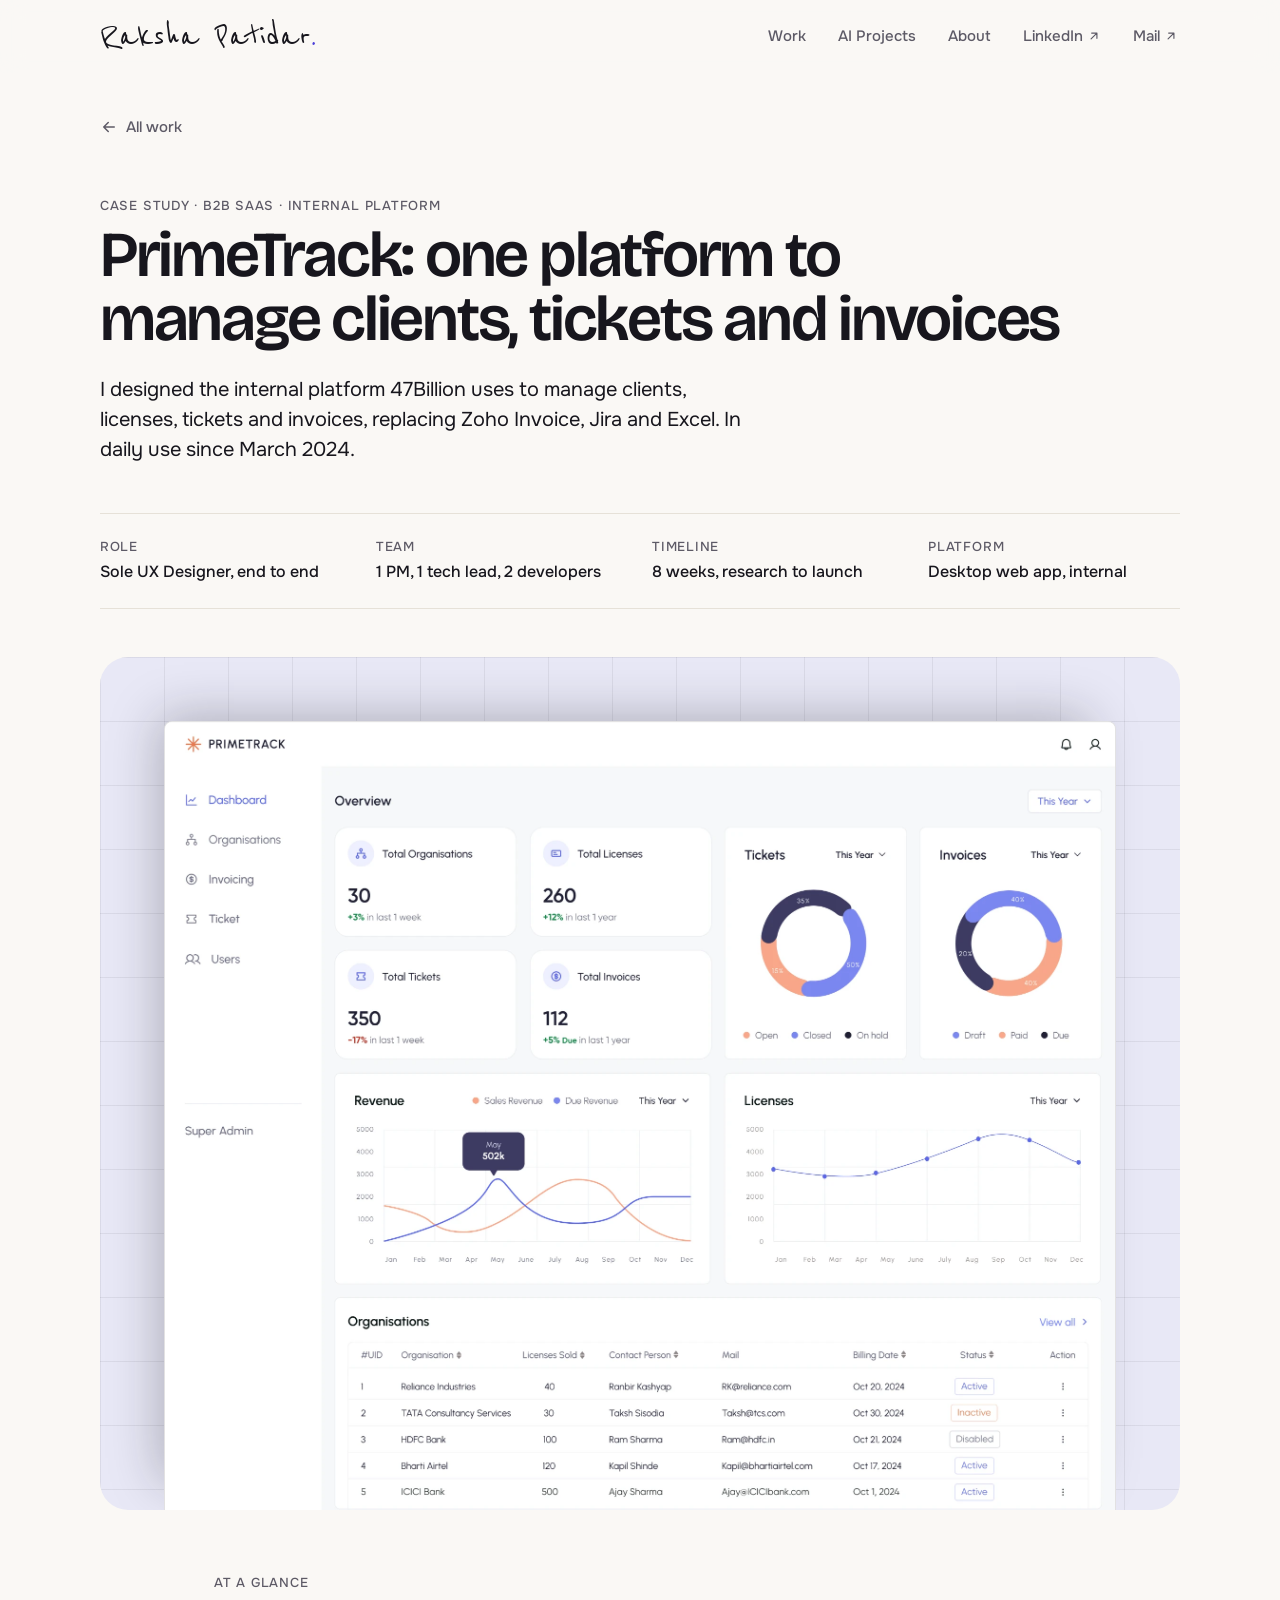
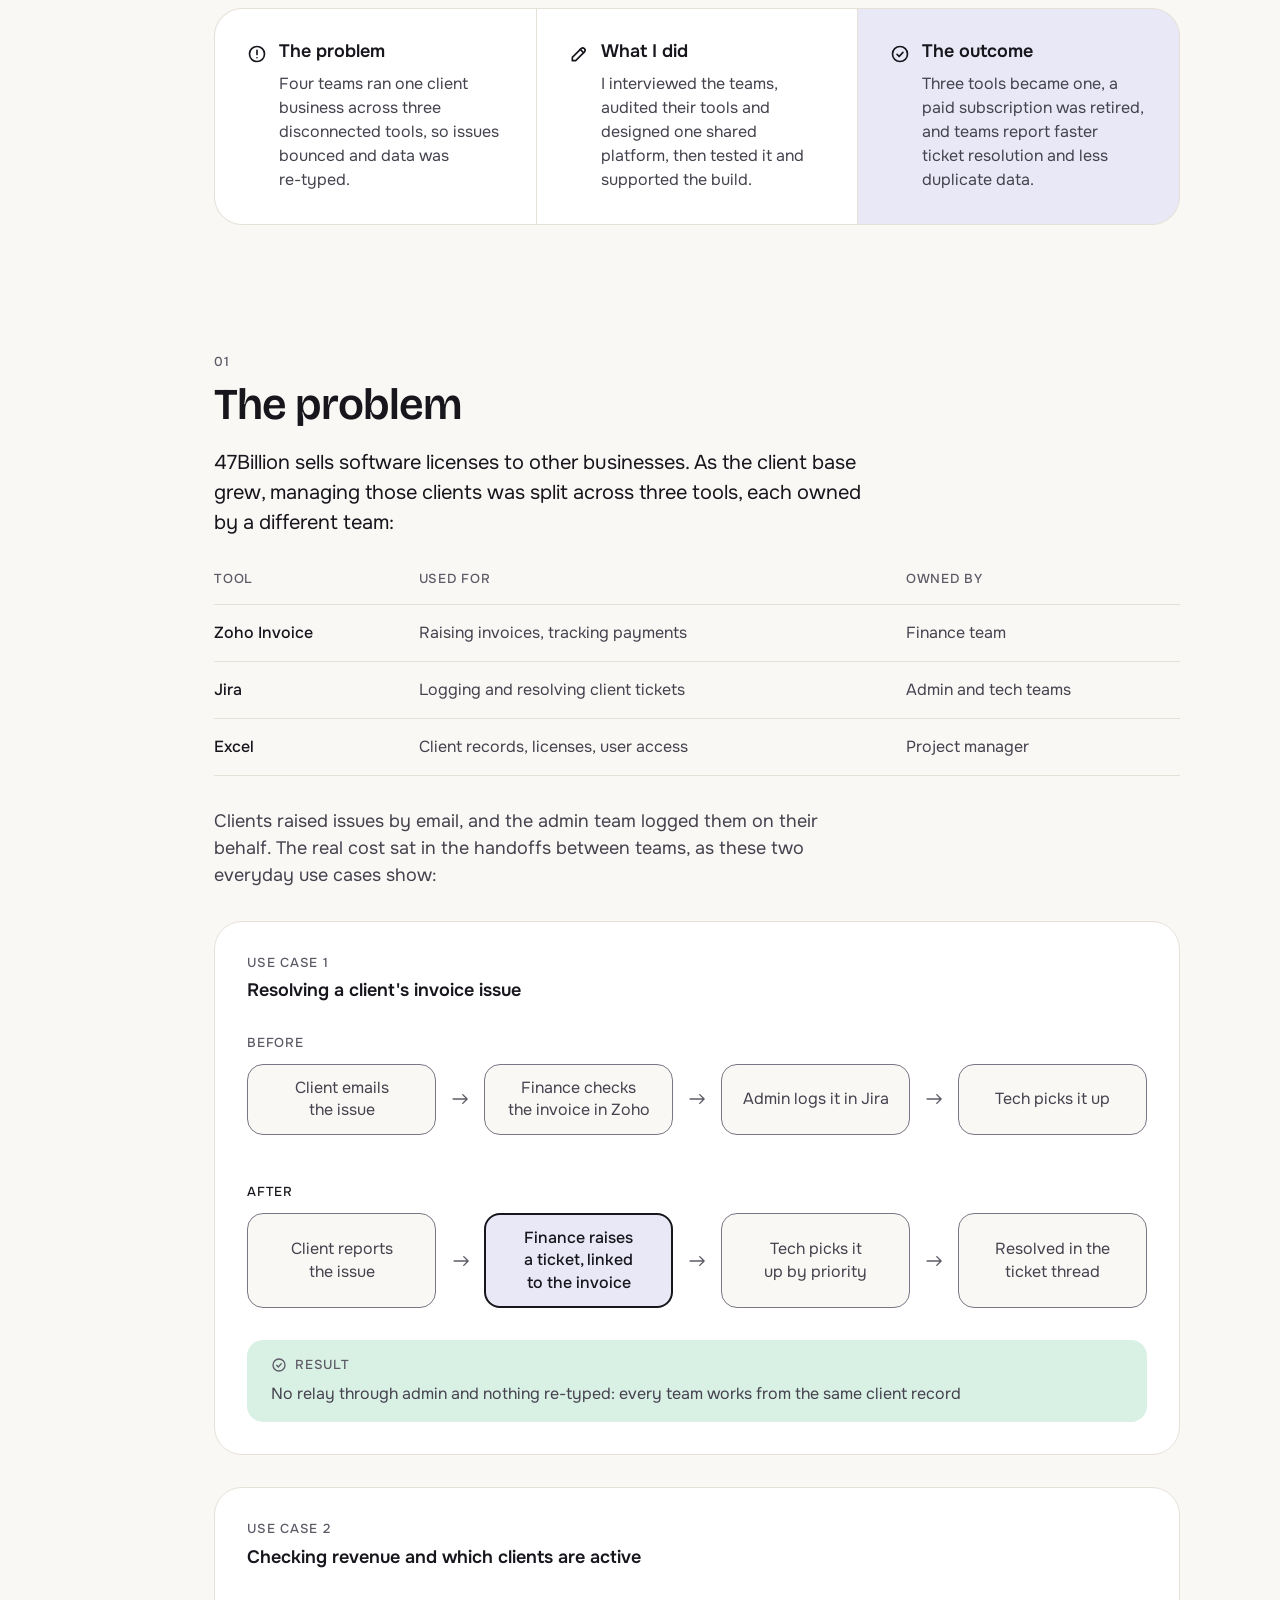
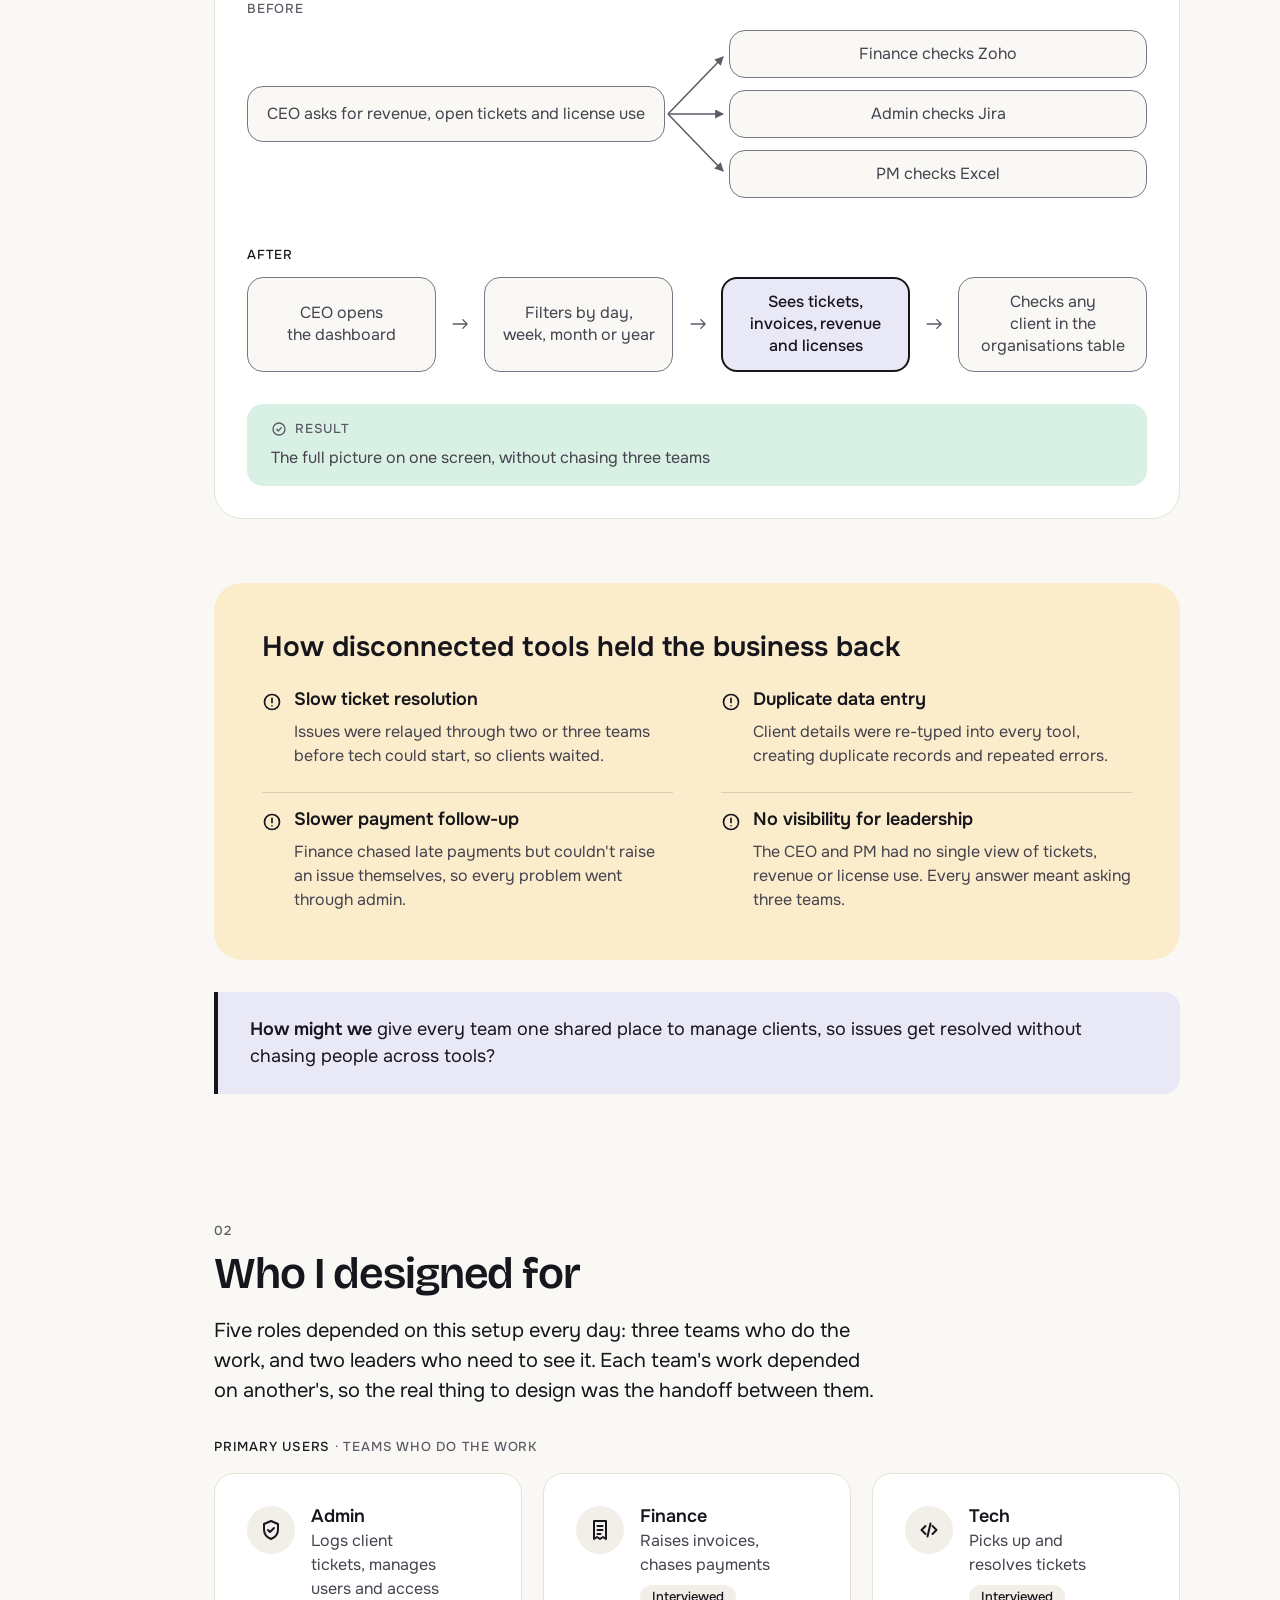
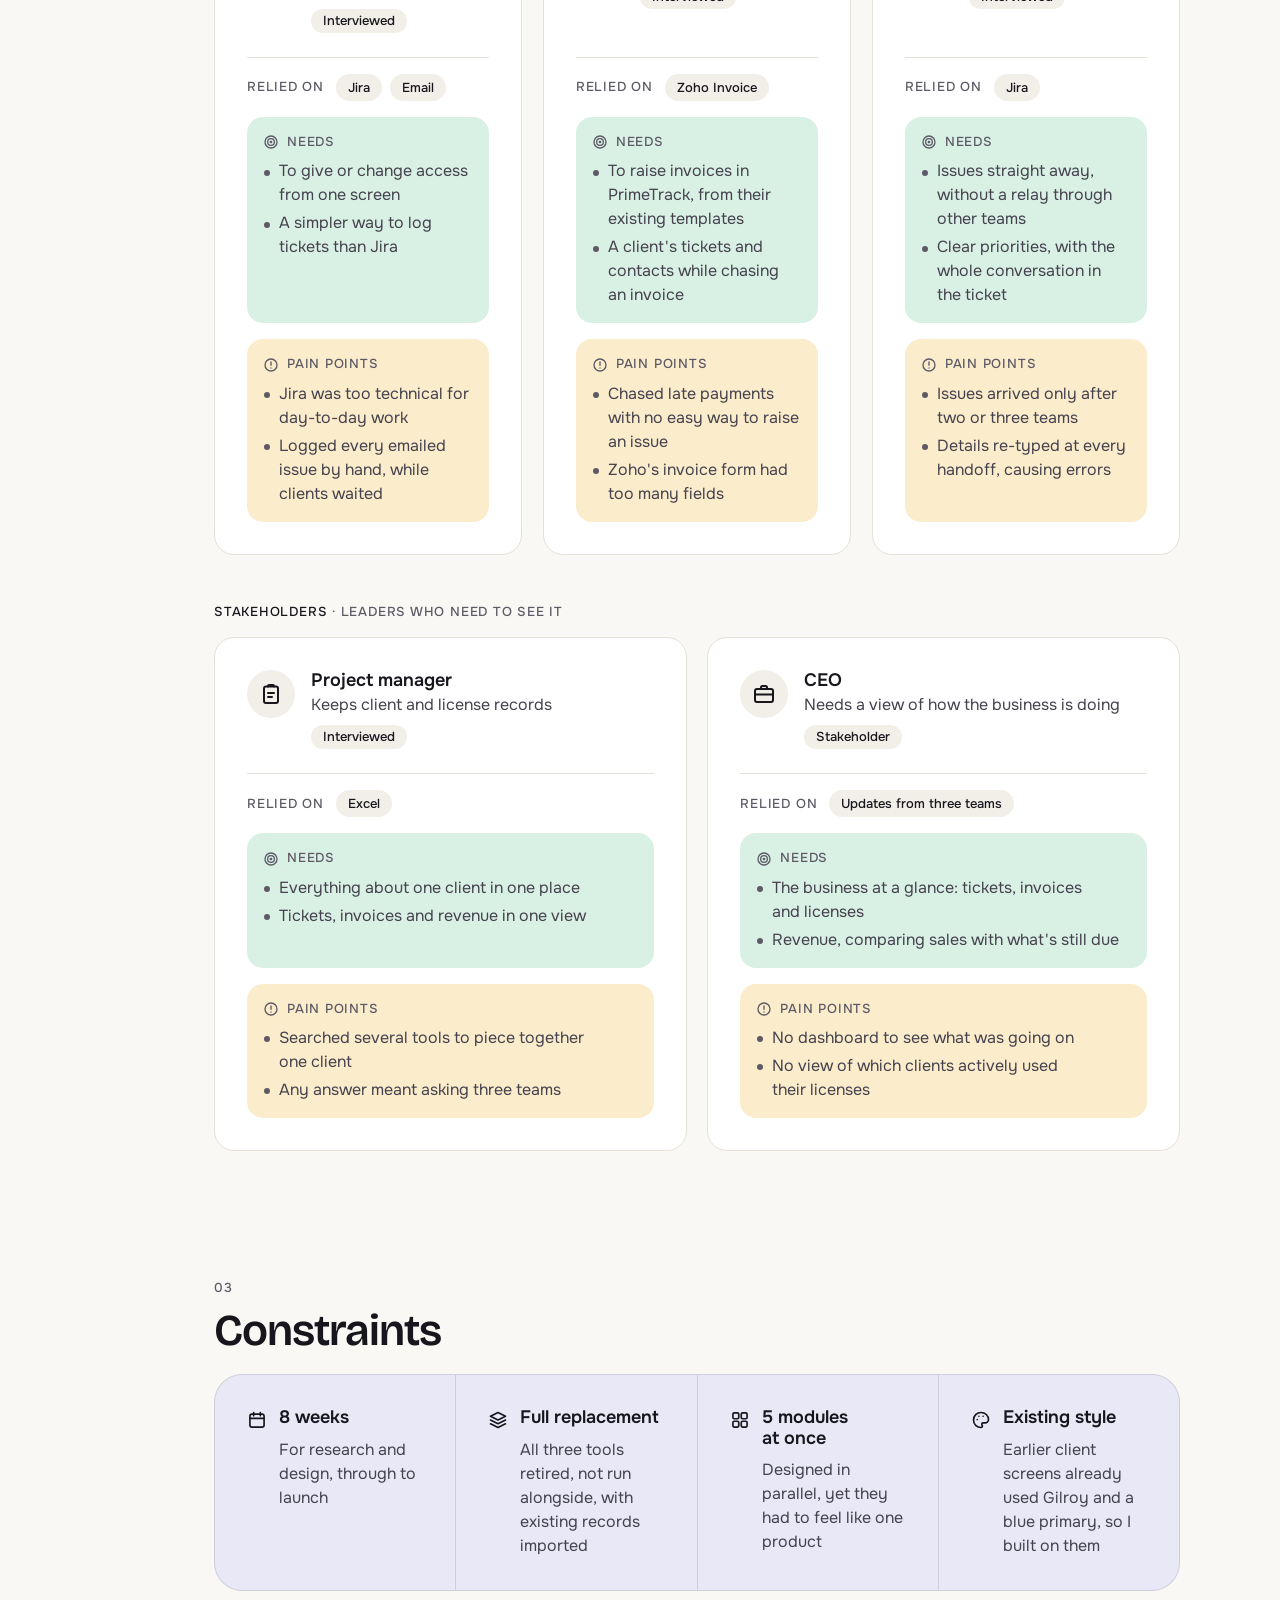
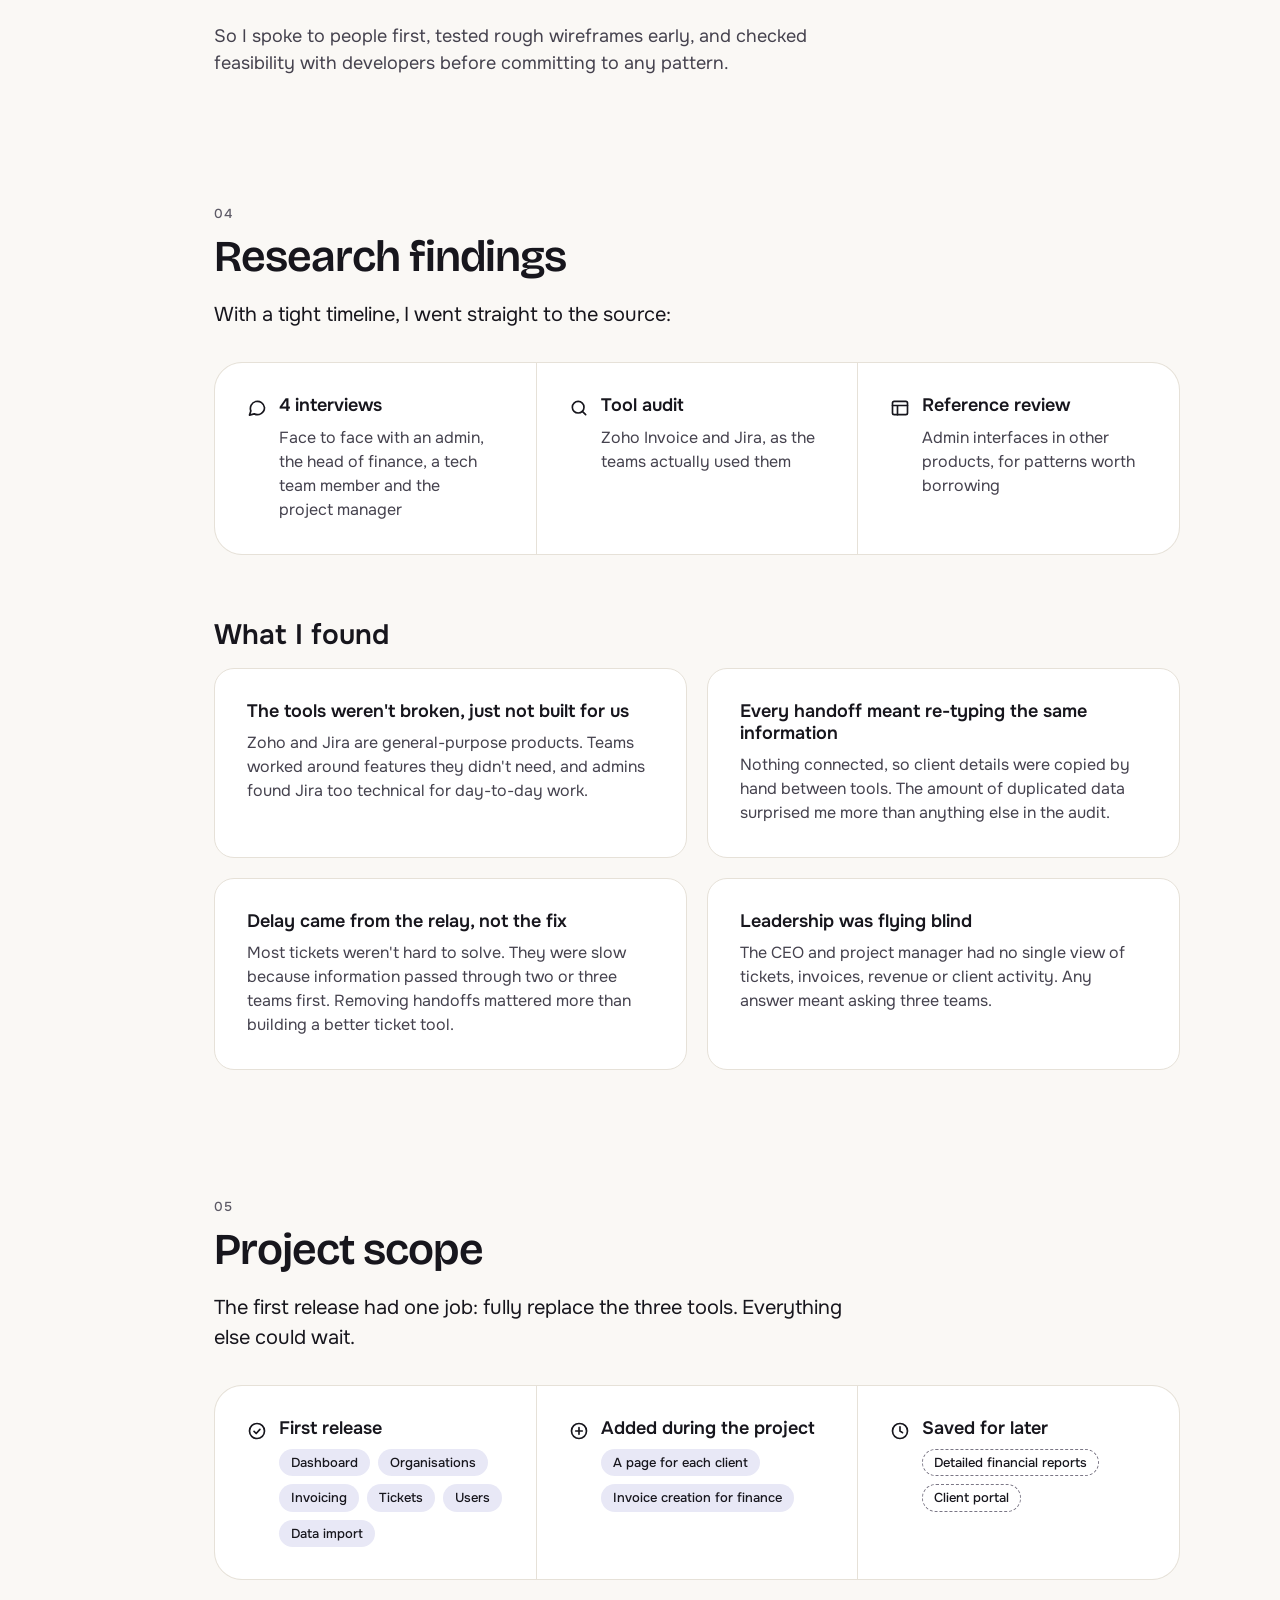
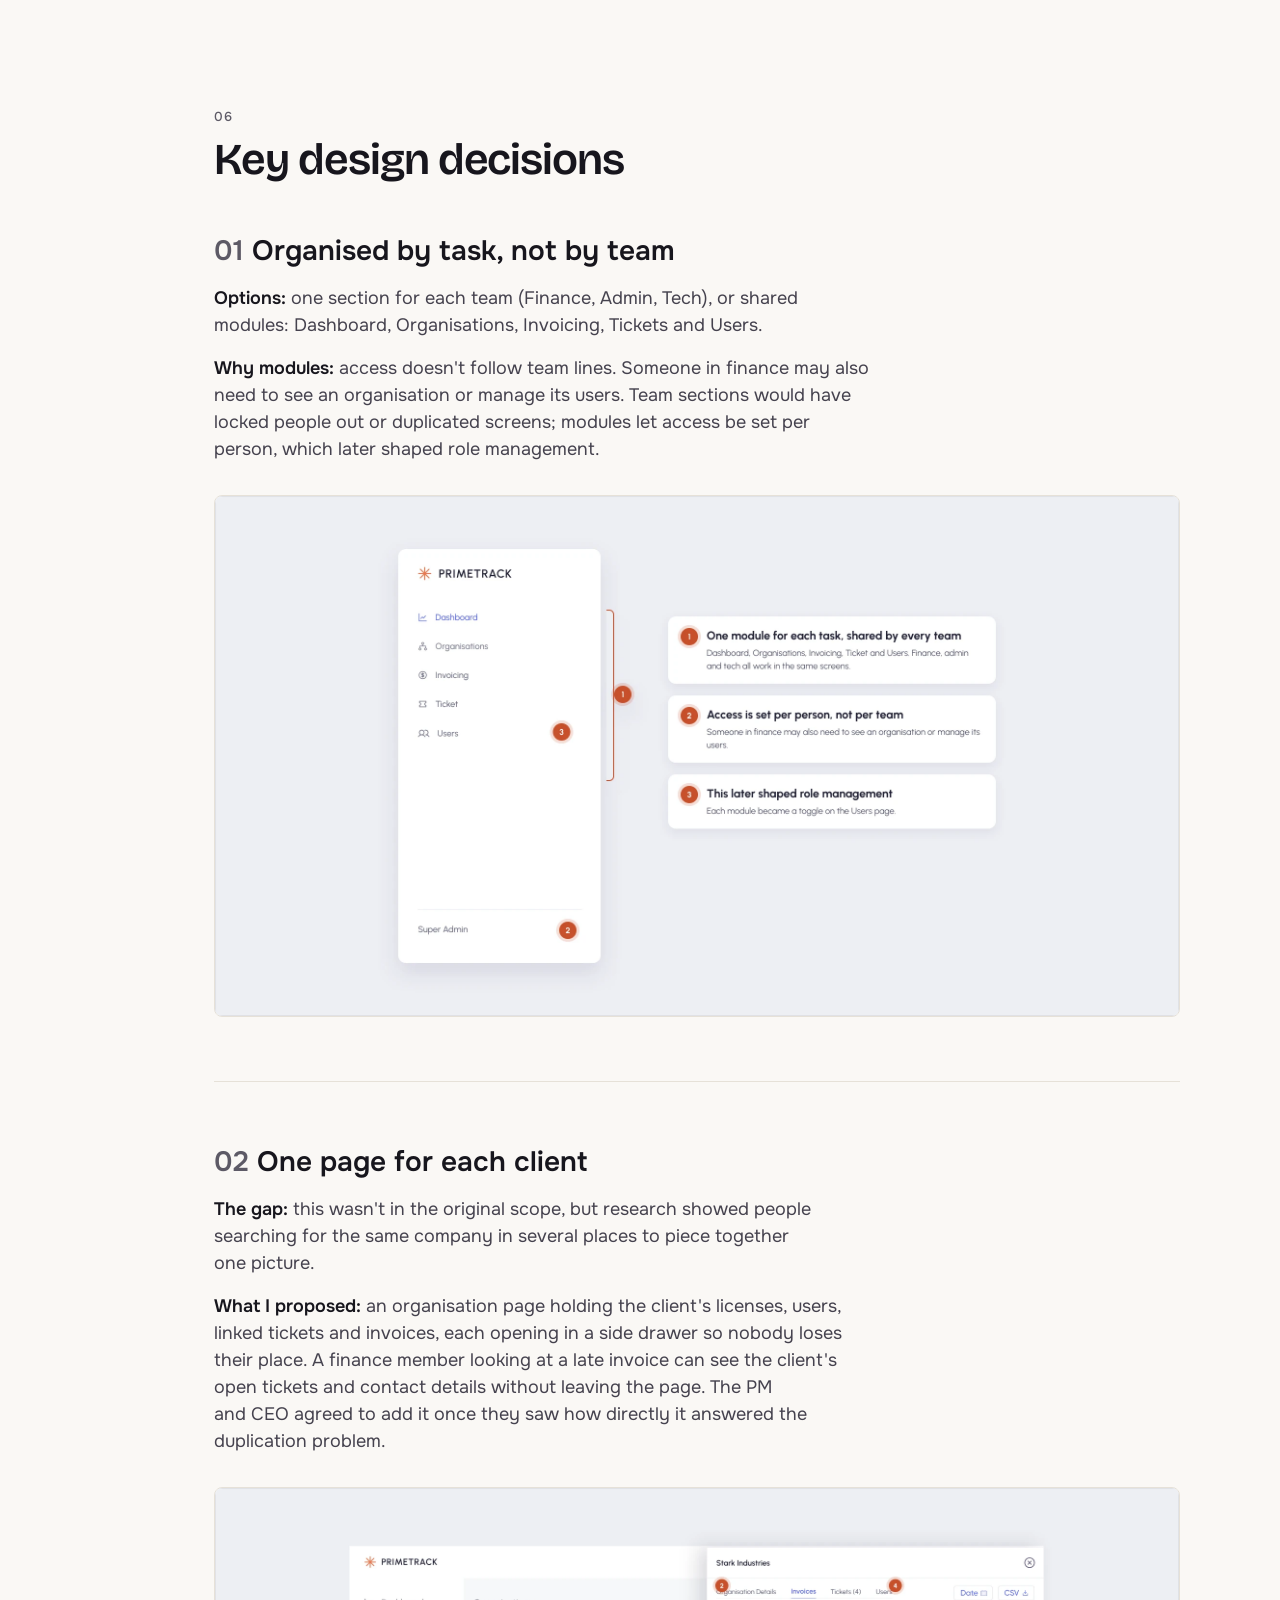
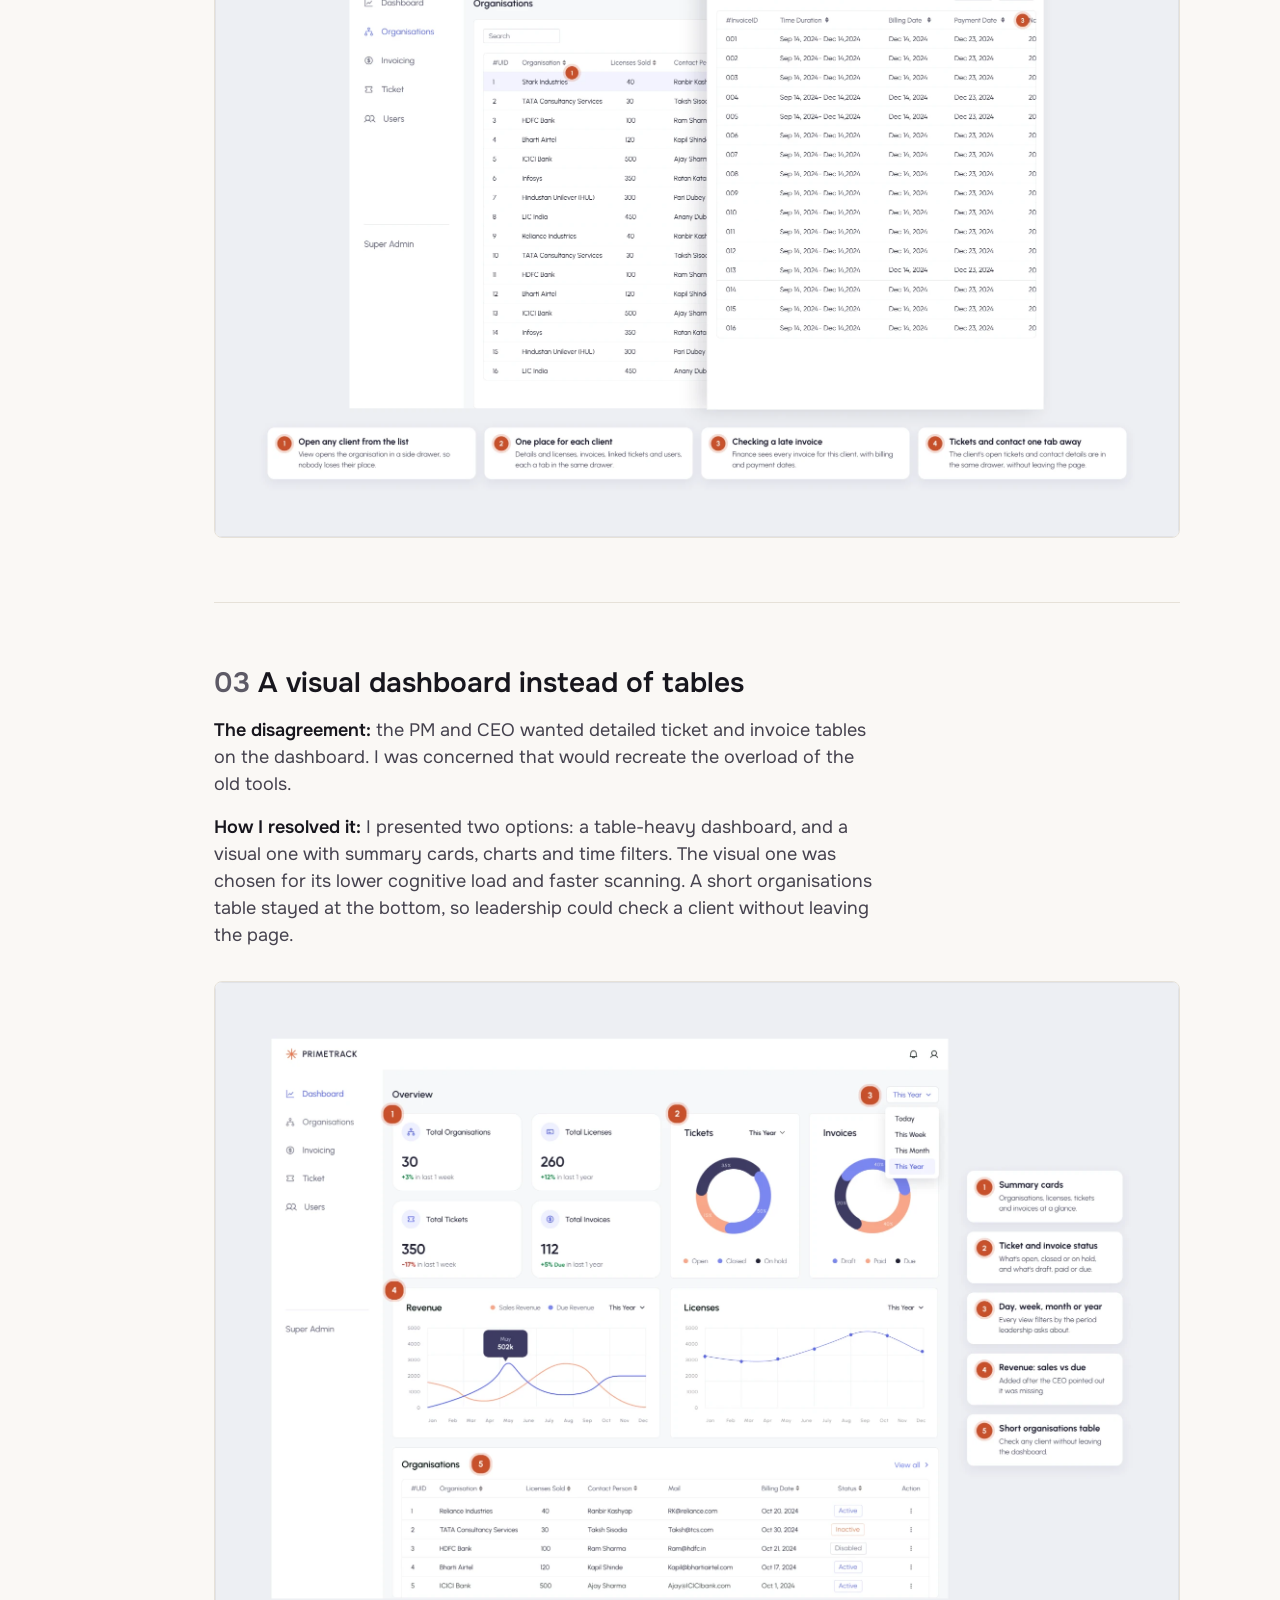
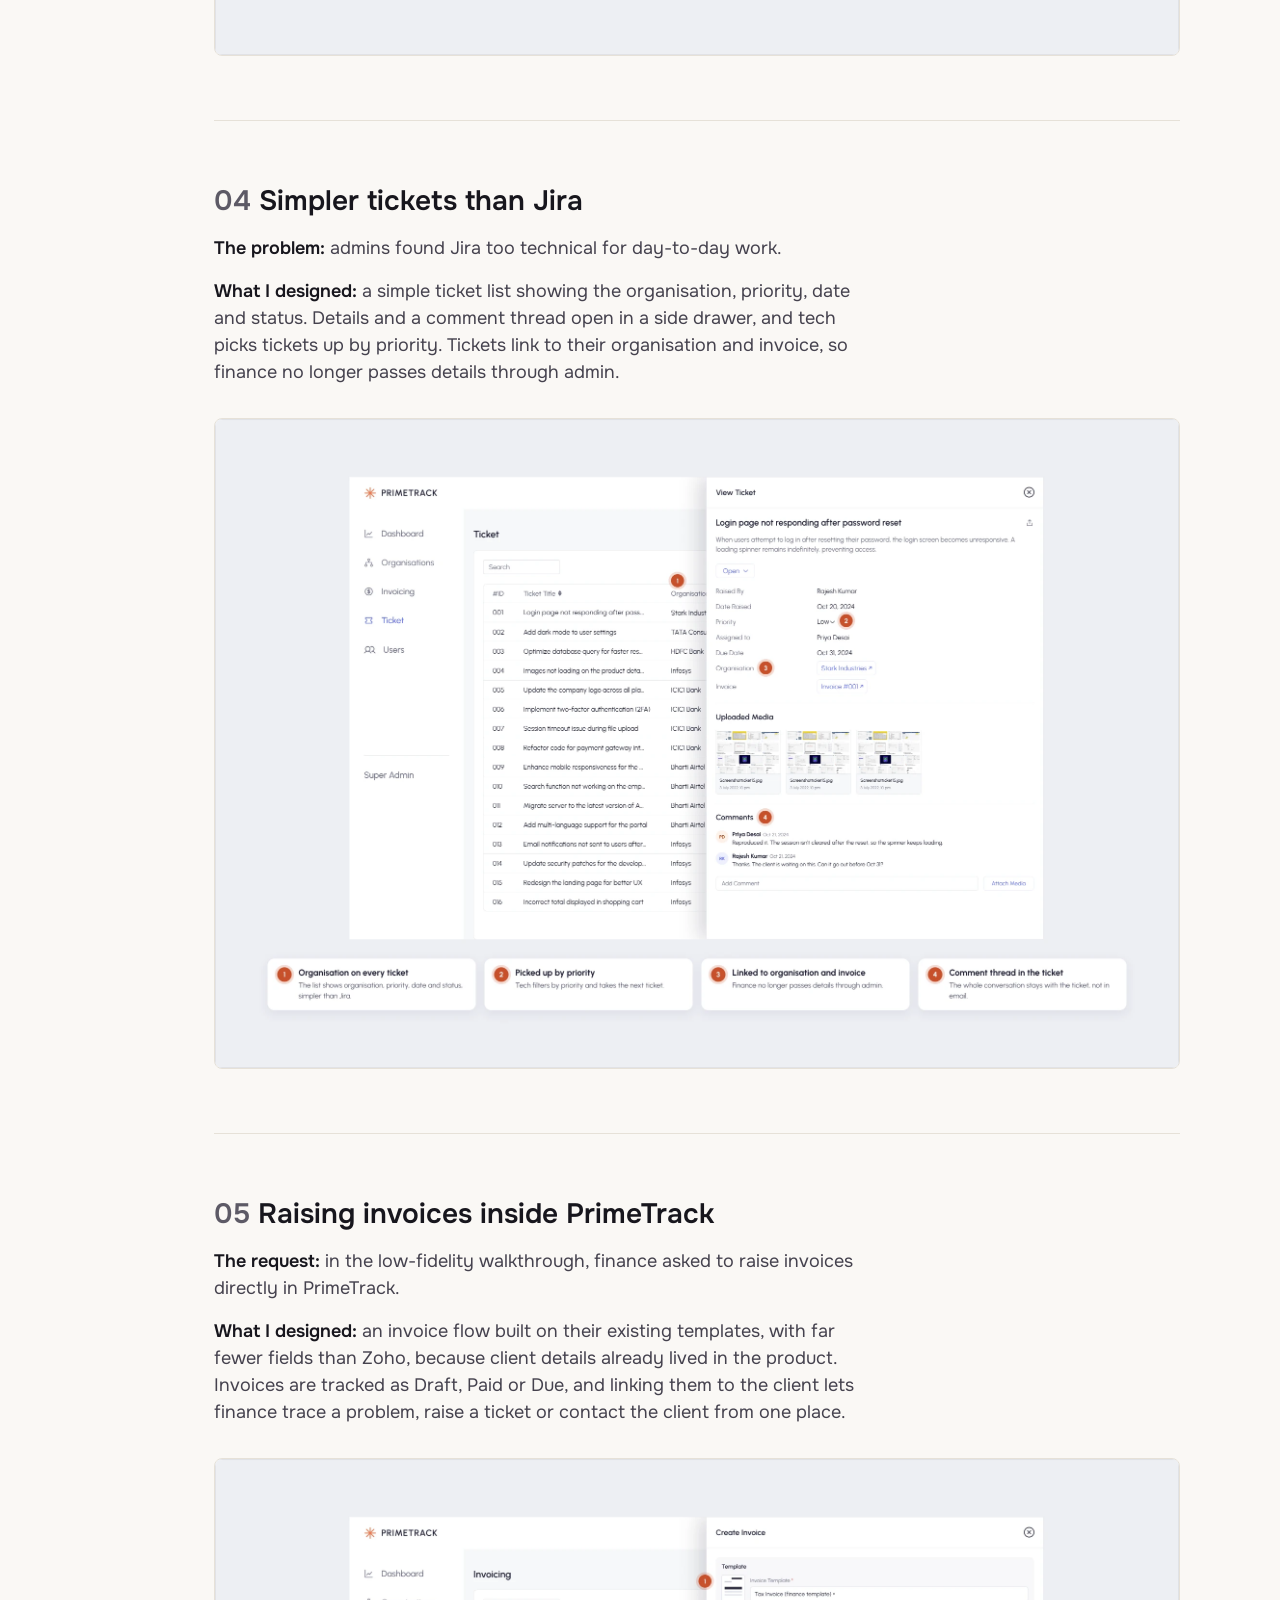
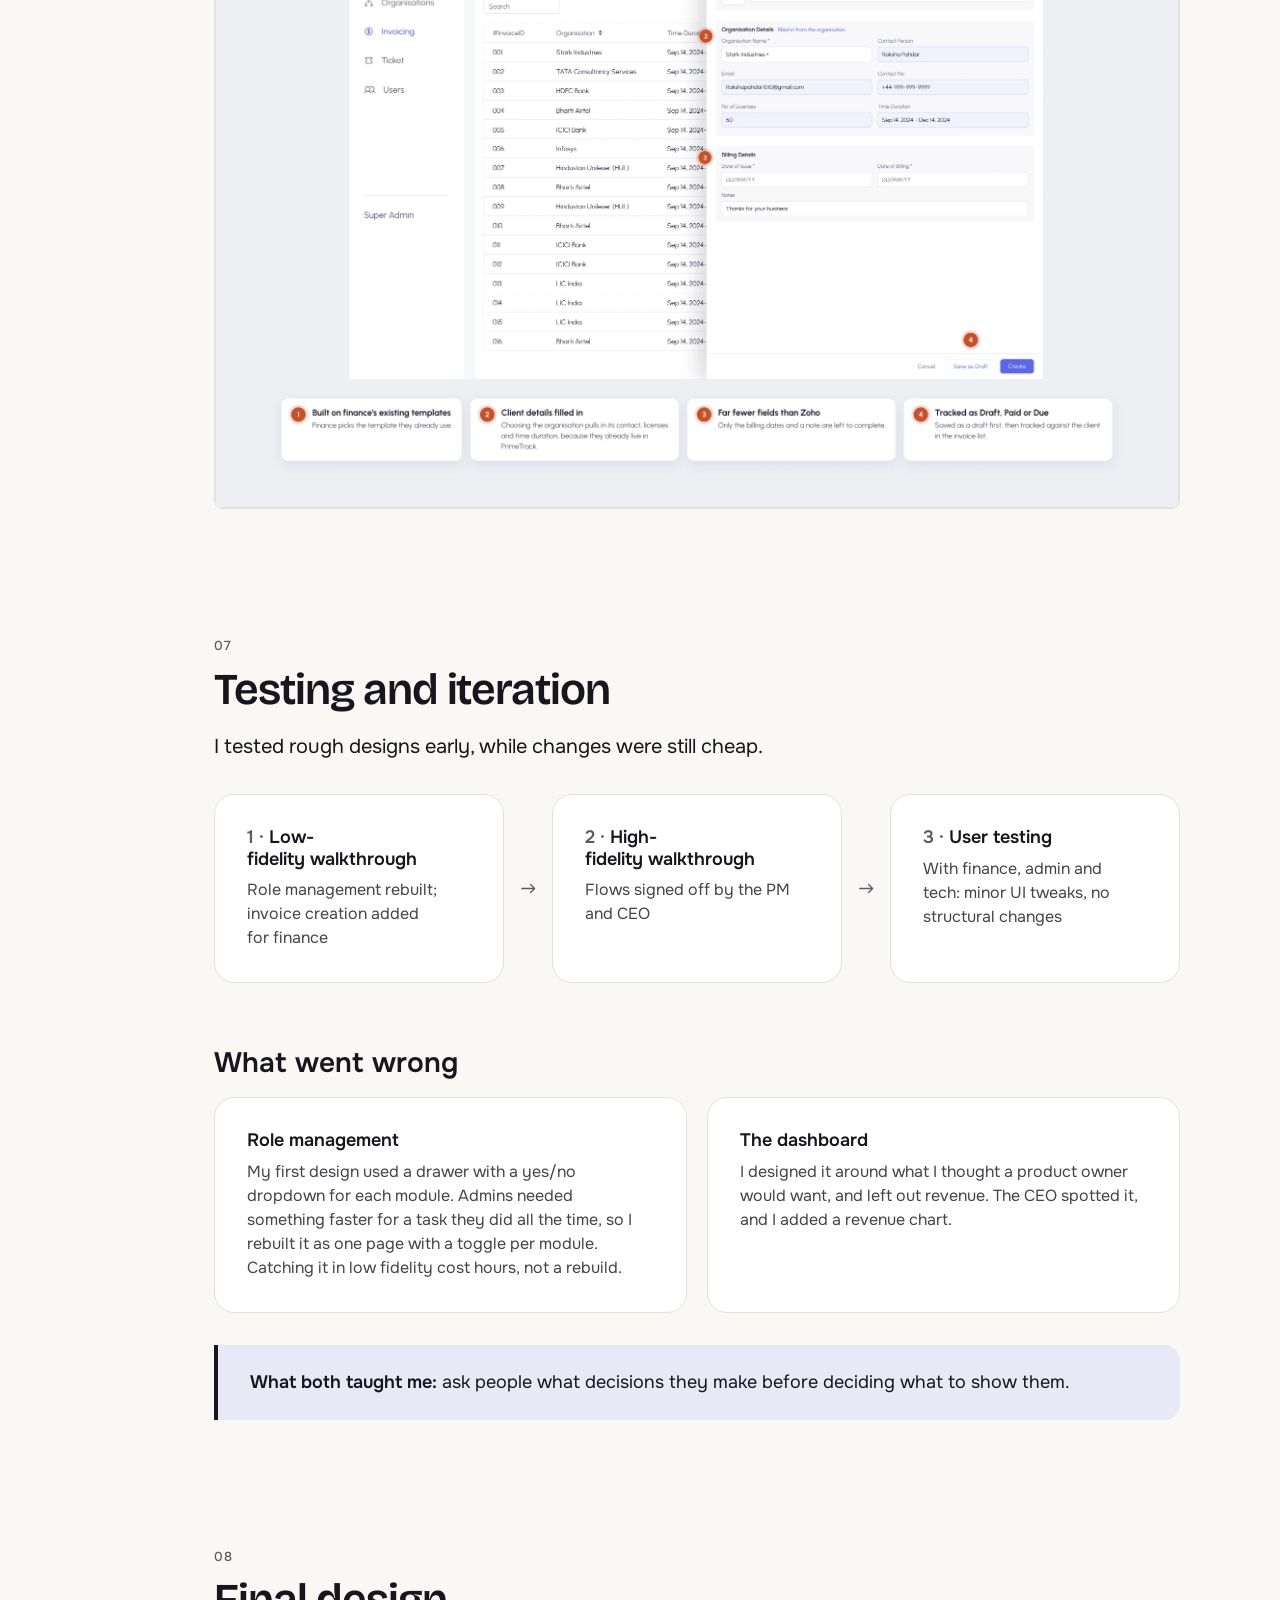
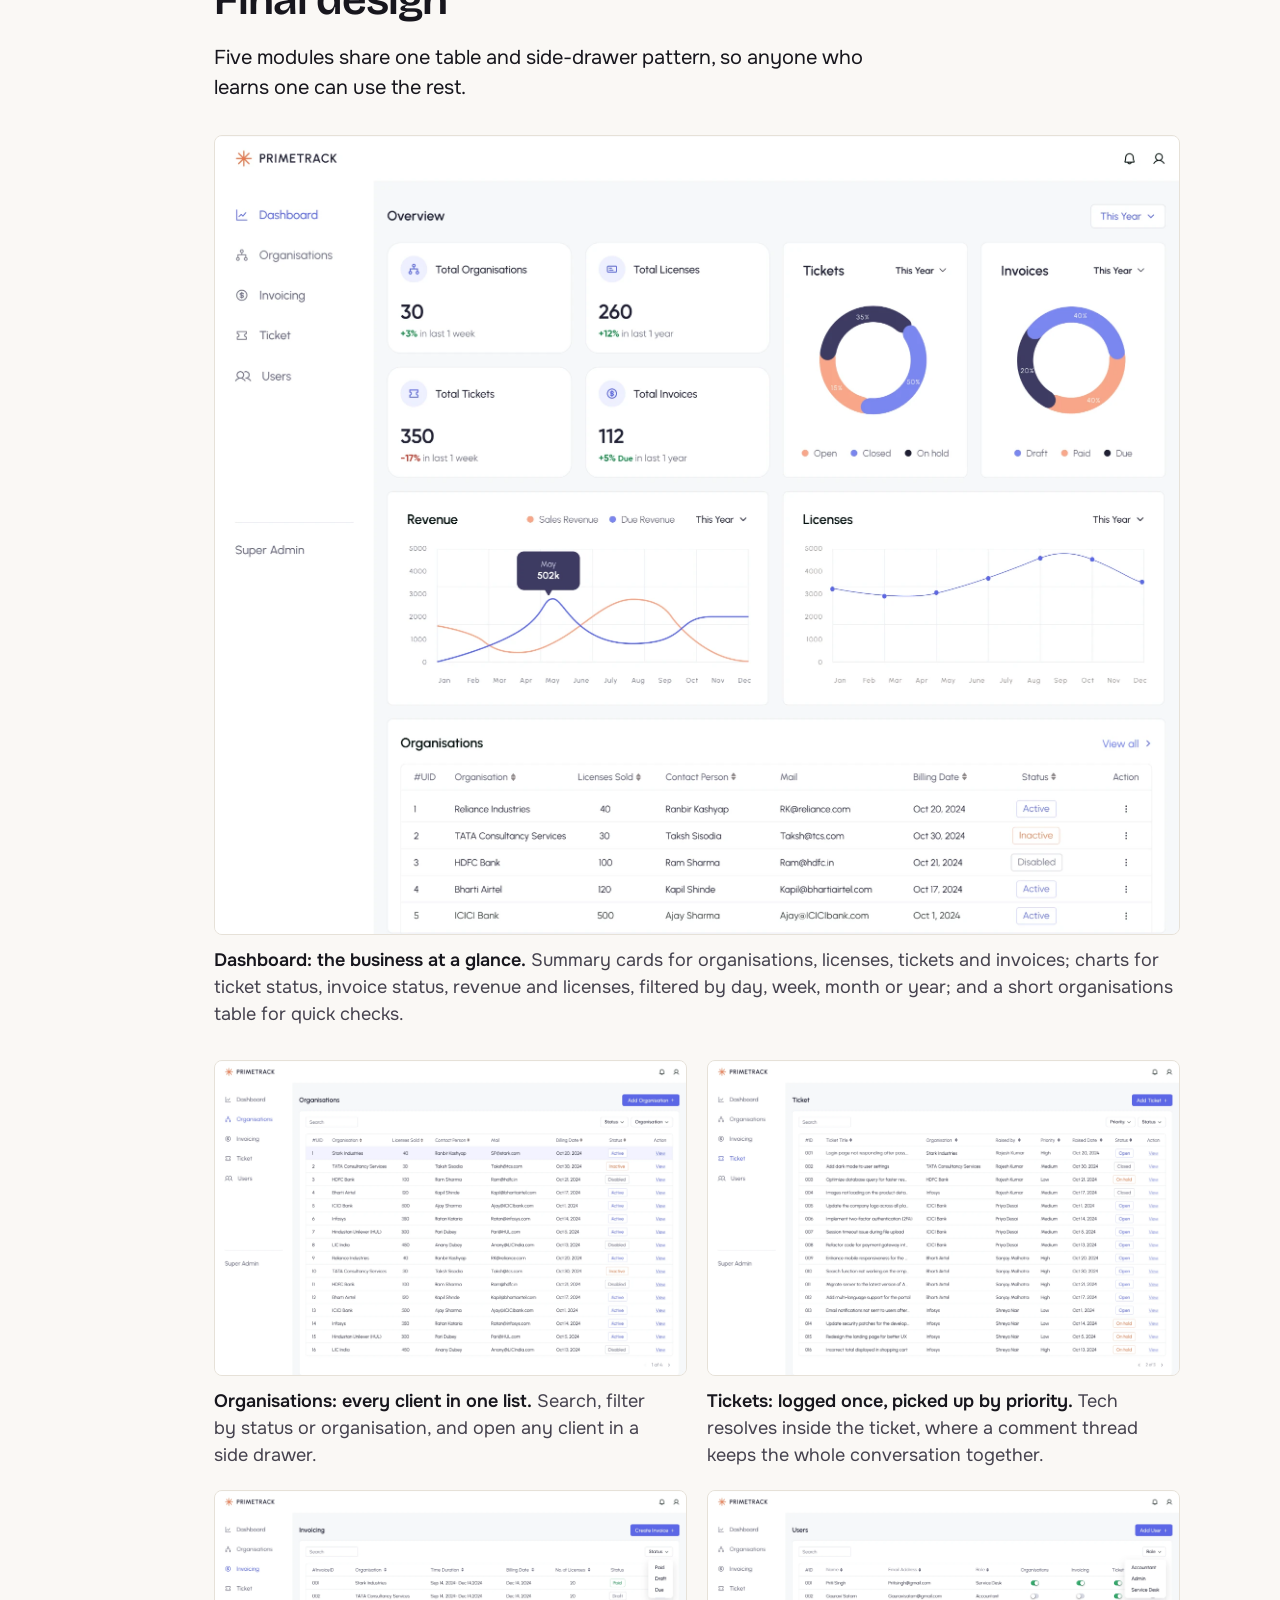
==== commit 8fd81fe5: "Add files via upload" ====
--- a/primetrack.html
+++ b/primetrack.html
@@ -8,9 +8,16 @@
 
   <link rel="preconnect" href="https://fonts.googleapis.com">
   <link rel="preconnect" href="https://fonts.gstatic.com" crossorigin>
-  <link href="https://fonts.googleapis.com/css2?family=Google+Sans:wght@400..700&family=Instrument+Serif:ital@0;1&display=swap" rel="stylesheet">
+  <link href="https://fonts.googleapis.com/css2?family=Bricolage+Grotesque:opsz,wght@12..96,400..800&family=Onest:wght@100..900&family=Reenie+Beanie&display=swap" rel="stylesheet">
 
   <link rel="stylesheet" href="style.css">
+  <script>
+    // A page transition can be skipped (a reload, a background tab). That's fine, so it isn't reported as an error.
+    ["pageswap", "pagereveal"].forEach((type) => addEventListener(type, (e) => {
+      const vt = e.viewTransition;
+      if (vt) [vt.ready, vt.finished, vt.updateCallbackDone].forEach((p) => p.catch(() => {}));
+    }));
+  </script>
   <link rel="icon" href="data:image/svg+xml,<svg xmlns='http://www.w3.org/2000/svg' viewBox='0 0 100 100'><circle cx='50' cy='50' r='50' fill='%234b3fd8'/><text x='50' y='66' font-size='44' text-anchor='middle' fill='white' font-family='Georgia'>RP</text></svg>">
 </head>
 <body>
@@ -67,6 +74,7 @@
       <div class="nav-right">
         <ul class="nav-links" id="nav-links">
           <li><a href="index.html#work">Work</a></li>
+          <li><a href="index.html#ai-work">AI Projects</a></li>
           <li><a href="index.html#about">About</a></li>
           <li><a href="https://www.linkedin.com/in/rakshapatidar/" target="_blank" rel="noopener">LinkedIn<svg class="ext" aria-hidden="true"><use href="#arrow-up-right"/></svg><span class="sr-only"> (opens in a new tab)</span></a></li>
           <li><a href="mailto:ux.rakshapatidar@gmail.com">Mail<svg class="ext" aria-hidden="true"><use href="#arrow-up-right"/></svg><span class="sr-only"> (opens your email app)</span></a></li>
@@ -582,6 +590,7 @@
         <nav aria-label="Footer">
           <ul class="footer-nav">
             <li><a href="index.html#work">Work</a></li>
+            <li><a href="index.html#ai-work">AI Projects</a></li>
             <li><a href="index.html#about">About</a></li>
             <li><a href="https://www.linkedin.com/in/rakshapatidar/" target="_blank" rel="noopener">LinkedIn<svg class="ext" aria-hidden="true"><use href="#arrow-up-right"/></svg><span class="sr-only"> (opens in a new tab)</span></a></li>
             <li><a href="mailto:ux.rakshapatidar@gmail.com">Mail<svg class="ext" aria-hidden="true"><use href="#arrow-up-right"/></svg><span class="sr-only"> (opens your email app)</span></a></li>
--- a/style.css
+++ b/style.css
@@ -11,6 +11,7 @@
    8. Tablets — all mid-size-screen spacing in one place
    9. Phones — all small-screen spacing in one place
    10. Print / PDF — for saving the style guide as a PDF
+   11. Motion — Framer-style animations (off for "reduce motion")
    Change a token once and the whole site updates.
    ========================================================= */
 
@@ -49,6 +50,7 @@
   /* Text */
   --text-primary: #17161d;      /* headings, body, the key words of a headline */
   --text-secondary: #5d5a66;    /* supporting words, labels, meta */
+  --text-copy: #45424e;         /* running text on case studies: a step below the titles, still dark (9:1) */
   --text-on-accent: #ffffff;    /* text on an accent fill */
   --text-inverse: #f3f1ec;      /* text on the dark footer */
   --text-inverse-secondary: #aaa7b5;
@@ -61,6 +63,7 @@
   --border-inverse: #2f2d3a;
   --focus: #4b3fd8;
   --focus-inverse: #f3f1ec;
+  --status: #15803d;            /* the dot beside "Open to roles" */
 
   /* Elevation */
   --shadow-card: 0 18px 32px -18px rgb(23 22 29 / .35);
@@ -69,24 +72,31 @@
 }
 
 :root {
-  --text-logo: 1.625rem;      /* the "Raksha Patidar." logo only */
+  --text-logo: 2.375rem;      /* the "Raksha Patidar." logo only */
 
   /* ---- Font families ---- */
-  --font-display: "Instrument Serif", Georgia, serif;
-  --font-body: "Google Sans", system-ui, -apple-system, "Segoe UI", sans-serif;
+  --font-display: "Bricolage Grotesque", system-ui, -apple-system, "Segoe UI", sans-serif;
+  --font-body: "Onest", system-ui, -apple-system, "Segoe UI", sans-serif;
+  --font-logo: "Reenie Beanie", cursive;
 
   /* ---- Type scale (rem only) ----
-     h1–h3 use the display serif, h4–h6 use Google Sans.
+     h1–h3 use Bricolage Grotesque (600, tight), h4–h6 and text use Onest.
      Need the look of a heading without being one? Use class="h1"…"h6". */
   --text-h1: clamp(2.75rem, 7.8vw, 6.5rem);   /* other H1s; the hero headline sizes itself to the hero (5b) */
   --text-h2: clamp(2rem, 4vw, 3.5rem);
-  --text-h3: clamp(1.75rem, 3vw, 2.5rem);
+  --text-h3: clamp(1.75rem, 2.5vw, 2rem);    /* 28–32px: project names, tile titles, the About statement, the footer email */
   --text-h4: 1.375rem;
   --text-h5: 1.125rem;
+  --text-lead: 1.25rem;       /* 20px: the line under a case-study title and the first paragraph of each section */
   --text-h6: 0.8125rem;       /* 13px labels */
   --text-body: 1.0625rem;     /* 17px running text */
-  --text-small: 0.9375rem;    /* 15px UI labels (nav, tabs) and case-study body text */
+  --text-small: 0.9375rem;    /* 15px UI labels (nav, the status chip) */
   --text-caption: 0.8125rem;  /* 13px: the smallest size on the site */
+
+  /* ---- Letter spacing ----
+     The display font tightens as it gets bigger (0.5px less 3.5% of the size):
+     about −0.01em at 22px, −0.02em at 40px, −0.03em at 80px. */
+  --tracking-display: calc(0.5px - 0.035em);
 
   /* ---- Spacing scale ---- */
   --space-4: 4px;
@@ -118,8 +128,8 @@
 @media (min-width: 1024px) { :root { --gutter: clamp(80px, 7.8vw, 112px); } }
 
 /* Tablets (600–1023px): section titles step up so they clearly outrank card
-   and tile titles (H2 36–40 vs H3 28, the same ×1.4 step as on laptops).
-   Every other size follows the desktop scale. */
+   and tile titles (H2 36–40 vs H3 28). Every other size follows the desktop
+   scale. */
 @media (min-width: 600px) and (max-width: 1023px) {
   :root {
     --text-h2: clamp(2.25rem, 5vw, 2.5rem);
@@ -130,14 +140,17 @@
 
 /* Phones (under 600px): the same type roles, in steps sized for a small screen
    (about ×1.25–1.4 between levels).
-   H1 40 · H2 28 · H3 22 · H4 20 · H5 17 · Body 16 · Small 14 · H6 & Caption 13 */
+   H1 36 · H2 28 · H3 22 · H4 20 · Lead 18 · H5 17 · Body 16 · Small 14 · H6 & Caption 13
+   (H1 is 36, not 40: Bricolage is a wide face, and at 40 a case-study title
+   needed 5–6 lines on a 375px phone) */
 @media (max-width: 599px) {
   :root {
-    --text-h1: 2.5rem;
+    --text-h1: 2.25rem;
     --text-h2: 1.75rem;
     --text-h3: 1.375rem;
     --text-h4: 1.25rem;
     --text-h5: 1.0625rem;
+    --text-lead: 1.125rem;
     --text-body: 1rem;
     --text-small: 0.875rem;
     --gap: 16px;              /* gap between cards = the side margin */
@@ -171,6 +184,7 @@
   --text-quote-secondary: #5d5a66;
   --text-primary: #f3f1ec;
   --text-secondary: #b6b0a9;
+  --text-copy: #d6d0c9;
   --text-on-accent: #17161d;
   --text-inverse-secondary: #b6b0a9;
   --accent: #a99fff;
@@ -196,7 +210,7 @@
   color: var(--text-primary);
   font-family: var(--font-body);
   font-size: var(--text-body);
-  line-height: 1.6;
+  line-height: 1.5;
   -webkit-font-smoothing: antialiased;
   text-rendering: optimizeLegibility;
 }
@@ -211,49 +225,60 @@
 p, li, dd, figcaption { text-wrap: pretty; }
 h1, h2, h3 { text-wrap: balance; }
 
-/* ---- Headings: one definition per level, used everywhere ---- */
+/* ---- Headings: one definition per level, used everywhere ----
+   The same values on every screen size.
+   Line height: every title 1.2 (H1–H5, and the display-font paragraphs),
+   body text 1.5, labels in capitals 1.4. The home headline and the
+   case-study titles are the exception (1.0, see below).
+   Letter spacing: the display font tightens as it grows (--tracking-display),
+   the body font keeps its own spacing, labels in capitals +0.08em.
+   A label sits 8px above its heading (the footer's "Let's talk" line sits
+   16px above the email). */
 h1, h2, h3, h4, h5, h6 { margin: 0; }
 
 h1, .h1 {
   font-family: var(--font-display);
-  font-weight: 400;
+  font-weight: 600;
   font-size: var(--text-h1);
-  line-height: 1.02;
-  letter-spacing: -0.01em;
+  line-height: 1.2;
+  letter-spacing: var(--tracking-display);
   text-transform: none;
 }
 h2, .h2 {
   font-family: var(--font-display);
-  font-weight: 400;
+  font-weight: 600;
   font-size: var(--text-h2);
-  line-height: 1.06;
-  letter-spacing: -0.01em;
+  line-height: 1.2;
+  letter-spacing: var(--tracking-display);
   text-transform: none;
 }
 h3, .h3 {
   font-family: var(--font-display);
-  font-weight: 400;
+  font-weight: 600;
   font-size: var(--text-h3);
-  line-height: 1.15;
-  letter-spacing: -0.005em;
+  line-height: 1.2;
+  letter-spacing: var(--tracking-display);
   text-transform: none;
 }
 h4, .h4 {
   font-family: var(--font-body);
   font-weight: 600;
   font-size: var(--text-h4);
-  line-height: 1.3;
-  letter-spacing: -0.01em;
+  line-height: 1.2;
+  letter-spacing: 0;
   text-transform: none;
 }
 h5, .h5 {
   font-family: var(--font-body);
   font-weight: 600;
   font-size: var(--text-h5);
-  line-height: 1.4;
+  line-height: 1.2;
   letter-spacing: 0;
   text-transform: none;
 }
+/* The one exception: the home headline and the case-study titles are set
+   tight, like a Framer hero (100% line height, −0.035em letter spacing) */
+.hero h1, .case-title { line-height: 1; letter-spacing: -0.035em; }
 h6, .h6 {
   font-family: var(--font-body);
   font-weight: 600;
@@ -322,7 +347,6 @@
 }
 .section-head:has(+ .section-intro) { margin-bottom: var(--space-24); }
 .section-intro {
-  max-width: 56ch;
   margin-bottom: var(--space-48);
   color: var(--text-secondary);
   font-size: var(--text-body);
@@ -383,8 +407,10 @@
 .nav { display: flex; align-items: center; justify-content: space-between; gap: var(--space-16); height: var(--header-h); }
 
 .brand { display: inline-flex; align-items: center; text-decoration: none; min-height: 44px; }
-.initials { font-family: var(--font-display); font-size: var(--text-logo); line-height: 1; }
+.initials { font-family: var(--font-logo); font-weight: 400; font-size: var(--text-logo); line-height: 1; white-space: nowrap; }
 .initials span { color: var(--accent); }
+/* The narrowest phones: a little smaller, so the logo and menu button share one line */
+@media (max-width: 359px) { :root { --text-logo: 2rem; } }
 
 .nav-right { display: flex; align-items: center; gap: var(--space-8); }
 
@@ -420,7 +446,8 @@
 :root[data-theme="dark"] .icon-moon { display: none; }
 
 .menu-btn { display: none; }
-@media (max-width: 720px) {
+/* Five links and the handwritten logo need about 860px, so the menu button takes over below that */
+@media (max-width: 860px) {
   .menu-btn { display: inline-grid; }
   .nav-links {
     display: none;
@@ -439,7 +466,7 @@
 }
 
 /* =========================================================
-   5b. HERO — greeting + audience tabs, then the headline
+   5b. HERO — the status chip, the headline and the squiggle
    Type hierarchy: H5 (greeting) → H1 (headline).
    The hero ends where its content ends, so the gap to the next section
    is the same --section-pad used between every section.
@@ -478,50 +505,78 @@
 
 .hero .container { position: relative; }
 
-.tabs {
-  display: inline-flex; flex-wrap: wrap; gap: var(--space-4); padding: var(--space-4);
-  border-radius: 999px; background: var(--surface-sunken); border: 1px solid var(--border);
-}
-.tab {
-  min-height: 44px; padding: 0 20px; border-radius: 999px; border: 0;
-  background: transparent; color: var(--text-secondary);
-  font: 500 var(--text-small)/1 var(--font-body); cursor: pointer;
-  transition: background-color .2s, color .2s;
-}
-.tab:hover { color: var(--text-primary); }
-/* Selected tab: a solid primary pill, so the selected state stands out
-   ~15:1 against the track in both themes (WCAG 1.4.11) */
-.tab[aria-selected="true"] {
-  background: var(--text-primary); color: var(--surface-page);
-}
-
 /* One phrase per line. If a phrase is too long for a phone, it wraps
    within itself, balanced, so it never breaks mid-phrase into the next line. */
 .hero h1 { text-wrap: balance; }
 .hero h1 .line { display: block; }
 /* Hero headline size, tablets and up: as large as the hero allows.
-   - Width: the longest line (about 6.3em) fills ~95% of the text column.
-     15cqi = 15% of the hero's text column (the .container below).
+   - Width: the longest line (about 8.3–8.6em in Bricolage) stays inside the
+     text column. 9cqi = 9% of the hero's text column (the .container below).
    - Height: the whole hero stays inside the first screen: 30svh − 4rem.
-   The smaller of the two wins, between 44 and 80px, so the headline never
-   fills the whole hero: laptops and tablets 80px (~70px at 600px). Phones keep 40px.
+   The smaller of the two wins, between 40 and 76px, so the headline never
+   fills the whole hero: laptops 76px · tablets ~53–76px. Phones use the
+   phone H1 (36px).
    The first line is for older browsers; the second replaces it where supported. */
 .hero > .container { container-type: inline-size; }
 @media (min-width: 600px) {
   .hero h1 {
-    font-size: clamp(2.75rem, min(12vw, 30vh - 4rem), 5rem);
-    font-size: clamp(2.75rem, min(15cqi, 30svh - 4rem), 5rem);
-  }
-}
-
-/* Both headlines share one grid cell, so the area is always as tall as the
-   longer one and the page below never jumps when switching tabs.
-   The hidden one is invisible to everyone, including screen readers. */
-.hero-panels { display: grid; }
-.hero-panels > .panel { grid-area: 1 / 1; }
-.panel[hidden] { display: block; visibility: hidden; }
-.panel:not([hidden]) h1 { animation: rise .5s ease both; }
+    font-size: clamp(2.5rem, min(6.5vw, 30vh - 4rem), 4.75rem);
+    font-size: clamp(2.5rem, min(9cqi, 30svh - 4rem), 4.75rem);
+  }
+}
+
+.hero h1 { animation: rise .5s ease both; }
 @keyframes rise { from { opacity: 0; transform: translateY(12px); } to { opacity: 1; transform: none; } }
+
+/* The line above the headline: a see-through chip with a green dot */
+.hero-status {
+  display: inline-flex; align-items: center; gap: var(--space-8);
+  padding: 6px 14px 6px 12px; border-radius: 999px;
+  border: 1px solid color-mix(in srgb, var(--text-primary) 18%, transparent);
+  background: color-mix(in srgb, var(--surface) 30%, transparent);
+  font-size: var(--text-small); font-weight: 500; line-height: 1.5; color: var(--text-primary);
+}
+.hero-status-dot { flex: none; width: 8px; height: 8px; border-radius: 50%; background: var(--status); }
+
+/* The squiggle. Laptops: beside the headline, ending on the right margin and centred on its
+   three lines; this width makes it about as tall as they are. Smaller screens: under it. */
+.hero-squiggle { margin-top: var(--space-24); max-width: 400px; }
+@media (min-width: 1180px) {
+  .hero > .container { display: grid; grid-template-columns: max-content minmax(0, 1fr); column-gap: var(--space-48); }
+  .hero-intro { grid-column: 1; }
+  .hero h1 { grid-column: 1; grid-row: 2; }
+  .hero-squiggle { grid-column: 2; grid-row: 2; align-self: center; justify-self: end; width: min(100%, 405px); max-width: none; margin: 0 0 2px; }
+}
+.squiggle { position: relative; display: block; width: 100%; padding: 0; border: 0; background: none; font: inherit; color: var(--text-primary); text-align: left; cursor: pointer; }
+.squiggle:focus-visible { outline: 2px solid var(--focus); outline-offset: 8px; border-radius: var(--radius-xs); }
+.squiggle-art { position: relative; display: block; }
+.squiggle svg { display: block; width: 100%; height: auto; overflow: visible; }
+.squiggle-path { fill: none; stroke: url(#squiggle-ink); stroke-width: 2; stroke-linecap: round; stroke-linejoin: round; }
+.squiggle-dot { fill: var(--accent); }
+.squiggle-tick { fill: var(--text-primary); opacity: 0; transition: opacity .35s; }
+.squiggle.is-tidy .squiggle-tick { opacity: 1; }
+/* One evenly spaced row of labels: four messy truths, or four neat steps */
+.squiggle-labels {
+  display: grid; margin-top: var(--space-12);
+  font-size: var(--text-caption); font-weight: 500; line-height: calc(var(--text-small) * 1.5); color: var(--text-secondary);
+}
+.squiggle-labels > span { grid-area: 1 / 1; display: flex; flex-wrap: wrap; justify-content: space-between; gap: 0 var(--space-8); transition: opacity .35s; }
+.squiggle-labels > span > span { white-space: nowrap; }
+.squiggle-labels > span > span:last-child { font-weight: 600; color: var(--text-primary); }
+.squiggle-labels .is-neat { opacity: 0; }
+.squiggle.is-tidy .squiggle-labels .is-mess { opacity: 0; }
+.squiggle.is-tidy .squiggle-labels .is-neat { opacity: 1; }
+/* The hint: a small tooltip at the cursor, or fixed above the line on touch screens and for the keyboard */
+.squiggle-tip {
+  position: absolute; z-index: 2; left: 0; top: 0; translate: var(--x, 0) var(--y, 0);
+  padding: 6px 10px; border-radius: var(--radius-xs); white-space: nowrap; pointer-events: none;
+  background: var(--text-primary); color: var(--surface-page); font: 500 var(--text-caption)/1.3 var(--font-body);
+  box-shadow: 0 10px 18px -10px rgb(23 22 29 / .5);
+  opacity: 0; transition: opacity .2s, translate .14s linear;
+}
+.squiggle-tip.is-on { opacity: 1; }
+.squiggle-tip.is-fixed { left: auto; top: auto; right: 0; bottom: 24px; translate: none; }
+.squiggle-tip.is-fixed::after { content: ""; position: absolute; right: 18px; bottom: -4px; width: 10px; height: 10px; rotate: 45deg; border-radius: 2px; background: inherit; }
 
 /* =========================================================
    5c. WORK — one card per project (built from content.js)
@@ -546,7 +601,7 @@
   position: relative;
   overflow: hidden;
   display: flex; flex-direction: column;
-  padding: var(--card-pad) var(--card-pad) 0;
+  padding: var(--card-pad) var(--card-pad) 0;   /* no bottom padding: the screenshot sits in the bottom-right corner */
   border-radius: var(--radius-lg);
   background-color: var(--tint, var(--surface-tint-1));
   background-image:
@@ -585,13 +640,31 @@
   margin-top: var(--space-8);
   color: var(--text-secondary);
 }
-/* Screenshot: identical on every card. Sits bottom-right and bleeds off the
-   right and bottom edges by the same amount (the card clips it). The top of
-   the mockup shows; the full image is on the case-study page. */
+/* A project with no case study yet: a link to the live tool (it covers the
+   card) and a dashed chip, the same "not yet" chip the case studies use */
+.project-live {
+  display: flex; flex-wrap: wrap; align-items: center; gap: var(--space-8) var(--space-16);
+  margin-top: var(--space-16);
+}
+.project-live a {
+  display: inline-flex; align-items: center; gap: var(--space-4);
+  font-weight: 500;
+  text-decoration: underline; text-decoration-thickness: 1px; text-underline-offset: 4px;
+}
+.project:hover .project-live a { text-decoration-thickness: 2px; }
+.project-soon {
+  padding: 3px 11px;
+  border: 1px dashed var(--border-strong); border-radius: 999px;
+  font-size: var(--text-caption); font-weight: 600; line-height: 1.5;
+  color: var(--text-primary);
+}
+/* Screenshot: identical on every card. It sits in the bottom-right corner and
+   runs to the card's right and bottom edges, and it is shown whole: its height
+   follows the image, so the image ends exactly at the card's edges and no part
+   of the mockup is cut off. */
 .project-shot {
   position: relative;
-  margin: var(--space-48) calc(-1 * var(--card-pad)) -24px clamp(0px, 11%, 140px);
-  height: clamp(260px, 42vw, 570px);
+  margin: var(--space-48) calc(-1 * var(--card-pad)) 0 clamp(0px, 11%, 140px);
   border-radius: var(--radius-xs) 0 0 0;
   border: 1px solid color-mix(in srgb, var(--text-primary) 12%, transparent);
   border-right: 0; border-bottom: 0;
@@ -599,7 +672,8 @@
   overflow: hidden;
   box-shadow: var(--shadow-shot);
 }
-.project-shot img { width: 100%; height: auto; }   /* never stretched or scaled out of proportion */
+.project-shot img { display: block; width: 100%; height: auto; }   /* never cropped, stretched or scaled out of proportion */
+.project-shot:not(.has-image) { aspect-ratio: 3 / 2; }   /* the placeholder until a screenshot is added */
 .shot-placeholder {
   height: 100%;
   display: grid; place-content: center; justify-items: center; gap: var(--space-8);
@@ -616,7 +690,8 @@
    ========================================================= */
 /* No row gap: the space between the statement and the table is set by .xp only */
 .about-grid { row-gap: 0; }
-.statement { grid-column: 1 / span 8; color: var(--text-secondary); }
+/* A paragraph set in the display font: the title line height (1.2) */
+.statement { grid-column: 1 / span 10; color: var(--text-secondary); }
 .statement strong { font-weight: inherit; color: var(--text-primary); }
 
 /* Experience: a real <table>, aligned to the same left edge as the section title */
@@ -639,7 +714,7 @@
 .xp tbody tr:last-child > * { border-bottom: 1px solid var(--border); }
 .xp tbody th {
   width: 34%;
-  font-size: var(--text-h5); font-weight: 600; line-height: 1.4;   /* the H5 style */
+  font-size: var(--text-h5); font-weight: 600; line-height: 1.2;   /* the H5 style */
   color: var(--text-primary);
 }
 .xp td { color: var(--text-secondary); }
@@ -690,6 +765,9 @@
    with the same space above and below it (--fab-space) */
 .tile .circle-btn { position: absolute; right: var(--tile-pad); bottom: var(--fab-space); }
 .tile h3 a { text-decoration: none; }
+/* The label sits 8px above the title (the tile's 16px gap, less 8).
+   Experiments and Off-screen keep their title at the bottom of the tile. */
+:is(.tile-medium, .tile-stack, .tile-gumroad) > h3 { margin-top: calc(var(--space-8) - var(--space-16)); }
 
 /* Placement on the 12-column grid */
 .tile-medium  { grid-column: 1 / 7;  grid-row: 1 / 3; }
@@ -732,8 +810,9 @@
   margin-top: calc(var(--fab-space) - var(--space-16));      /* + the 16px tile gap */
   margin-bottom: calc(var(--fab-space) - var(--tile-pad));   /* into the bottom padding */
 }
-.articles a:hover .article-title { text-decoration: underline; text-underline-offset: 4px; }
-.article-title { font-weight: 500; text-wrap: wrap; }
+.articles a:hover .article-title { color: var(--text-primary); text-decoration: underline; text-underline-offset: 4px; }
+/* Article titles in the secondary colour, a step below the tile's title */
+.article-title { font-weight: 500; color: var(--text-secondary); text-wrap: wrap; transition: color .2s; }
 .article-arrow { width: 16px; height: 16px; flex: none; color: var(--text-secondary); transition: transform .2s; }
 .articles a:hover .article-arrow { transform: translate(2px, -2px); color: var(--accent); }
 
@@ -800,9 +879,9 @@
   box-shadow: var(--shadow-card);
   transition: transform .4s ease;
 }
-.product .glyph { font-family: var(--font-display); font-size: var(--text-h3); line-height: 1; }
+.product .glyph { font-family: var(--font-display); font-weight: 600; font-size: var(--text-h3); line-height: 1; letter-spacing: var(--tracking-display); }
 .product .name {
-  font-size: var(--text-caption); font-weight: 600; line-height: 1.3;
+  font-size: var(--text-caption); font-weight: 600; line-height: 1.2;
   hyphens: auto; overflow-wrap: break-word;
 }
 .product .price {
@@ -830,7 +909,7 @@
    Names use the same list style as the Medium articles (Body, 500). */
 @media (max-width: 599px) {
   .products { grid-template-columns: 1fr; gap: var(--space-8); padding: 0; }
-  .product .name { font-size: var(--text-body); font-weight: 500; line-height: 1.6; }
+  .product .name { min-width: 0; font-size: var(--text-body); font-weight: 500; line-height: 1.5; }
   .product {
     flex-direction: row; align-items: center; gap: var(--space-16);
     aspect-ratio: auto; min-height: 60px; padding: var(--space-12) var(--space-16);
@@ -838,7 +917,7 @@
   }
   /* Glyph, name and price share one centre line in every row */
   .product .glyph { flex: none; width: 2.6em; font-size: var(--text-h4); }
-  .product .price { margin: 0 0 0 auto; align-self: center; }
+  .product .price { flex: none; margin: 0 0 0 auto; align-self: center; }
 }
 
 /* Experiments */
@@ -846,7 +925,7 @@
 .tile-vibe h3 { margin-top: auto; max-width: 8ch; }
 .code-glyph {
   position: absolute; top: var(--space-12); right: 20px;
-  font-family: var(--font-display); font-size: var(--text-h2); line-height: 1;
+  font-family: var(--font-display); font-weight: 600; font-size: var(--text-h2); line-height: 1; letter-spacing: var(--tracking-display);
   opacity: .25;
 }
 
@@ -875,7 +954,7 @@
 .site-footer .t-secondary { color: var(--text-inverse-secondary); }
 
 .footer-top { padding-block: var(--space-48) var(--space-64); }   /* 48px above the "Let's talk" line */
-.footer-eyebrow { color: var(--text-inverse); margin-bottom: var(--space-32); }
+.footer-eyebrow { color: var(--text-inverse); margin-bottom: var(--space-16); }   /* 16px above the email */
 
 .footer-email {
   display: inline-flex; flex-wrap: wrap; align-items: center; gap: var(--space-16) clamp(12px, 2vw, 28px);
@@ -902,11 +981,11 @@
   padding-block: var(--space-24);
 }
 .footer-nav { display: flex; flex-wrap: wrap; gap: 0 var(--space-32); }
-/* Footer links use the H6 label style (13px, 600, uppercase, +0.08em) */
+/* Footer links look like the menu links on phones: the H5 size (18px, phones
+   17), 500, sentence case, on every screen */
 .footer-nav a {
   display: inline-flex; align-items: center; gap: var(--space-4); min-height: 44px;
-  font-size: var(--text-h6); font-weight: 600; line-height: 1.4;
-  letter-spacing: 0.08em; text-transform: uppercase;
+  font-size: var(--text-h5); font-weight: 500; line-height: 1.2;
   text-decoration: none; text-underline-offset: 6px;
 }
 .footer-nav a:hover { text-decoration: underline; }
@@ -932,9 +1011,13 @@
    ========================================================= */
 .case {
   padding-bottom: var(--section-pad);
-  /* Body text on case studies: 15px, the nav size (phones 14) */
-  font-size: var(--text-small);
-  line-height: 1.7;
+  /* The case-study type scale ("Story sections" below). Set here, so the
+     homepage keeps its own sizes. Tablets and phones: sections 8 and 9. */
+  --text-h2: 2.75rem;
+  --text-h3: 1.75rem;
+  --text-h4: 1.75rem;
+  --text-measure: 41.25rem; /* how wide a paragraph runs (660px): about 70 characters of lead, just under 80 of body text */
+  font-size: 1.125rem;
   /* The arrow used by every case-study diagram */
   --arrow: url("data:image/svg+xml,%3Csvg xmlns='http://www.w3.org/2000/svg' viewBox='0 0 20 16'%3E%3Cpath d='M1 8h16M12 3l5 5-5 5' fill='none' stroke='%23000' stroke-width='1.6' stroke-linecap='round' stroke-linejoin='round'/%3E%3C/svg%3E");
 }
@@ -942,7 +1025,7 @@
 .back-link {
   display: inline-flex; align-items: center; gap: var(--space-8);
   min-height: 44px; margin-top: var(--space-32);
-  font-weight: 600; color: var(--text-secondary); text-decoration: none;
+  font-size: var(--text-small); font-weight: 500; color: var(--text-secondary); text-decoration: none;
 }
 .back-link:hover { color: var(--text-primary); text-decoration: underline; text-underline-offset: 4px; }
 .back-link svg { width: 18px; height: 18px; }
@@ -950,16 +1033,17 @@
 .case-hero { padding-top: var(--space-48); }
 /* A label line above the title, in grey like every label */
 .case-eyebrow {
-  font-size: var(--text-h6); font-weight: 600; line-height: 1.4;
-  letter-spacing: 0.08em; text-transform: uppercase; color: var(--text-secondary);
+  font-size: var(--text-h6); font-weight: 500; line-height: 1.4;
+  letter-spacing: 0.06em; text-transform: uppercase; color: var(--text-secondary);
 }
 /* The page title uses the H1 display style, as in the home hero */
-/* Case-study titles: the H1 display style, a step smaller (40–80px) so a long
-   sentence-title doesn't overpower the page */
-.case-title { margin-top: var(--space-16); font-size: clamp(2.5rem, 6.4vw, 5rem); }
-/* The line under the title uses the Lead size (18px), so it supports the
-   title instead of competing with it */
-.case-lede { margin-top: var(--space-24); font-size: var(--text-h5); line-height: 1.6; color: var(--text-secondary); }
+/* Case-study titles: the hero's tight style (see the headings), smaller than
+   the home headline (36–64px) so a long sentence-title doesn't overpower the
+   page, and always larger than the section titles */
+.case-title { margin-top: var(--space-8); font-size: clamp(2.25rem, 1rem + 4vw, 4rem); }
+/* The line under the title: the Lead style (20px, phones 18), in the primary
+   colour, like the first paragraph of every section */
+.case-lede { max-width: var(--text-measure); margin-top: var(--space-24); font-size: var(--text-lead); color: var(--text-primary); }
 .case-hero .tags { margin-top: var(--space-24); }
 .case-hero .tags li { background: var(--surface-sunken); }
 
@@ -968,7 +1052,7 @@
   margin: var(--space-48) 0 0; padding-block: var(--space-24);
   border-block: 1px solid var(--border);
 }
-.case-meta dd { margin: var(--space-4) 0 0; font-weight: 600; }
+.case-meta dd { margin: var(--space-4) 0 0; font-size: 1rem; font-weight: 500; }
 
 /* Password dialog for a locked case study (script.js). It opens from the Work
    card, and on the published password page (site-tools/publish.ps1). */
@@ -1002,7 +1086,9 @@
 .lock-help { font-size: var(--text-small); color: var(--text-secondary); }
 .lock-help a { color: var(--text-primary); text-underline-offset: 3px; }
 
-/* Cover: the project's tint with the grid texture, screenshot frame inside */
+/* Cover: the project's tint with the grid texture. The screenshot frame sits
+   on the bottom edge, with the same space on the left, right and top, and is
+   shown whole (its height follows the image) */
 .case-cover {
   --grid-line: color-mix(in srgb, var(--text-primary) 7%, transparent);
   margin: var(--space-48) 0 0;
@@ -1016,7 +1102,7 @@
   overflow: hidden;
 }
 .case-cover-frame {
-  height: clamp(260px, 45vw, 560px);
+  height: clamp(260px, 45vw, 560px);   /* the empty slot until a screenshot is added */
   margin-bottom: -24px;
   border-radius: var(--radius-xs) var(--radius-xs) 0 0;
   border: 1px solid color-mix(in srgb, var(--text-primary) 12%, transparent);
@@ -1025,39 +1111,61 @@
   overflow: hidden;
   box-shadow: var(--shadow-shot);
 }
-.case-cover-frame img { width: 100%; height: auto; }
+.case-cover-frame img { display: block; width: 100%; height: auto; }
 .case-cover-frame.has-image { height: auto; margin-bottom: 0; }
 
 /* Story sections -------------------------------------------------------
    Written for a hiring manager who skims. One system, used the same way on
    every case study.
-   TYPE: six sizes, all from the site scale
-   · Section titles: H2 in Instrument Serif. The serif is only used for the
-     page title and the section titles; everything else is Google Sans.
-   · Sub-headings and design decisions: class="h4" (22px, phones 20)
-   · Titles of cards, cells, points and personas: class="h5" (18px, phones 17)
-   · Lead, 18px: the line under the page title, the lesson, the feedback
-   · Body text: 15px, the nav size (phones 14), in the secondary colour
-   · Labels: class="h6" (13px capitals). Stat values: the H2 size
+   TYPE: a clear scale, each level a visible step from the next
+   (laptops · tablets · phones)
+   · Page title: H1 in Bricolage Grotesque, 64 · 47 · 36
+   · Section titles: H2 in Bricolage Grotesque, 44 · 36 · 28. The display font
+     is only used for the page title, the section titles and the Impact
+     statement; everything else is Onest.
+   · Sub-headings and design decisions: class="h4", 28 · 24 · 22
+   · Lead: the line under the page title and the first paragraph of each
+     section, 20 · 20 · 18
+   · Body text: 18 · 17 · 16, the lesson and the feedback too
+   · Titles of cards, cells, points and personas: class="h5", bold, 18 · 18 · 17
+   · Card and table text: 16 everywhere, one step below the body text
+   · Labels: class="h6", 13 capitals. Stat values: the H2 size
+   WEIGHT: 600 only for titles and bold words; labels, chips, table row names
+   and the project facts are 500, everything else 400.
+   TEXT COLOUR: three steps, so the eye finds titles first
+   · Primary (near black): titles, the lead, bold words, table row names
+   · Copy (dark grey, --text-copy): all other running text
+   · Secondary (grey): labels, section numbers, table headings and the
+     supporting words of the Impact statement
    COLOUR: all from the theme, each with one job
-   · Accent: numbers, icons, bullets, eyebrow labels, stat values
    · The project's tint (lilac): highlights and PrimeTrack itself
    · Butter: problems · Mint: results · Sunken grey: reflection and notes
    · Dark: what people said
-   ICONS: outline, 2px stroke, round ends, in the accent colour: 20px beside
-   a title, 24px inside a persona badge. Cards and tables have no icons.
-   Everything spans the full width of the page. */
-.case-section { padding-top: var(--section-pad); color: var(--text-secondary); }
+   ICONS: outline, 2px stroke, round ends: 20px beside a title, 24px inside a
+   persona badge. Cards and tables have no icons.
+   Components span the full width of the page; paragraphs stop at
+   --text-measure. */
+.case-section { padding-top: var(--section-pad); color: var(--text-copy); }
 .case-glance { padding-top: var(--space-64); }
-/* Headings, bold words and table row names stay in the primary colour */
 :where(.case-section) :where(h2, h3, h4, .h4, .h5, strong, th) { color: var(--text-primary); }
 .case-section strong { font-weight: 600; }
 .section-num { color: var(--text-secondary); }
-
-/* Icons beside a title are black like the title; icons beside a grey
-   label or note are grey (see the result box, persona boxes and notes) */
+/* Labels: a little lighter and tighter than on the homepage, so the many small
+   labels here don't compete with the titles */
+.case .h6 { font-weight: 500; letter-spacing: 0.06em; }
+.case .tags li { font-weight: 500; }
+/* The lead: the first paragraph of a section */
+.case-section > h2 + p:not([class]) { font-size: var(--text-lead); color: var(--text-primary); }
+/* Running paragraphs and short lists stay readable */
+.case-section > p:not([class]), .case-decision > p:not([class]), .case-section > .cs-list { max-width: var(--text-measure); }
+/* Card and table text: one step below the body text */
+.case :is(.cs-card, .cs-cell, .cs-points li, .persona, .case-table, .flow, .flow-box, .flow-result, .cs-note) { font-size: 1rem; }
+
+/* Icons beside a title are black like the title; icons beside text or a
+   grey label take that colour (notes, the result box, persona boxes) */
 .cs-icon { display: block; width: 20px; height: 20px; color: var(--text-primary); }
-.cs-note > .cs-icon, .flow-result .cs-icon { color: var(--text-secondary); }
+.cs-note > .cs-icon { color: var(--text-copy); }
+.flow-result .cs-icon { color: var(--text-secondary); }
 
 /* An icon beside the title, the text under the title (cells, points, notes) */
 .cs-cell, .cs-points li, .cs-note {
@@ -1187,11 +1295,11 @@
   display: inline-block; margin-top: var(--space-8);
   padding: 2px var(--space-12); border-radius: 999px;
   background: var(--surface-sunken); color: var(--text-primary);
-  font-size: var(--text-caption); font-weight: 600; line-height: 1.6;
-}
-/* The facts: a grey label (H6) above content in the primary colour */
+  font-size: var(--text-caption); font-weight: 500; line-height: 1.5;
+}
+/* The facts: a grey label (H6) above content in the copy colour */
 .persona-body { grid-row: span 3; display: grid; grid-template-rows: subgrid; row-gap: var(--space-16); margin: 0; }
-.persona-body dd { margin: 0; color: var(--text-primary); }
+.persona-body dd { margin: 0; color: var(--text-copy); }
 .persona-uses { display: flex; flex-wrap: wrap; align-items: center; align-content: start; gap: var(--space-8) var(--space-12); }
 .persona-uses .tags li { background: var(--surface-sunken); }
 .persona-box {
@@ -1216,15 +1324,15 @@
   width: 6px; height: 6px; border-radius: 50%; background: var(--text-secondary);
 }
 
-/* Impact as one outcome statement in the display serif (class="h3
+/* Impact as one outcome statement in the display font (class="h3
    cs-outcome"), the same pattern as the About statement on the home page:
    the key facts in <strong> show in black, the words around them in grey */
-.cs-outcome { color: var(--text-secondary); line-height: 1.25; text-wrap: balance; }
+.cs-outcome { color: var(--text-secondary); text-wrap: balance; }
 .case-section .cs-outcome strong { font-weight: inherit; color: var(--text-primary); }
 
 /* Impact as numbers (used by the case-study.html template): three quiet
    grey cards with the same padding, gap and text size
-   as every other card. The number is in the display serif at the
+   as every other card. The number is in the display font at the
    section-title size, with its label (body text, grey) under it; both are
    centred. */
 .cs-stats { display: grid; grid-template-columns: repeat(3, minmax(0, 1fr)); gap: var(--gap); }
@@ -1239,8 +1347,8 @@
 }
 .cs-value {
   display: block;
-  font-family: var(--font-display); font-weight: 400;
-  font-size: var(--text-h2); line-height: 1; letter-spacing: -0.01em;
+  font-family: var(--font-display); font-weight: 600;
+  font-size: var(--text-h2); line-height: 1; letter-spacing: var(--tracking-display);
   color: var(--text-primary);
 }
 
@@ -1251,7 +1359,7 @@
   border-radius: 0 var(--radius-sm) var(--radius-sm) 0;
   background: var(--tint, var(--surface-tint-1));
   color: var(--text-primary);
-  font-size: var(--text-h5); line-height: 1.55;
+  font-size: var(--text-h5);
 }
 
 /* Feedback: the inverse of the page (dark in light mode, cream in dark mode),
@@ -1262,9 +1370,9 @@
   background: var(--surface-quote);
   border: 1px solid var(--border-quote);
   color: var(--text-quote);
-  font-size: var(--text-h5); line-height: 1.55;
-}
-.case-quote .h6 { margin-bottom: var(--space-12); color: var(--text-quote-secondary); }
+  font-size: var(--text-h5);
+}
+.case-quote .h6 { margin-bottom: var(--space-8); color: var(--text-quote-secondary); }
 
 /* Notes: a quiet box with an icon (how the results were measured, how I used AI) */
 .cs-note {
@@ -1285,10 +1393,10 @@
 .case-table :is(th, td):last-child { padding-right: 0; }
 .case-table thead th {
   padding-top: 0;
-  font-size: var(--text-h6); font-weight: 600; line-height: 1.4;
-  letter-spacing: 0.08em; text-transform: uppercase; color: var(--text-secondary);
-}
-.case-table tbody th { font-weight: 600; }
+  font-size: var(--text-h6); font-weight: 500; line-height: 1.4;
+  letter-spacing: 0.06em; text-transform: uppercase; color: var(--text-secondary);
+}
+.case-table tbody th { font-weight: 500; }
 
 /* Use cases: one per card. A label and title, then Before and After (48px
    apart), then one mint Result box. Steps are outlined boxes; the
@@ -1309,7 +1417,7 @@
   padding: var(--space-16) var(--space-24);
   border-radius: var(--radius-sm);
   background: var(--surface-tint-2);
-  color: var(--text-primary);
+  color: var(--text-copy);
 }
 .flow-result .h6 { display: flex; align-items: center; gap: var(--space-8); }
 .flow-result .cs-icon { width: 16px; height: 16px; }
@@ -1318,14 +1426,15 @@
   display: grid; place-content: center;
   min-height: 56px; padding: var(--space-12) var(--space-16);
   border: 1px solid var(--border-strong); border-radius: var(--radius-sm);
-  background: var(--surface-page); color: var(--text-primary);
-  text-align: center; font-weight: 500; line-height: 1.4;
+  background: var(--surface-page); color: var(--text-copy);
+  text-align: center; line-height: 1.4;
   text-wrap: balance;   /* "Tech / fixes it", never "Tech fixes / it" */
 }
 .flow li.is-key, .flow-box.is-key {
   border: 2px solid var(--text-primary);
   background: var(--tint, var(--surface-tint-1));
-  font-weight: 600;
+  color: var(--text-primary);
+  font-weight: 500;
 }
 
 /* Steps in a row, any number of them, each the same width.
@@ -1360,12 +1469,14 @@
 .case-steps li::before {
   content: counter(step, decimal-leading-zero);
   grid-row: span 2;
-  font-size: var(--text-h5); font-weight: 600; line-height: 1.4;
+  font-size: var(--text-h5); font-weight: 600; line-height: 1.2;
   color: var(--text-secondary);
 }
 
-/* Screenshots */
-.case-figures { display: grid; grid-template-columns: repeat(2, minmax(0, 1fr)); gap: var(--gap); }
+/* Screenshots: always shown whole. The shapes below are only the empty slots
+   shown until an image is added; once it is, the image sets the frame's
+   height, so no screenshot is ever cropped on any side. */
+.case-figures { display: grid; grid-template-columns: repeat(2, minmax(0, 1fr)); align-items: start; gap: var(--gap); }
 .case-figure { margin: 0; }
 .case-figure .frame {
   aspect-ratio: 4 / 3;
@@ -1374,25 +1485,24 @@
   border: 1px solid var(--border);
   overflow: hidden;
 }
-.case-figure img { width: 100%; height: 100%; object-fit: cover; }
+.case-figure img { display: block; width: 100%; height: auto; }
 .case-figure figcaption { margin-top: var(--space-12); }
-/* A screen grid shaped like the product screenshots (6:5), showing each from the top */
+/* Empty slots shaped like the screenshots they wait for */
 .case-figures.is-screens .frame { aspect-ratio: 6 / 5; }
-/* PrimeTrack's screens are exported at 3:2, so its grid shows them whole */
 .case-figures.is-screens.is-3x2 .frame { aspect-ratio: 3 / 2; }
-/* A taller screen (exported about 9:10) shares a row with another one, so both show whole */
 .case-figures.is-screens .case-figure.is-tall .frame { aspect-ratio: 9 / 10; }
-.case-figures.is-screens img { object-position: top left; }
-/* One wide screenshot: a 16:9 slot until the image is added, then the
-   image sets the height, so it is never cropped */
 .case-figure.is-wide .frame { aspect-ratio: 16 / 9; }
+/* An image always wins over the slot shape (each selector outranks its slot rule) */
+.case-figure .frame:has(> img),
+.case-figures.is-screens .frame:has(> img),
+.case-figures.is-screens.is-3x2 .frame:has(> img),
+.case-figures.is-screens .case-figure.is-tall .frame:has(> img),
 .case-figure.is-wide .frame:has(> img) { aspect-ratio: auto; }
-.case-figure.is-wide img { height: auto; }
 
 /* One rhythm inside every section:
-   number → title 12 · title → content 24 · text → text 16 · around cards,
+   number → title 8 · title → content 16 · text → text 16 · around cards,
    cells, diagrams, screenshots and notes 32 · before a sub-section or a
-   panel 64 · sub-section → its content 24 · design decisions 64 + a rule + 64. */
+   panel 64 · sub-section → its content 16 · design decisions 64 + a rule + 64. */
 .case-section > * + * { margin-top: var(--space-16); }
 .case-section > * + :where(.cs-grid, .cs-cells, .cs-stats, .persona-group, .case-table, .case-flow, .case-figure, .case-figures, .case-callout, .case-quote, .cs-note, .case-steps),
 .case-section > :where(.cs-grid, .cs-cells, .cs-stats, .persona-group, .case-table, .case-flow, .case-figure, .case-figures, .case-callout, .case-quote, .cs-note, .case-steps, .cs-panel) + * {
@@ -1400,10 +1510,8 @@
 }
 .case-section > * + :where(h3, .cs-panel, .case-decision) { margin-top: var(--space-64); }
 .case-section > .persona-group + .persona-group { margin-top: var(--space-48); }
-.case-section > .section-num + h2 { margin-top: var(--space-12); }
-.case-section > h2 + * { margin-top: var(--space-24); }
-.case-glance > h2 + * { margin-top: var(--space-16); }
-.case-section > h3 + * { margin-top: var(--space-24); }
+.case-section > .section-num + h2 { margin-top: var(--space-8); }
+.case-section > :is(h2, h3) + * { margin-top: var(--space-16); }
 .case-section > h2 + .case-decision { margin-top: var(--space-48); }
 .case-section > .case-decision + .case-decision {
   margin-top: var(--space-64); padding-top: var(--space-64);
@@ -1441,6 +1549,92 @@
   @keyframes read-progress { to { transform: scaleX(1); } }
 }
 
+/* Contents: built by script.js from the numbered sections, in one of two forms.
+   - Laptops: a plain list beside the text, in the left margin. A thin line
+     beside it fills as you read, and the section on screen is dark and bold.
+     On smaller laptops the story moves right a little to make room.
+   - Tablets and phones: a small pill at the bottom of the screen shows where
+     you are, with a progress line along its edge, and opens the full list.
+   Both appear when the story starts and leave when it ends. */
+.case-rail { display: none; }
+@media (min-width: 1100px) {
+  .case-rail {
+    display: block;
+    position: fixed; z-index: 80;
+    top: calc(var(--header-h) + var(--space-48));
+    left: max(var(--space-16), calc((100vw - var(--max-width)) / 2 + var(--gutter) - 198px));
+    width: 182px;
+    max-height: calc(100vh - var(--header-h) - var(--space-64));
+    overflow-y: auto; scrollbar-width: none;
+    padding: var(--space-8);   /* room for the focus ring inside the scrolling area */
+    transition: opacity .3s, translate .5s var(--ease-out);
+  }
+  /* Off the story it hides, but a keyboard user tabbing into it still sees it */
+  .case-rail:not(.is-on, :focus-within) { opacity: 0; pointer-events: none; translate: -8px 0; }
+  .case-body { margin-left: max(0px, calc(214px - (100vw - min(100vw, var(--max-width))) / 2 - var(--gutter))); }
+}
+.case-rail-label {
+  margin-bottom: var(--space-12);
+  font-size: var(--text-caption); font-weight: 500; line-height: 1.4; color: var(--text-secondary);
+}
+.case-rail ol { position: relative; display: grid; gap: 2px; padding-left: var(--space-12); }
+.case-rail ol::before, .case-rail ol::after {
+  content: ""; position: absolute; left: 0; top: 0; width: 2px; border-radius: 2px;
+}
+.case-rail ol::before { bottom: 0; background: var(--border); }
+.case-rail ol::after { height: var(--fill, 0px); background: var(--text-primary); }
+.case-rail a {
+  display: block; padding: 5px 0;
+  font-size: var(--text-caption); line-height: 1.35;
+  color: var(--text-secondary); text-decoration: none;
+}
+.case-rail a:hover { color: var(--text-primary); }
+.case-rail a[aria-current] { color: var(--text-primary); font-weight: 600; }
+
+.case-pill {
+  position: fixed; z-index: 85; left: 50%; bottom: var(--space-16);
+  width: max-content; max-width: calc(100vw - 2 * var(--space-16));
+  translate: -50% 0;
+  transition: opacity .3s, translate .5s var(--ease-out), visibility .3s;
+}
+.case-pill:not(.is-on) { translate: -50% var(--space-16); opacity: 0; visibility: hidden; }
+@media (min-width: 1100px) { .case-pill { display: none; } }
+.case-pill-btn {
+  position: relative; overflow: hidden;
+  display: flex; align-items: center; gap: var(--space-8);
+  max-width: 100%; min-height: 44px; padding: 0 var(--space-12) 0 var(--space-16);
+  font: 500 var(--text-small)/1.2 var(--font-body); color: var(--text-primary);
+  background: color-mix(in srgb, var(--surface) 92%, transparent);
+  backdrop-filter: blur(14px); -webkit-backdrop-filter: blur(14px);
+  border: 1px solid var(--border-strong); border-radius: 999px;
+  box-shadow: 0 16px 36px -16px rgb(23 22 29 / .35); cursor: pointer;
+}
+.case-pill-btn::after {   /* the progress line */
+  content: ""; position: absolute; left: 0; bottom: 0; height: 2px; width: var(--progress, 0%);
+  background: var(--text-primary);
+}
+.case-pill-count { font-variant-numeric: tabular-nums; color: var(--text-secondary); }
+.case-pill-title { overflow: hidden; text-overflow: ellipsis; white-space: nowrap; }
+.case-pill-btn svg { flex: none; width: 16px; height: 16px; transition: rotate .2s; }
+.case-pill-btn[aria-expanded="true"] svg { rotate: 180deg; }
+.case-pill-menu {
+  position: absolute; left: 50%; bottom: calc(100% + var(--space-8)); translate: -50% 0;
+  width: 280px; max-width: calc(100vw - 2 * var(--space-16)); max-height: min(70vh, 460px); overflow-y: auto;
+  padding: var(--space-8);
+  border: 1px solid var(--border); border-radius: var(--radius-sm);
+  background: var(--surface); box-shadow: var(--shadow-raised);
+}
+.case-pill-menu a {
+  display: flex; gap: var(--space-8); padding: 9px var(--space-12);
+  border-radius: 10px; color: var(--text-copy); text-decoration: none;
+  font-size: var(--text-small); line-height: 1.3;
+}
+.case-pill-num { font-variant-numeric: tabular-nums; color: var(--text-secondary); }
+.case-pill-menu a:hover { background: var(--surface-sunken); color: var(--text-primary); }
+.case-pill-menu a[aria-current] { background: var(--surface-sunken); color: var(--text-primary); font-weight: 600; }
+/* A jump to a section, or a focused link, stays clear of the header and the pill */
+html:has(.case-rail) { scroll-padding-top: calc(var(--header-h) + var(--space-32)); scroll-padding-bottom: 80px; }
+
 /* Tablets and phones: three-card rows and persona cards stack, four-card
    rows become 2 × 2, cell panels become rows, and the steps and scenarios
    turn vertical so nothing gets squeezed */
@@ -1536,8 +1730,8 @@
   .case-table tr > * + * { margin-top: var(--space-8); }
   .case-table td[data-label]::before {
     content: attr(data-label); display: block; margin-bottom: 2px;
-    font-size: var(--text-h6); font-weight: 600; line-height: 1.4;
-    letter-spacing: 0.08em; text-transform: uppercase; color: var(--text-secondary);
+    font-size: var(--text-h6); font-weight: 500; line-height: 1.4;
+    letter-spacing: 0.06em; text-transform: uppercase; color: var(--text-secondary);
   }
 
 }
@@ -1620,8 +1814,9 @@
    ========================================================= */
 .sg { padding-bottom: var(--section-pad); }
 .sg-hero { padding-top: var(--space-48); }
-.sg-hero h1 { margin-top: var(--space-16); }
+.sg-hero h1 { margin-top: var(--space-8); }
 .sg-lede { margin-top: var(--space-24); max-width: 60ch; font-size: var(--text-h5); color: var(--text-secondary); }
+.sg-version { margin-top: var(--space-16); }
 
 .sg-toc { display: flex; flex-wrap: wrap; gap: var(--space-8); margin-top: var(--space-32); }
 .sg-toc a {
@@ -1641,11 +1836,12 @@
 }
 
 /* Typefaces */
-.sg-fonts { display: grid; grid-template-columns: repeat(2, minmax(0, 1fr)); gap: var(--gap); }
+.sg-fonts { display: grid; grid-template-columns: repeat(3, minmax(0, 1fr)); gap: var(--gap); }
 .sg-font { padding: clamp(24px, 3vw, 40px); border-radius: var(--radius-lg); background: var(--surface); border: 1px solid var(--border); }
 .sg-specimen { font-size: var(--text-h1); line-height: 1; margin-bottom: var(--space-24); }
-.sg-specimen-serif { font-family: var(--font-display); }
-.sg-specimen-sans { font-family: var(--font-body); font-weight: 600; letter-spacing: -0.03em; }
+.sg-specimen-display { font-family: var(--font-display); font-weight: 600; letter-spacing: -0.035em; }
+.sg-specimen-text { font-family: var(--font-body); font-weight: 600; }
+.sg-specimen-logo { font-family: var(--font-logo); }
 .sg-font h3 { margin-bottom: var(--space-4); }
 .sg-font p + p { margin-top: var(--space-8); }
 
@@ -1666,6 +1862,13 @@
 .sg-specs dt { color: var(--text-secondary); }
 .sg-specs dd { margin: 0; overflow-wrap: anywhere; }
 .sg-sample { overflow-wrap: anywhere; }
+
+/* Components: the real pieces, laid out as samples */
+.sg-tips { display: flex; flex-wrap: wrap; align-items: center; gap: var(--space-16); }
+.sg-tips .squiggle-tip { position: relative; left: auto; top: auto; right: auto; bottom: auto; translate: none; opacity: 1; }
+.sg-squiggles { display: grid; gap: var(--space-32); max-width: 405px; }
+.sg-squiggles div.squiggle { cursor: default; }
+.sg-chips { display: grid; gap: var(--space-12); justify-items: start; padding: var(--space-24); border-radius: var(--radius-md); background: var(--surface-tint-1); }
 
 /* Headline colour rule */
 .sg-demo { padding: clamp(24px, 4vw, 48px); border-radius: var(--radius-lg); background: var(--surface); border: 1px solid var(--border); }
@@ -1679,8 +1882,8 @@
 .sg-dot-secondary { background: var(--text-secondary); }
 .sg-dot-accent { background: var(--accent); }
 
-/* Colour: light and dark palettes side by side */
-.sg-themes { display: grid; grid-template-columns: repeat(2, minmax(0, 1fr)); gap: var(--gap); }
+/* Colour: the palette */
+.sg-themes { display: grid; gap: var(--gap); }
 .sg-theme {
   padding: clamp(20px, 3vw, 40px);
   border-radius: var(--radius-lg);
@@ -1690,7 +1893,7 @@
 .sg-theme > h3 { margin-bottom: var(--space-24); }
 .sg-group + .sg-group { margin-top: var(--space-32); }
 .sg-group h4 { margin-bottom: var(--space-12); }
-.sg-swatches { display: grid; gap: var(--space-12); }
+.sg-swatches { display: grid; grid-template-columns: repeat(auto-fill, minmax(min(320px, 100%), 1fr)); gap: var(--space-12) var(--space-32); }
 .sg-swatch { display: grid; grid-template-columns: 44px minmax(0, 1fr) auto; gap: var(--space-12); align-items: center; }
 .sg-chip { width: 44px; height: 44px; border-radius: 12px; border: 1px solid color-mix(in srgb, var(--text-primary) 18%, transparent); }
 .sg-swatch-name { display: block; font-size: var(--text-small); font-weight: 600; }
@@ -1704,6 +1907,10 @@
 .sg-contrast th, .sg-contrast td { padding: var(--space-8) var(--space-8) var(--space-8) 0; border-top: 1px solid var(--border); text-align: left; vertical-align: top; }
 .sg-contrast th { font-weight: 500; }
 .sg-contrast .ratio { padding-right: 0; text-align: right; font-weight: 600; white-space: nowrap; }
+/* Version history: the contrast table's style, with fixed version and date columns */
+.sg-versions { max-width: 920px; }
+.sg-versions th:first-child { width: 6rem; font-weight: 600; }
+.sg-versions th:nth-child(2), .sg-versions td:nth-child(2) { width: 11rem; white-space: nowrap; }
 
 /* Spacing and shape */
 .sg-space { display: grid; gap: var(--space-12); }
@@ -1731,7 +1938,6 @@
 .sg-a11y p:not(.h6) { color: var(--text-secondary); }
 
 @media (max-width: 960px) {
-  .sg-themes { grid-template-columns: 1fr; }
   .sg-type { grid-template-columns: 1fr; }
 }
 @media (max-width: 720px) {
@@ -1742,11 +1948,12 @@
 /* =========================================================
    8. TABLETS (600–1023px) — one spacing system for mid-size screens
    Side margin 48–80 · between cards 24 · inside every card 32 ·
-   label → title 16 · title → content 16 · section title → content 48 ·
+   label → title 8 · title → content 16 · section title → content 48 ·
    between sections 80–102 (--section-pad). Type sizes: see the tablet tokens at the top.
    ========================================================= */
 @media (min-width: 600px) and (max-width: 1023px) {
-  .statement { line-height: 1.25; }   /* a multi-line paragraph */
+  /* Case studies: the tablet steps of their type scale */
+  .case { --text-h2: 2.25rem; --text-h3: 1.5rem; --text-h4: 1.5rem; font-size: 1.0625rem; }
 
   /* Work: the same padding and gap as the side-project tiles */
   .projects { gap: var(--gap); }
@@ -1774,14 +1981,8 @@
    between sections 80 (--section-pad). Type sizes: see the phone tokens at the top.
    ========================================================= */
 @media (max-width: 599px) {
-  /* Display type gets a little more line height at small sizes */
-  h1, .h1 { line-height: 1.05; }
-  h2, .h2 { line-height: 1.1; }
-  h3, .h3 { line-height: 1.2; }
-  .statement { line-height: 1.3; }   /* a multi-line paragraph */
-
-  /* Hero tabs: a smaller pill (14px text, 36px tall; 24px is the WCAG minimum) */
-  .tab { min-height: 36px; padding: 0 14px; }
+  /* Case studies: the phone steps of their type scale */
+  .case { --text-h2: 1.75rem; --text-h3: 1.375rem; --text-h4: 1.375rem; font-size: 1rem; }
 
   /* Section heads: the label always sits under the title */
   .section-head {
@@ -1799,6 +2000,7 @@
   .project-head { display: contents; }
   .project-outcome { order: 1; font-size: var(--text-small); }
   .project .tags { order: 2; margin-top: var(--space-16); }
+  .project-live { order: 3; }
   .project-shot { order: 3; }
 
   /* About */
@@ -1817,9 +2019,12 @@
   /* Tool icons: a smaller gap, so the row of six stays as large as it can */
   .apps { --app-gap: var(--space-8); }
 
-  /* Footer: links in two even columns, so none ends up alone on a line */
+  /* Footer: the email (20px) and its arrow (40px) share one line, the links
+     use the body size, in two even columns so none ends up alone on a line */
   .footer-top { padding-bottom: var(--space-48); }
-  .footer-eyebrow { margin-bottom: var(--space-16); }
+  .footer-email .h3 { font-size: 1.25rem; }
+  .footer-email .circle-btn { width: 40px; height: 40px; }
+  .footer-nav a { font-size: var(--text-body); }
   .footer-nav { display: grid; grid-template-columns: repeat(2, max-content); column-gap: var(--space-32); }
   .footer-nav .footer-push { margin-left: 0; }
 
@@ -1847,8 +2052,140 @@
   .sg-section { break-before: page; padding-top: 0; }
   /* Never split a row, card or swatch across two pages */
   .sg-type, .sg-font, .sg-demo, .sg-rule, .sg-swatch, .sg-project,
-  .sg-contrast tr, .sg-space li, .sg-radius, .sg-icons li, .sg-a11y li { break-inside: avoid; }
+  .sg-contrast tr, .sg-space li, .sg-radius, .sg-icons li, .sg-a11y li, .sg-versions tr { break-inside: avoid; }
   h2, h3, h4, .section-head, .sg-note { break-after: avoid; }
+  .back-link, .case-rail, .case-pill { display: none; }
+  /* The PDF shows the squiggle finished, never halfway through drawing itself */
+  .squiggle-path, .squiggle-dot, .squiggle-labels span { animation: none !important; }
+  .squiggle-path { stroke-dasharray: none !important; }
+  /* Use the whole page width, so pages are full rather than half empty:
+     type styles two by two (the H1 and the case-study roles across both
+     columns), the three headline rules side by side, swatches in three
+     columns, compact contrast rows, the spacing scale in two columns, and
+     the accessibility cards four in a row */
+  [data-reveal] { opacity: 1 !important; translate: none !important; filter: none !important; transition: none !important; }
+  .sg-note { max-width: none; margin-bottom: var(--space-12); font-size: var(--text-small); }
+  .sg-section .section-head { margin-bottom: var(--space-16); }
+  .sg-font { padding: var(--space-24); }
+  .sg-specimen { font-size: 3.5rem; margin-bottom: var(--space-16); }
+  .sg-font p:not(.sg-specimen) { font-size: var(--text-small); }
+  .sg-scale { display: grid; grid-template-columns: repeat(3, minmax(0, 1fr)); column-gap: var(--space-32); margin-top: var(--space-24); }
+  .sg-type { grid-template-columns: 1fr; align-items: start; gap: var(--space-12); padding-block: var(--space-16); }
+  .sg-type h3 { margin-bottom: var(--space-8); }
+  .sg-specs { font-size: 0.75rem; line-height: 1.4; }
+  .sg-type.is-wide { grid-column: 1 / -1; grid-template-columns: minmax(0, 5fr) minmax(0, 7fr); align-items: center; }
+  .sg-type.is-stacked { grid-template-columns: minmax(0, 7fr) minmax(0, 5fr); align-items: start; }   /* the long case-study list, its sample beside it */
+  .sg-rules { grid-template-columns: repeat(3, minmax(0, 1fr)); }
+  /* Colour: the swatches on one page, the project card and contrast table on the next */
+  .sg-theme { padding: 0; border: 0; }
+  .sg-theme > h3 { display: none; }   /* the section's label already says "Light mode" */
+  .sg-group:has(.sg-project) { break-before: page; margin-top: 0; }
+  .sg-theme .sg-contrast { margin-top: var(--space-16); font-size: var(--text-caption); }
+  .sg-group + .sg-group { margin-top: var(--space-12); }
+  .sg-group h4 { margin-bottom: var(--space-8); }
+  .sg-swatches { grid-template-columns: repeat(3, minmax(0, 1fr)); gap: var(--space-4) var(--space-32); }
+  .sg-swatch { grid-template-columns: 32px minmax(0, 1fr) auto; gap: var(--space-8); }
+  .sg-chip { width: 32px; height: 32px; border-radius: var(--radius-xs); }
+  .sg-contrast th, .sg-contrast td { padding-block: 2px; }
+  #sg-spacing .sg-note { margin-bottom: var(--space-8); font-size: var(--text-caption); }
+  .sg-space { grid-template-columns: repeat(3, minmax(0, 1fr)); gap: var(--space-4) var(--space-32); }
+  .sg-space li { grid-template-columns: 7rem minmax(0, 1fr); }
+  .sg-radii { margin-top: var(--space-16); }
+  .sg-radius { height: 64px; }
+  .sg-radii + .sg-note { margin-top: var(--space-16); }
+  .sg-squiggles { gap: var(--space-16); max-width: 360px; }
+  .sg-a11y { grid-template-columns: repeat(3, minmax(0, 1fr)); }
+  .sg-a11y li { padding: var(--space-16); font-size: var(--text-small); }
+  /* Motion is short: it follows the squiggle on the same page, its four cards in one row */
+  #sg-motion { break-before: auto; break-inside: avoid; padding-top: var(--space-32); }
+  #sg-motion .sg-a11y { grid-template-columns: repeat(4, minmax(0, 1fr)); }
+  .sg-icons { break-inside: avoid; flex-wrap: nowrap; gap: var(--space-12); }   /* all icons in one row */
+  .sg-icons li { width: auto; flex: 1 1 0; }
+  /* Cover: the title block in the middle of the first page, the title at H1 size */
+  .sg-hero { display: flex; flex-direction: column; justify-content: center; min-height: 170mm; }
+  .sg-hero h1 { font-size: var(--text-h1); }
+}
+
+/* =========================================================
+   11. MOTION — Framer-style. script.js adds .motion-on (unless the visitor
+   asked for reduced motion), so without JavaScript nothing is hidden.
+   Pages slide into each other, the hero headline rises word by word,
+   sections fade up as they scroll in, arrow circles follow the pointer,
+   the header tucks away on the way down, and footer links draw their
+   underline. Screenshots are never moved or zoomed inside their frames,
+   so no mockup is ever cut.
+   ========================================================= */
+:root { --ease-out: cubic-bezier(.16, 1, .3, 1); }
+
+@media (prefers-reduced-motion: no-preference) {
+  /* Page to page: the old page lifts away, the new one rises in (Chrome, Edge) */
+  @view-transition { navigation: auto; }
+  ::view-transition-old(root) { animation: .35s var(--ease-out) both page-out; }
+  ::view-transition-new(root) { animation: .7s var(--ease-out) both page-in; }
+  @keyframes page-out { to { opacity: 0; transform: translateY(-16px); } }
+  @keyframes page-in { from { opacity: 0; transform: translateY(24px); } }
+
+  /* Reveal on scroll: rise, fade and come into focus, one after another */
+  .motion-on [data-reveal] {
+    opacity: 0; translate: 0 48px; filter: blur(10px);
+    transition: opacity 1.1s var(--ease-out), translate 1.1s var(--ease-out), filter 1.1s var(--ease-out);
+    transition-delay: calc(var(--i, 0) * 90ms);
+  }
+  .motion-on [data-reveal].is-in { opacity: 1; translate: none; filter: none; }
+  /* Cards and tiles keep their hover lift: it starts at once, only the
+     reveal waits its turn */
+  .motion-on :is(.project, .tile, .next-case)[data-reveal] {
+    transition: opacity 1.1s var(--ease-out), translate 1.1s var(--ease-out), filter 1.1s var(--ease-out),
+      transform .8s var(--ease-out), box-shadow .8s var(--ease-out);
+    transition-delay: calc(var(--i, 0) * 90ms), calc(var(--i, 0) * 90ms), calc(var(--i, 0) * 90ms), 0s, 0s;
+  }
+
+  /* Hero headline: each word rises out of its own mask. The mask reaches a
+     little past each word, so no letter is ever clipped. */
+  .motion-on .hero h1 { animation: none; }
+  .motion-on .hero h1 .w {
+    display: inline-block; overflow: clip; vertical-align: top;
+    padding: .06em .06em .16em; margin: -.06em -.06em -.16em;
+  }
+  .motion-on .hero h1 .w > span {
+    display: inline-block; translate: 0 110%; rotate: 4deg;
+    transition: translate 1.2s var(--ease-out), rotate 1.2s var(--ease-out);
+    transition-delay: calc(var(--w, 0) * 60ms + 120ms);
+  }
+  .motion-on .hero h1.is-in .w > span { translate: none; rotate: none; }
+
+  /* The squiggle draws itself once. The green dot pulses three times, then rests:
+     anything moving for longer than 5 seconds would need a pause button (WCAG 2.2.2). */
+  @keyframes squiggle-draw { from { stroke-dashoffset: 1; } to { stroke-dashoffset: 0; } }
+  @keyframes squiggle-pop { from { opacity: 0; scale: .96; } }
+  @keyframes squiggle-rise { from { opacity: 0; translate: 0 24px; filter: blur(8px); } }
+  @keyframes status-ping { from { box-shadow: 0 0 0 0 color-mix(in srgb, var(--status) 60%, transparent); } to { box-shadow: 0 0 0 9px transparent; } }
+  .motion-on .hero-status-dot { animation: status-ping 1.4s ease-out .5s 3; }
+  .motion-on .squiggle-path { stroke-dasharray: 1; animation: squiggle-draw 2.8s cubic-bezier(.45, .05, .4, 1) .3s backwards; }
+  .motion-on .squiggle-dot { animation: squiggle-pop .5s var(--ease-out) 3s backwards; transform-origin: 454px 244px; }
+  .motion-on .squiggle-labels .is-mess > span { animation: squiggle-rise .7s var(--ease-out) backwards; }
+  .motion-on .squiggle-labels .is-mess > span:nth-child(1) { animation-delay: .8s; }
+  .motion-on .squiggle-labels .is-mess > span:nth-child(2) { animation-delay: 1.5s; }
+  .motion-on .squiggle-labels .is-mess > span:nth-child(3) { animation-delay: 2.4s; }
+  .motion-on .squiggle-labels .is-mess > span:nth-child(4) { animation-delay: 3.1s; }
+
+  /* The header tucks away on the way down and comes back on the way up */
+  .motion-on .site-header { transition: translate .6s var(--ease-out), border-color .2s; }
+  .motion-on .site-header.is-tucked { translate: 0 -100%; }
+  /* A case study's side list rises with it, into the free space */
+  .motion-on .site-header.is-tucked ~ main .case-rail.is-on { translate: 0 calc(-1 * var(--header-h) - var(--space-16)); }
+
+  /* Arrow circles follow the pointer (magnetic) */
+  .motion-on .circle-btn { transition: translate .6s var(--ease-out), background-color .3s, color .3s, border-color .3s; }
+
+  /* Footer links and "Back" links draw their underline from the left, just
+     under the text */
+  .motion-on :is(.footer-nav a, .back-link) {
+    text-decoration: none;
+    background: linear-gradient(currentColor, currentColor) 0 calc(50% + .7em) / 0 1px no-repeat;
+    transition: background-size .6s var(--ease-out);
+  }
+  .motion-on :is(.footer-nav a, .back-link):hover { background-size: 100% 1px; }
 }
 
 /* =========================================================
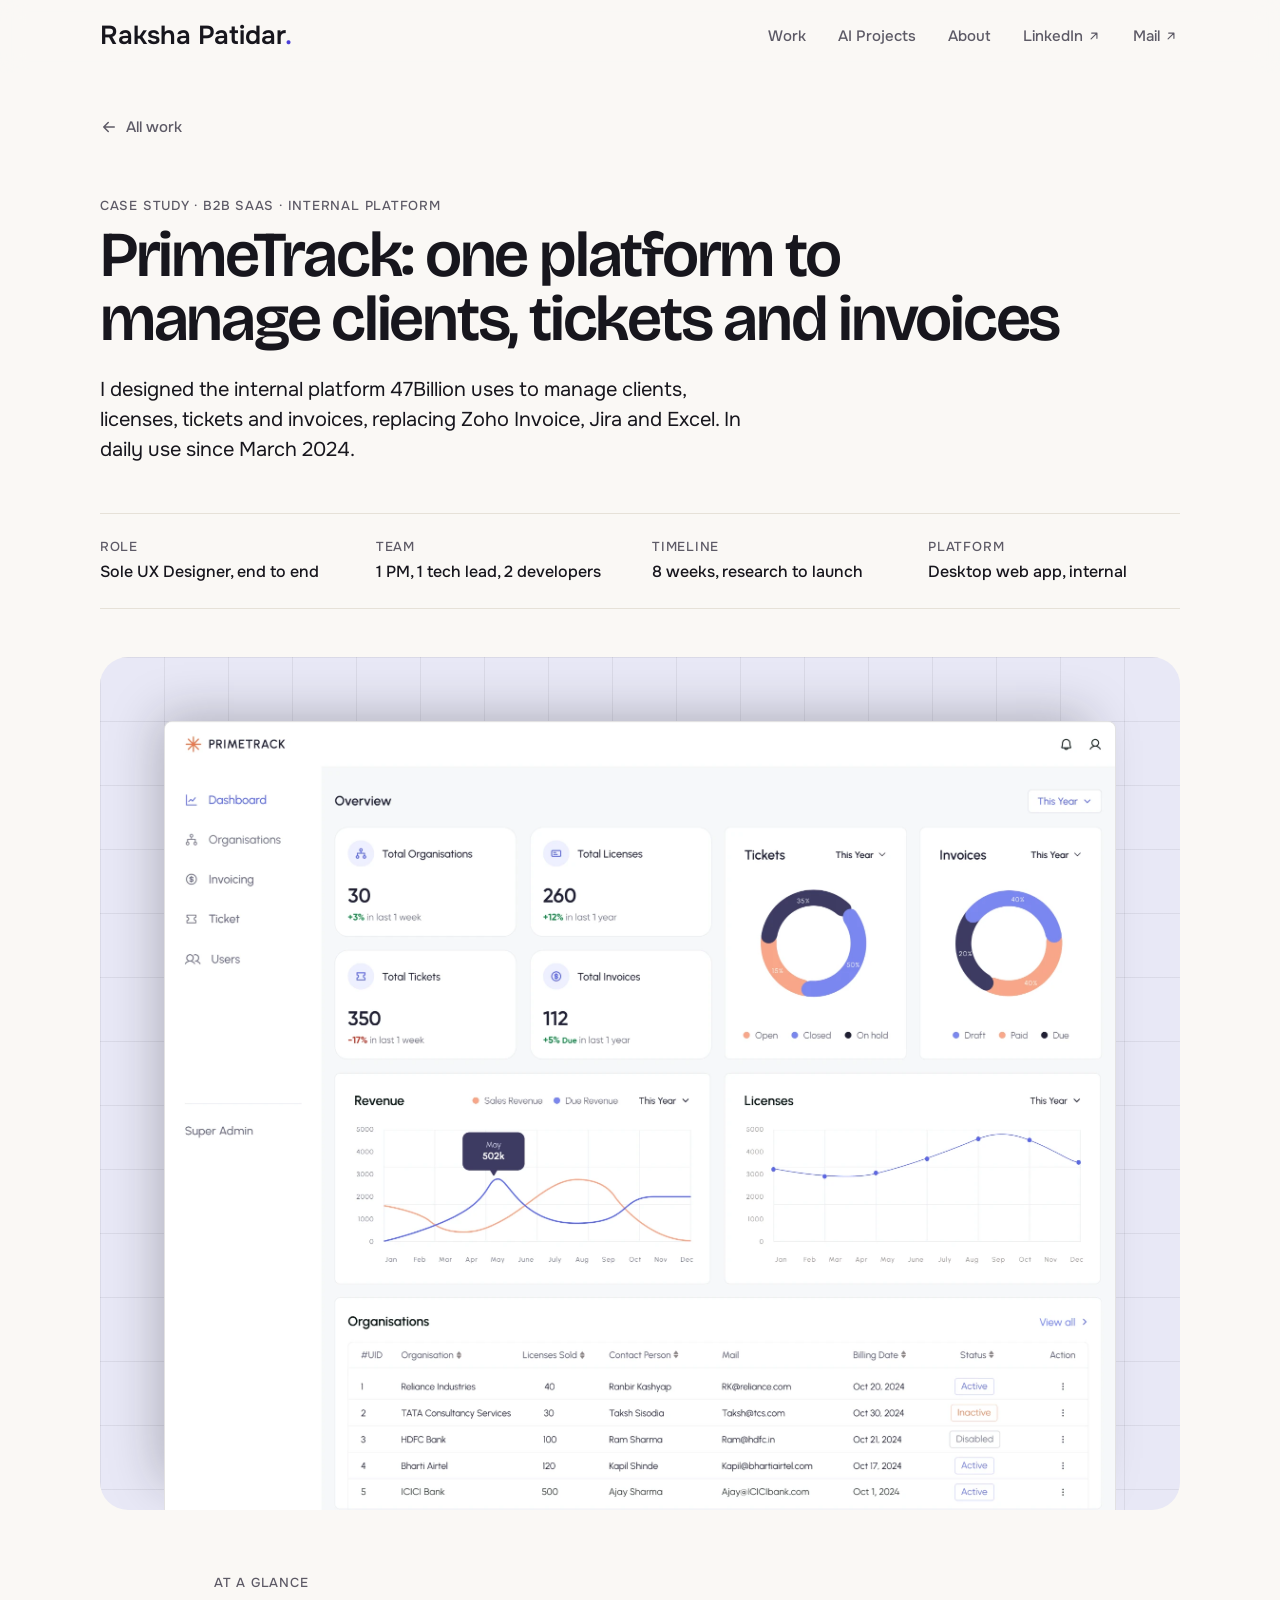
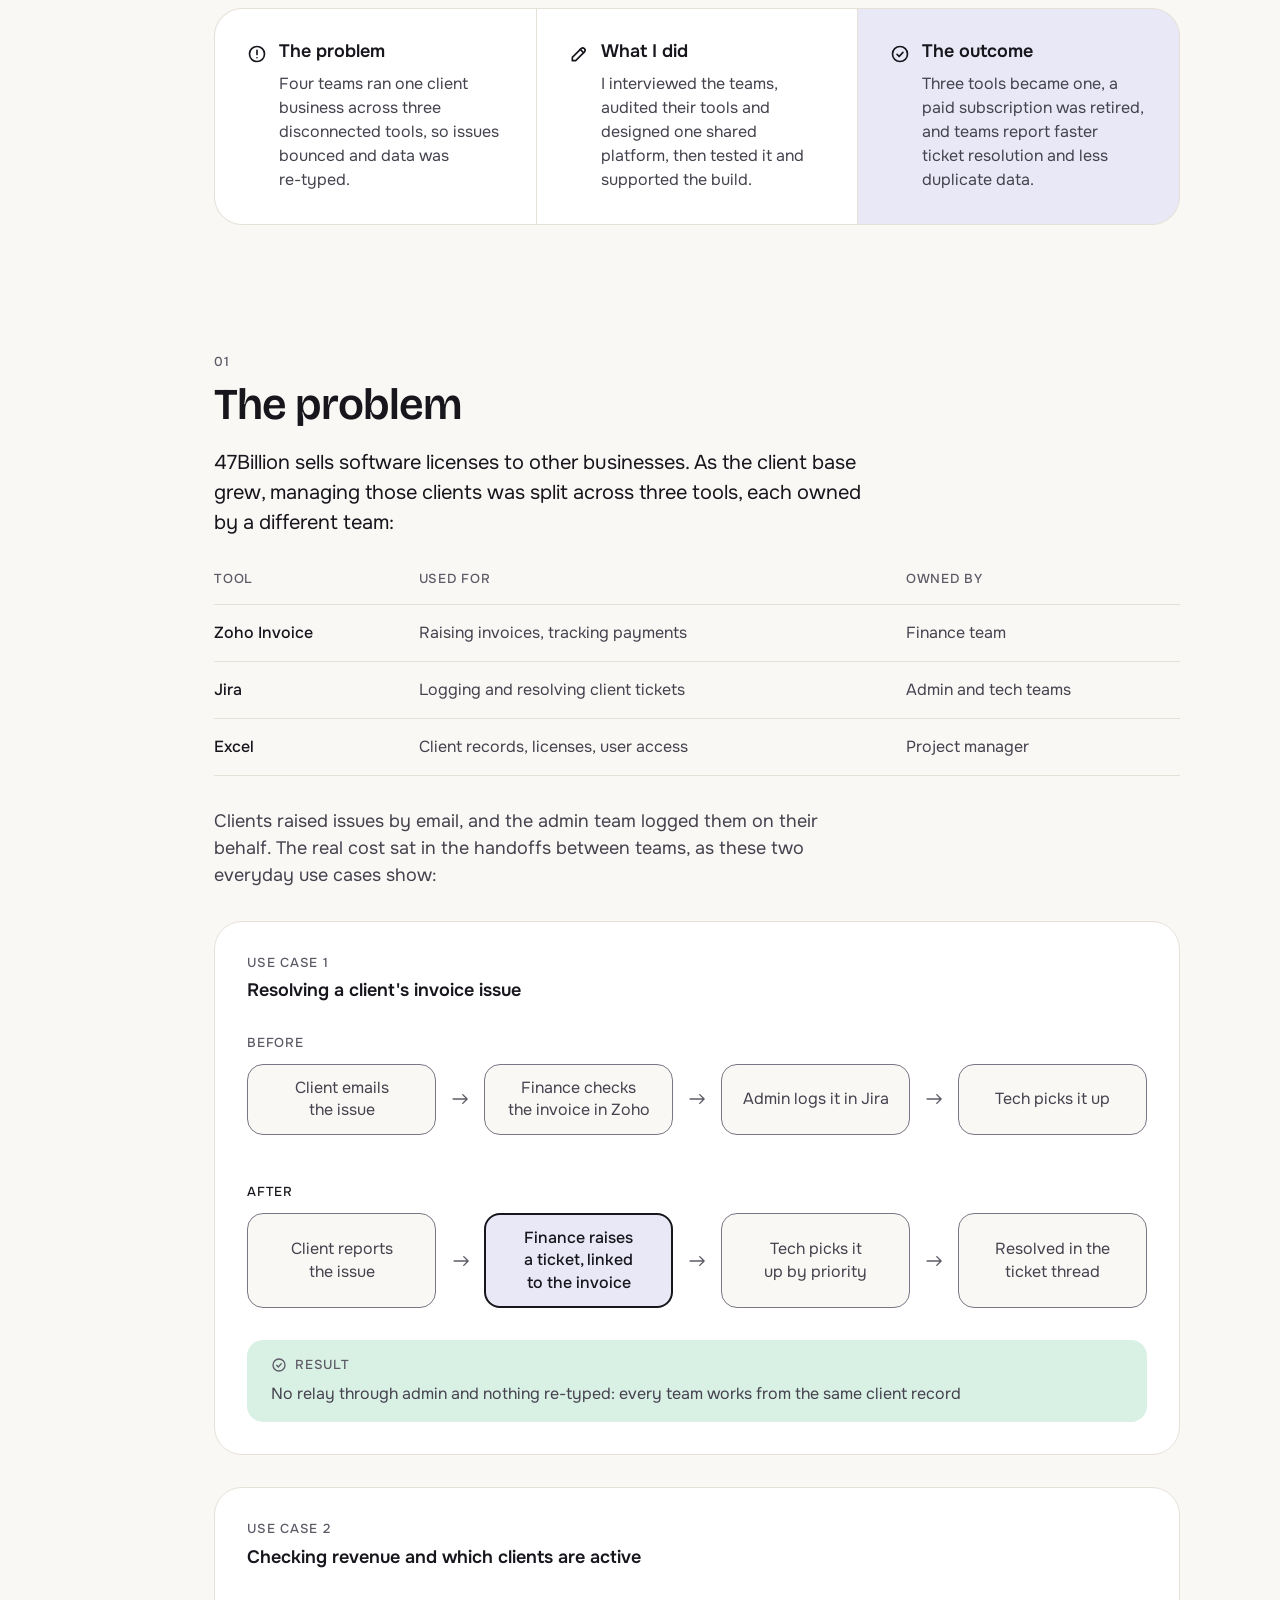
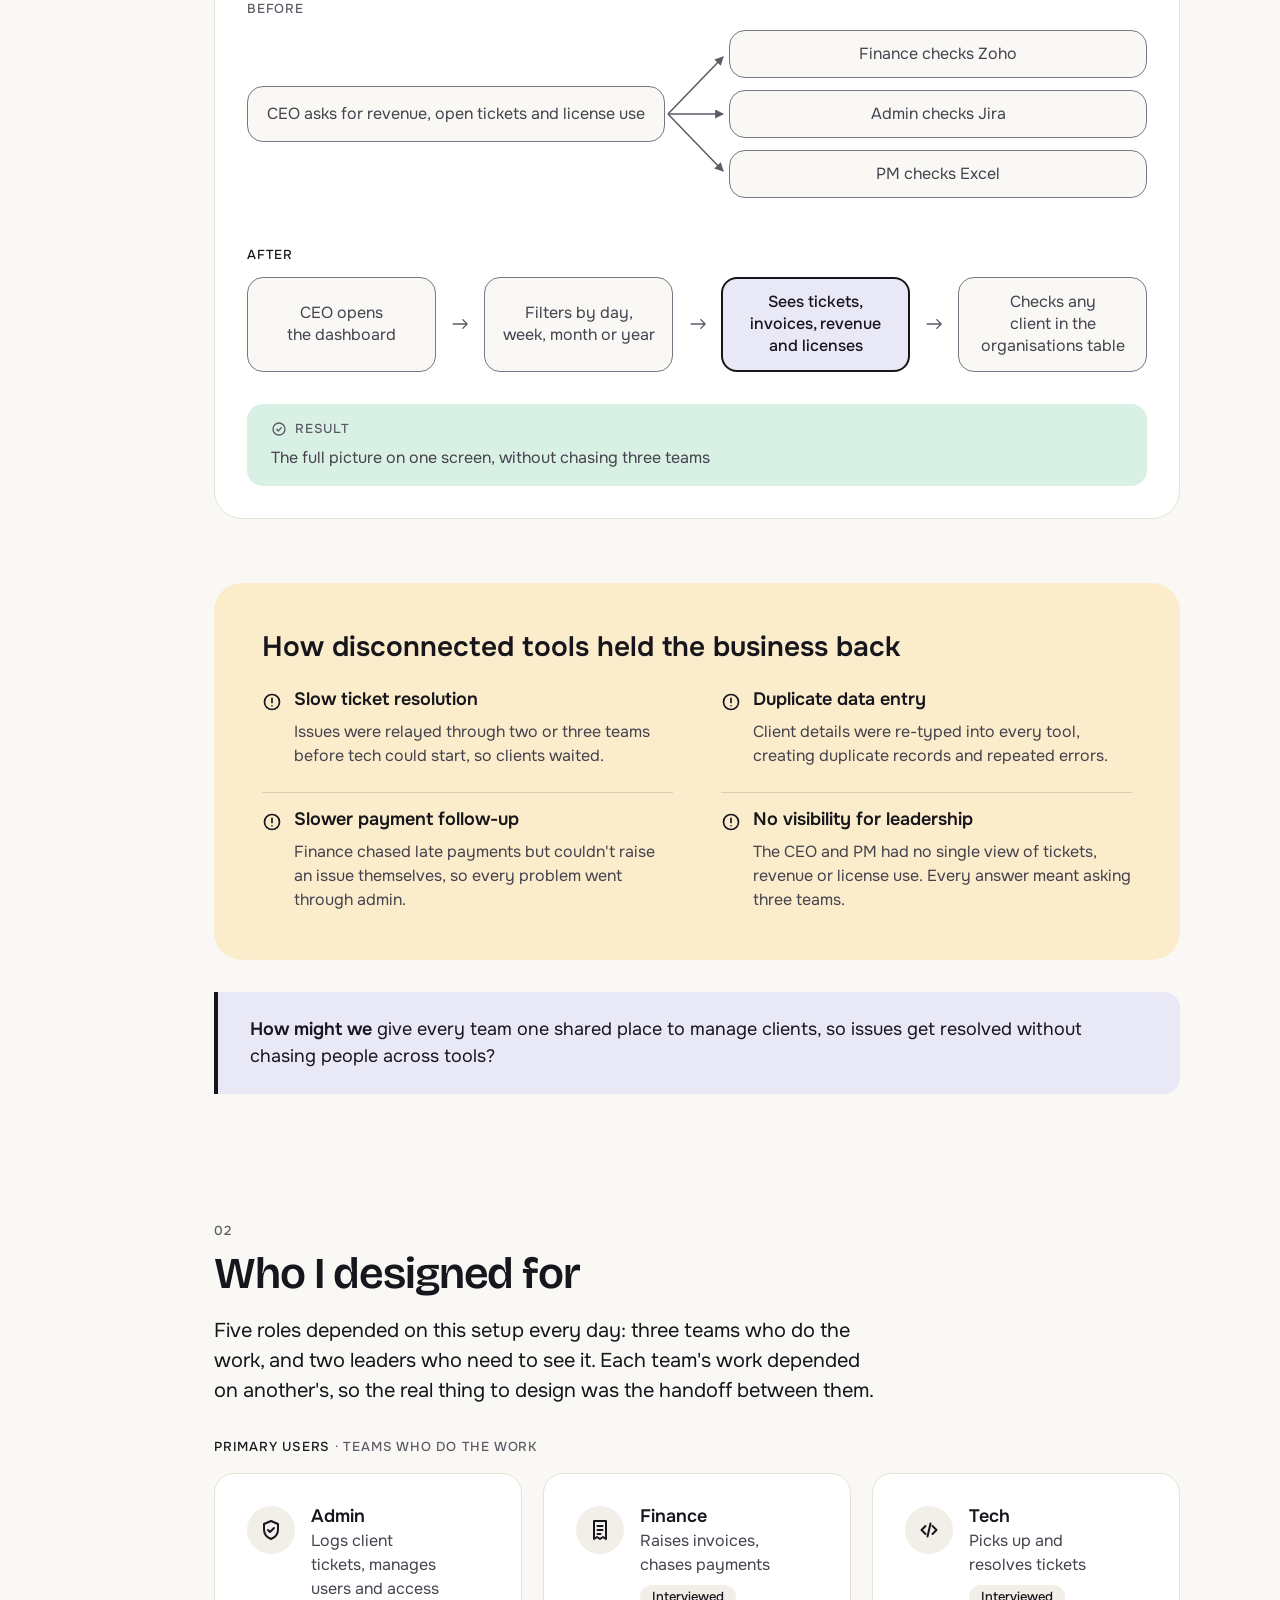
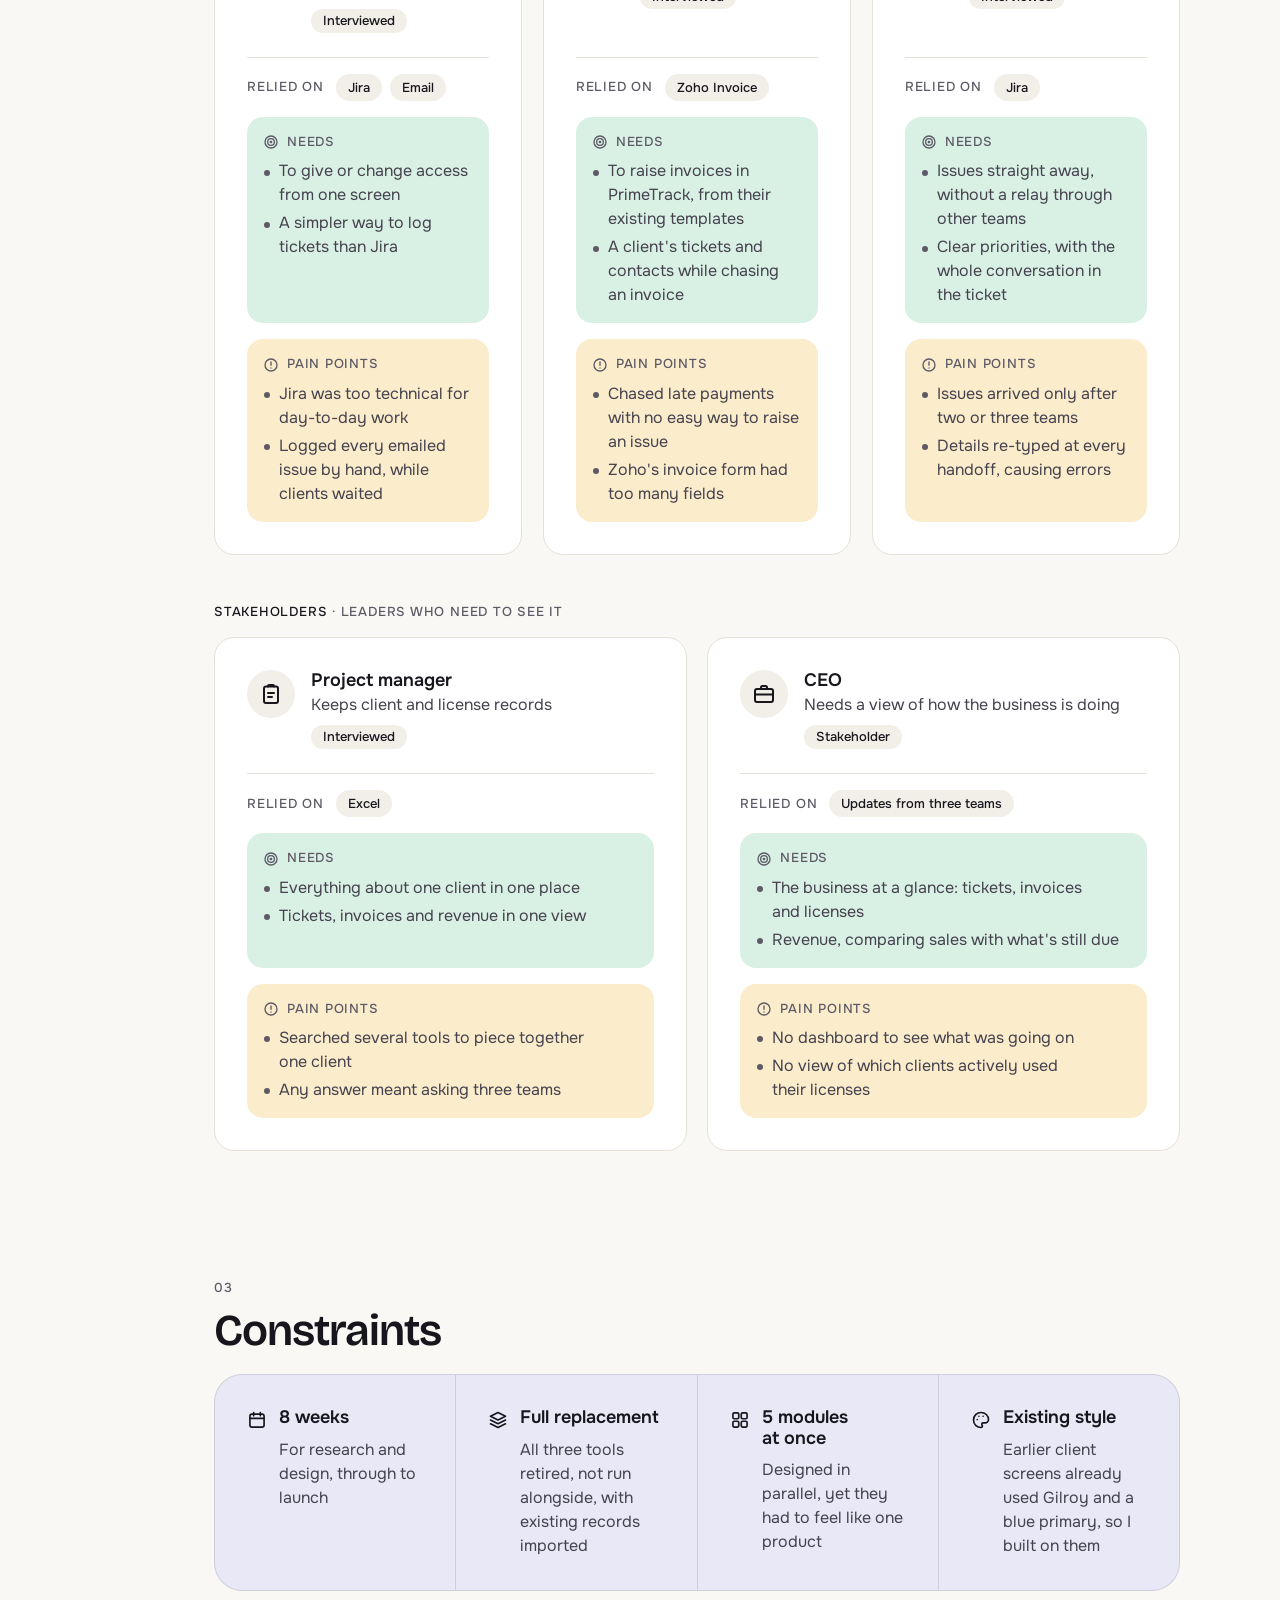
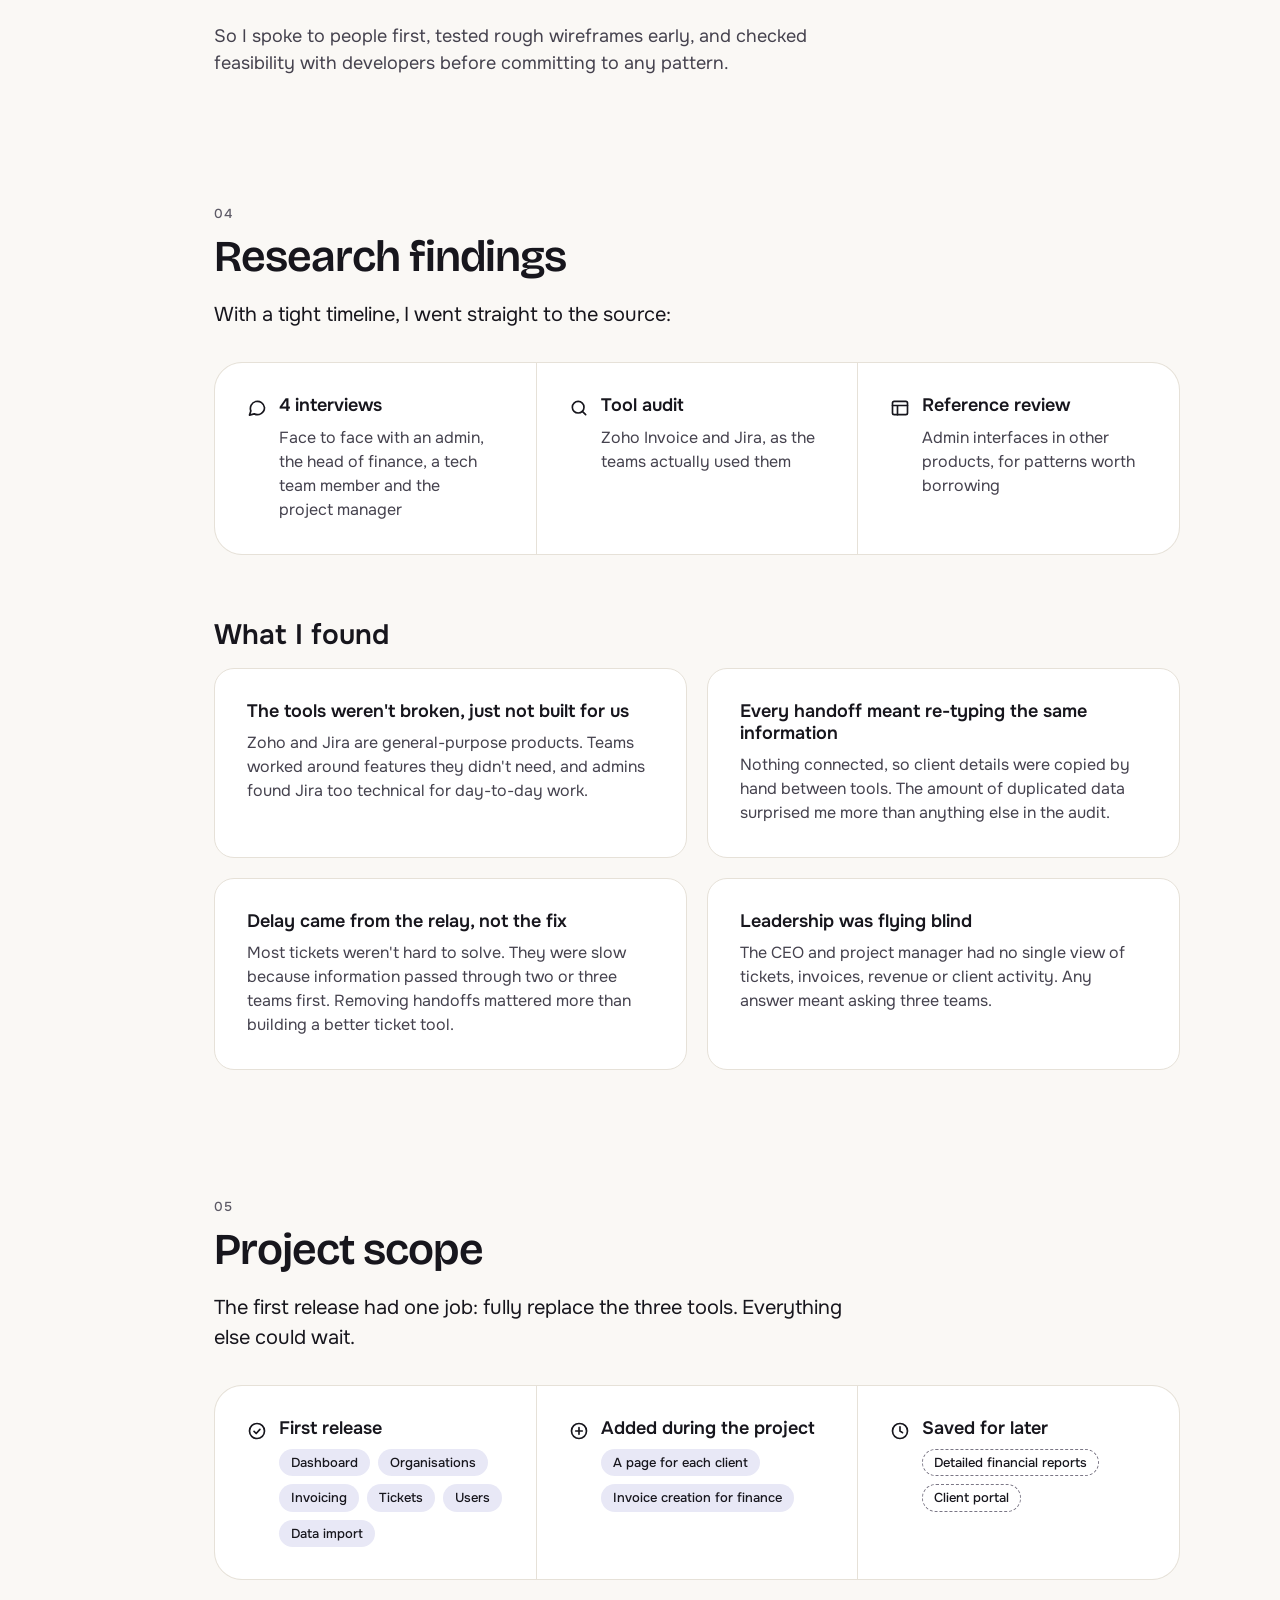
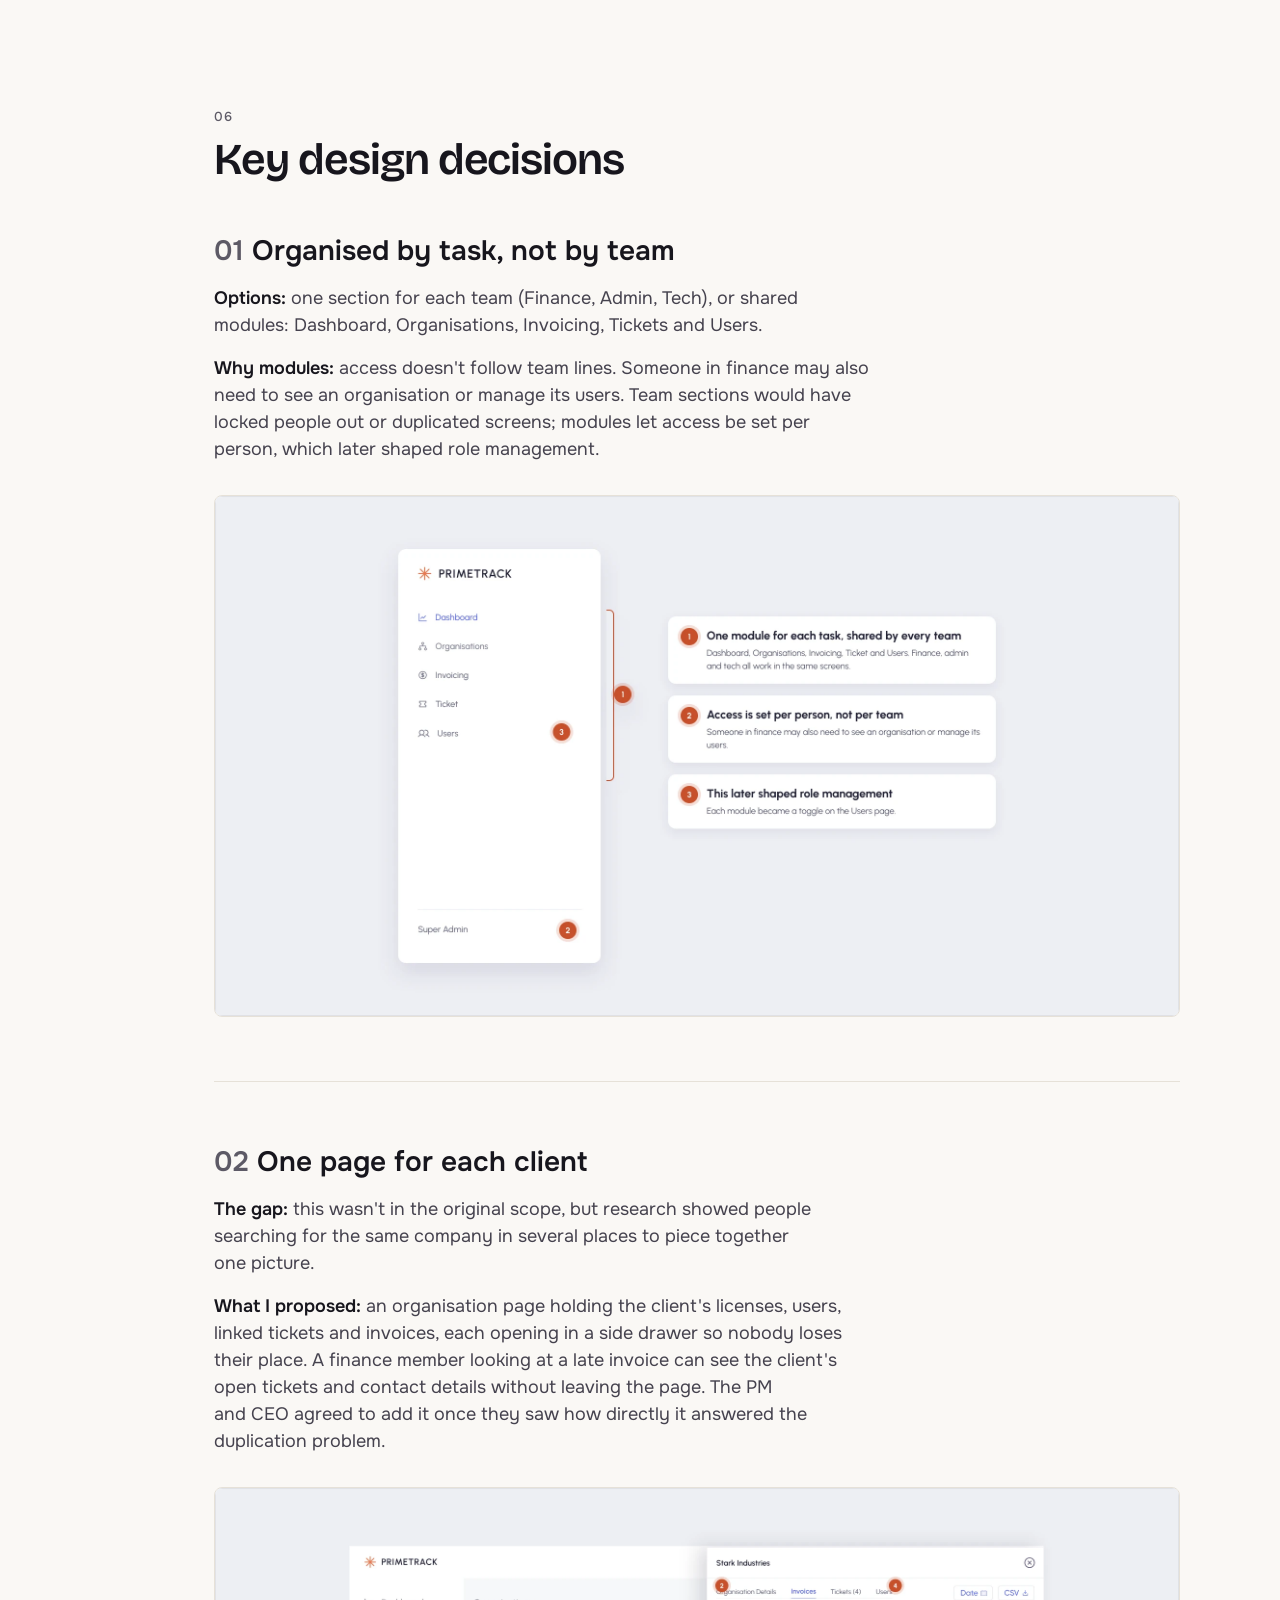
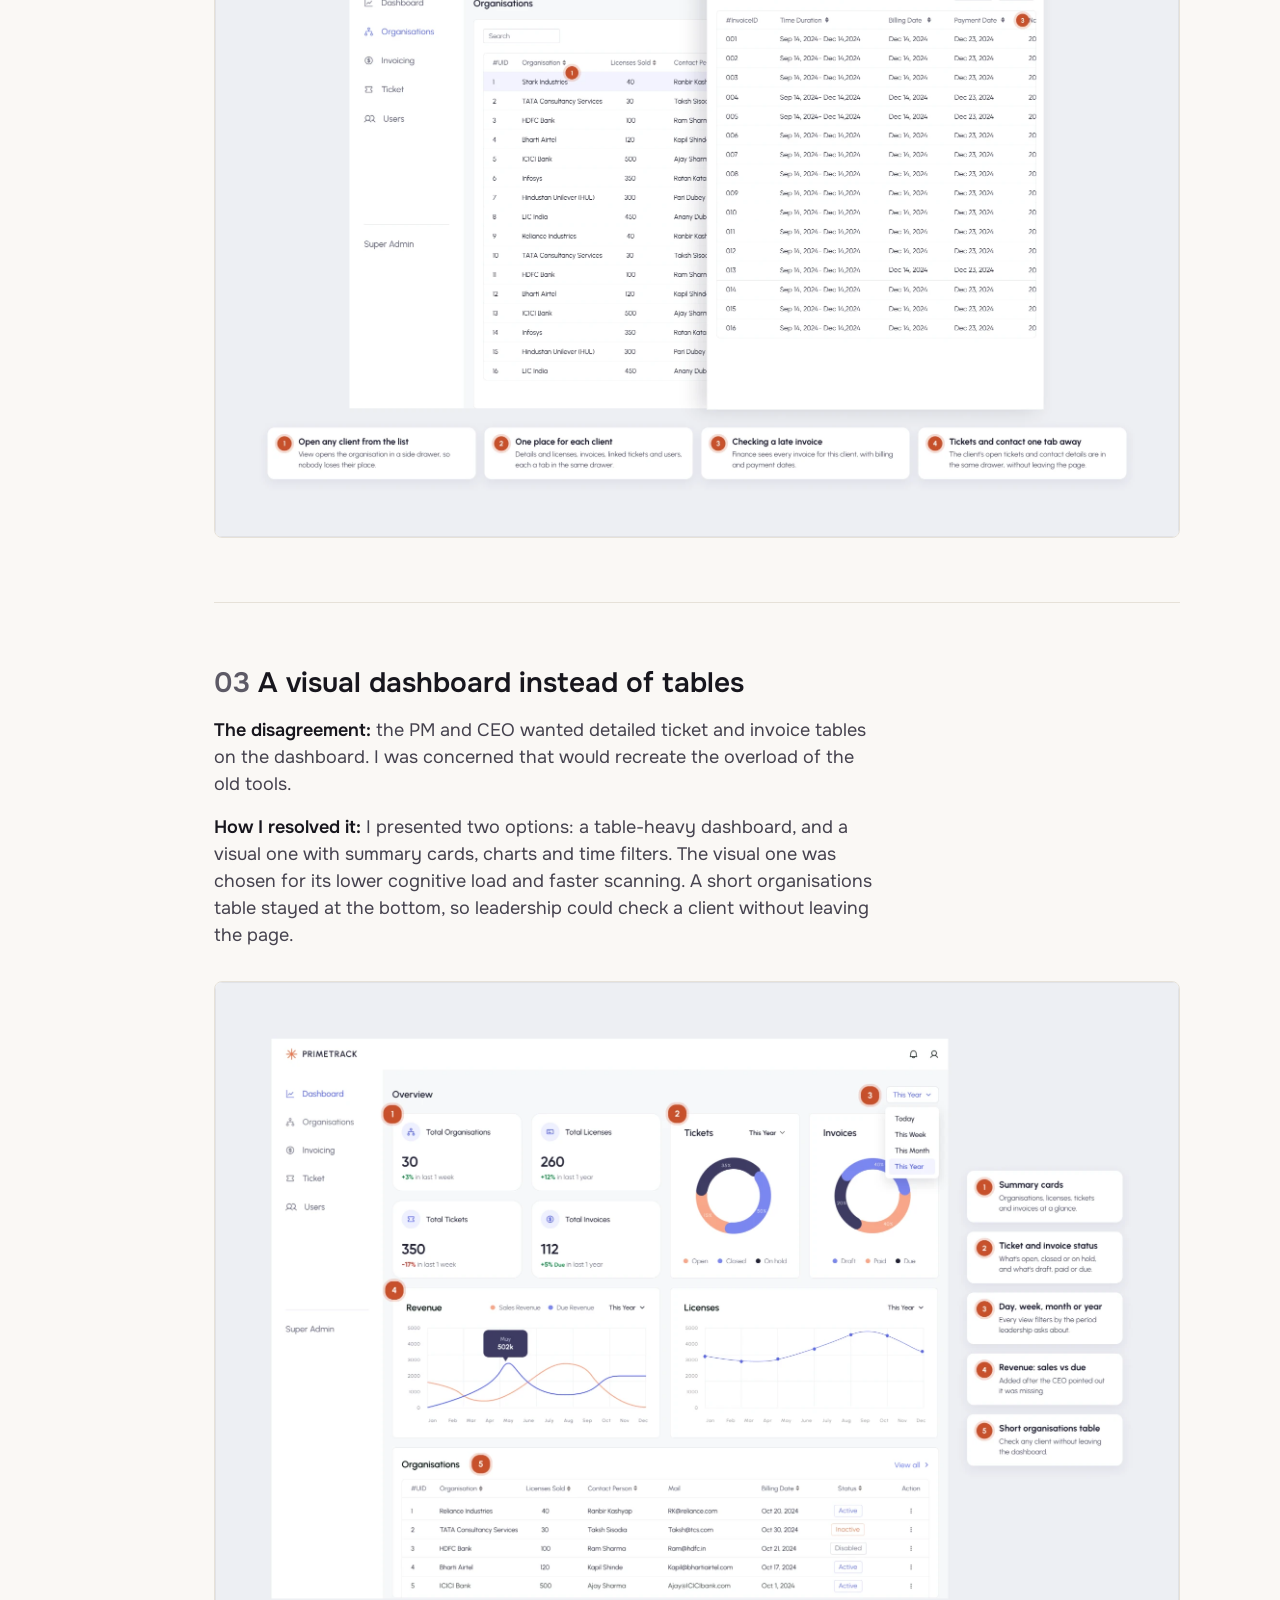
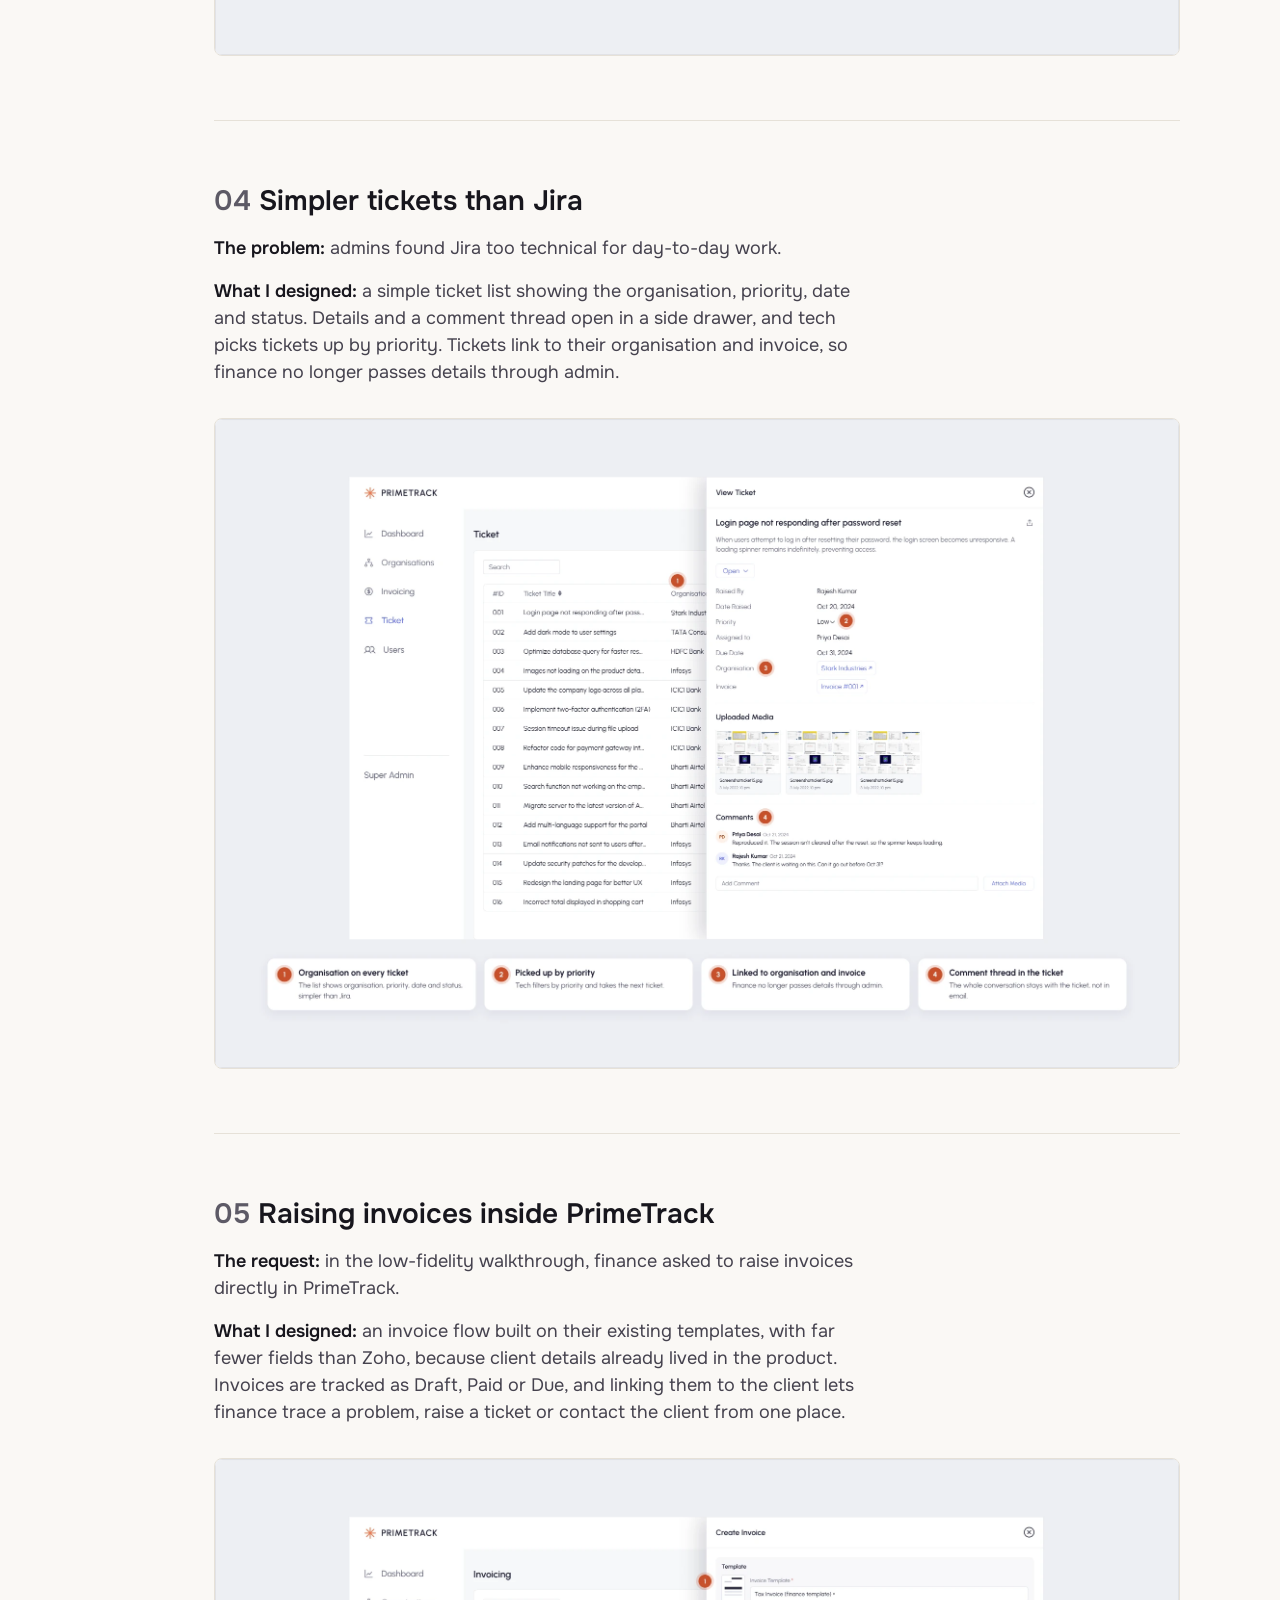
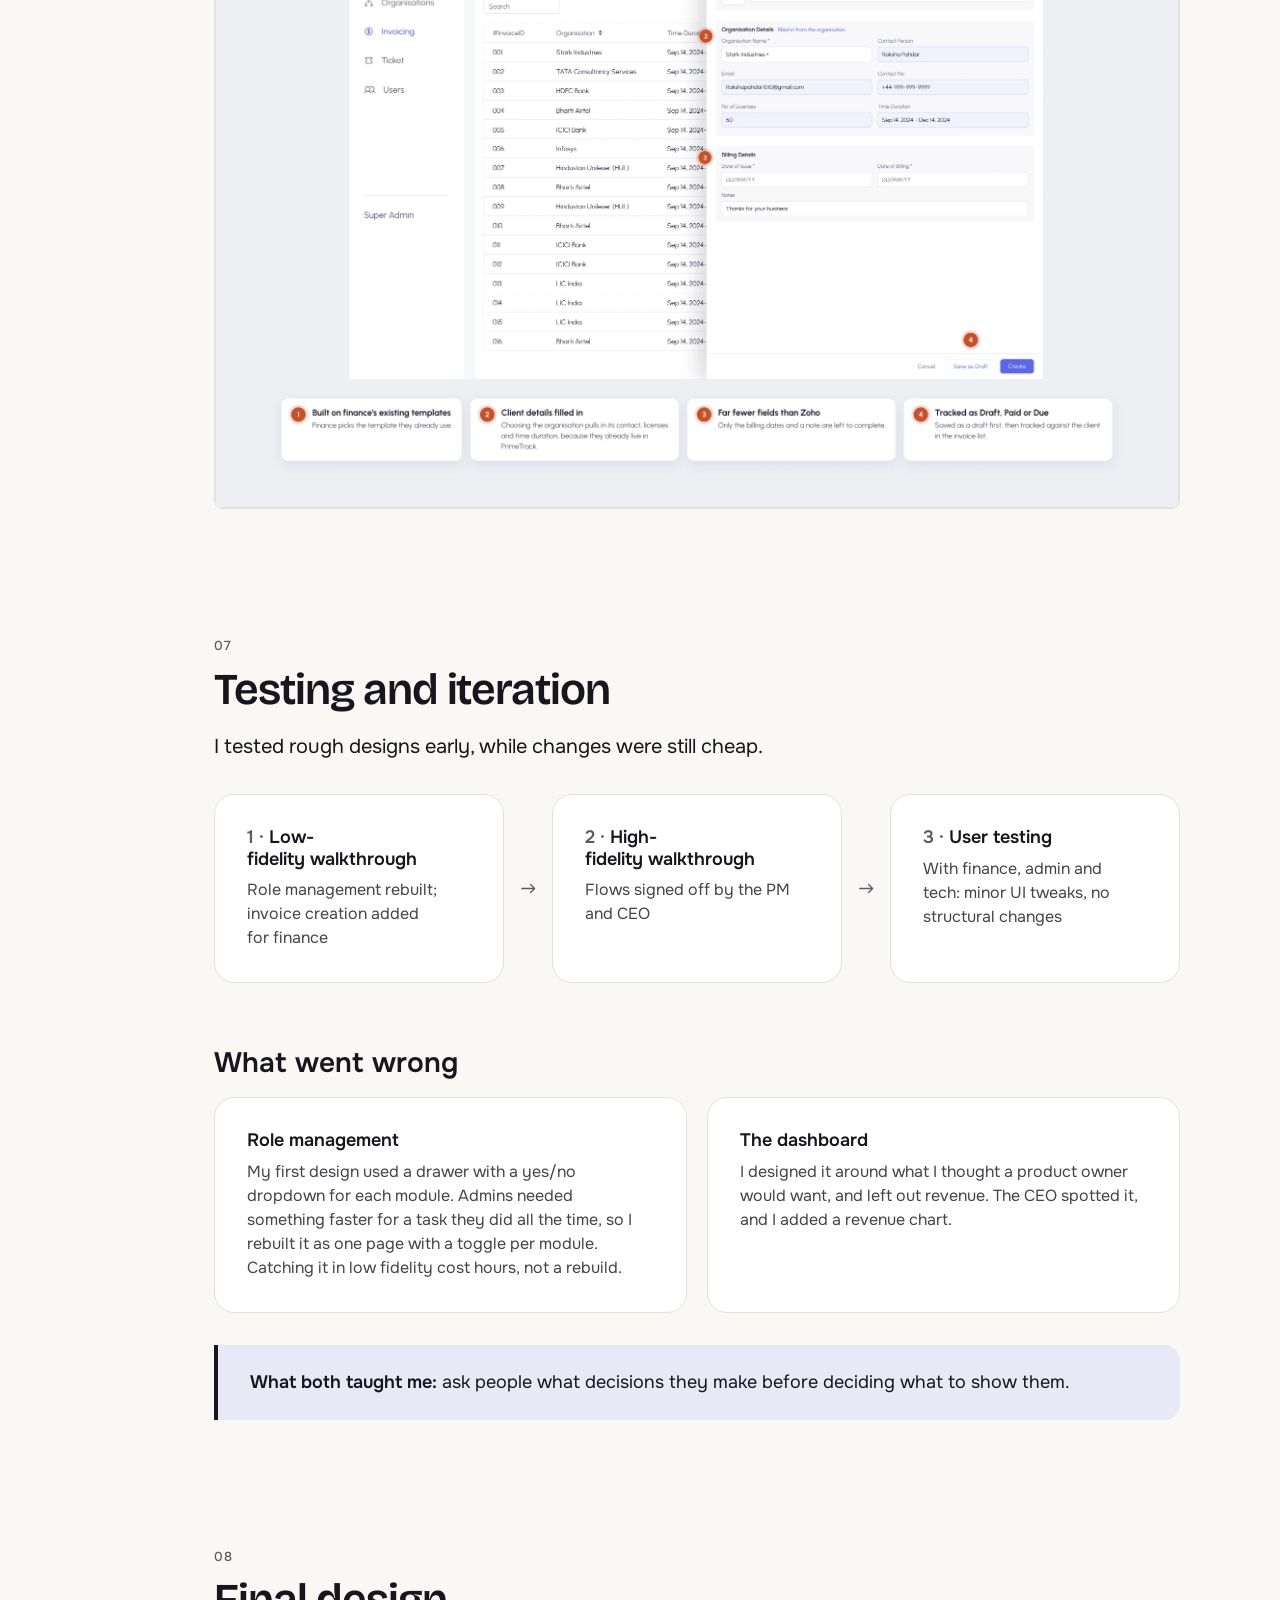
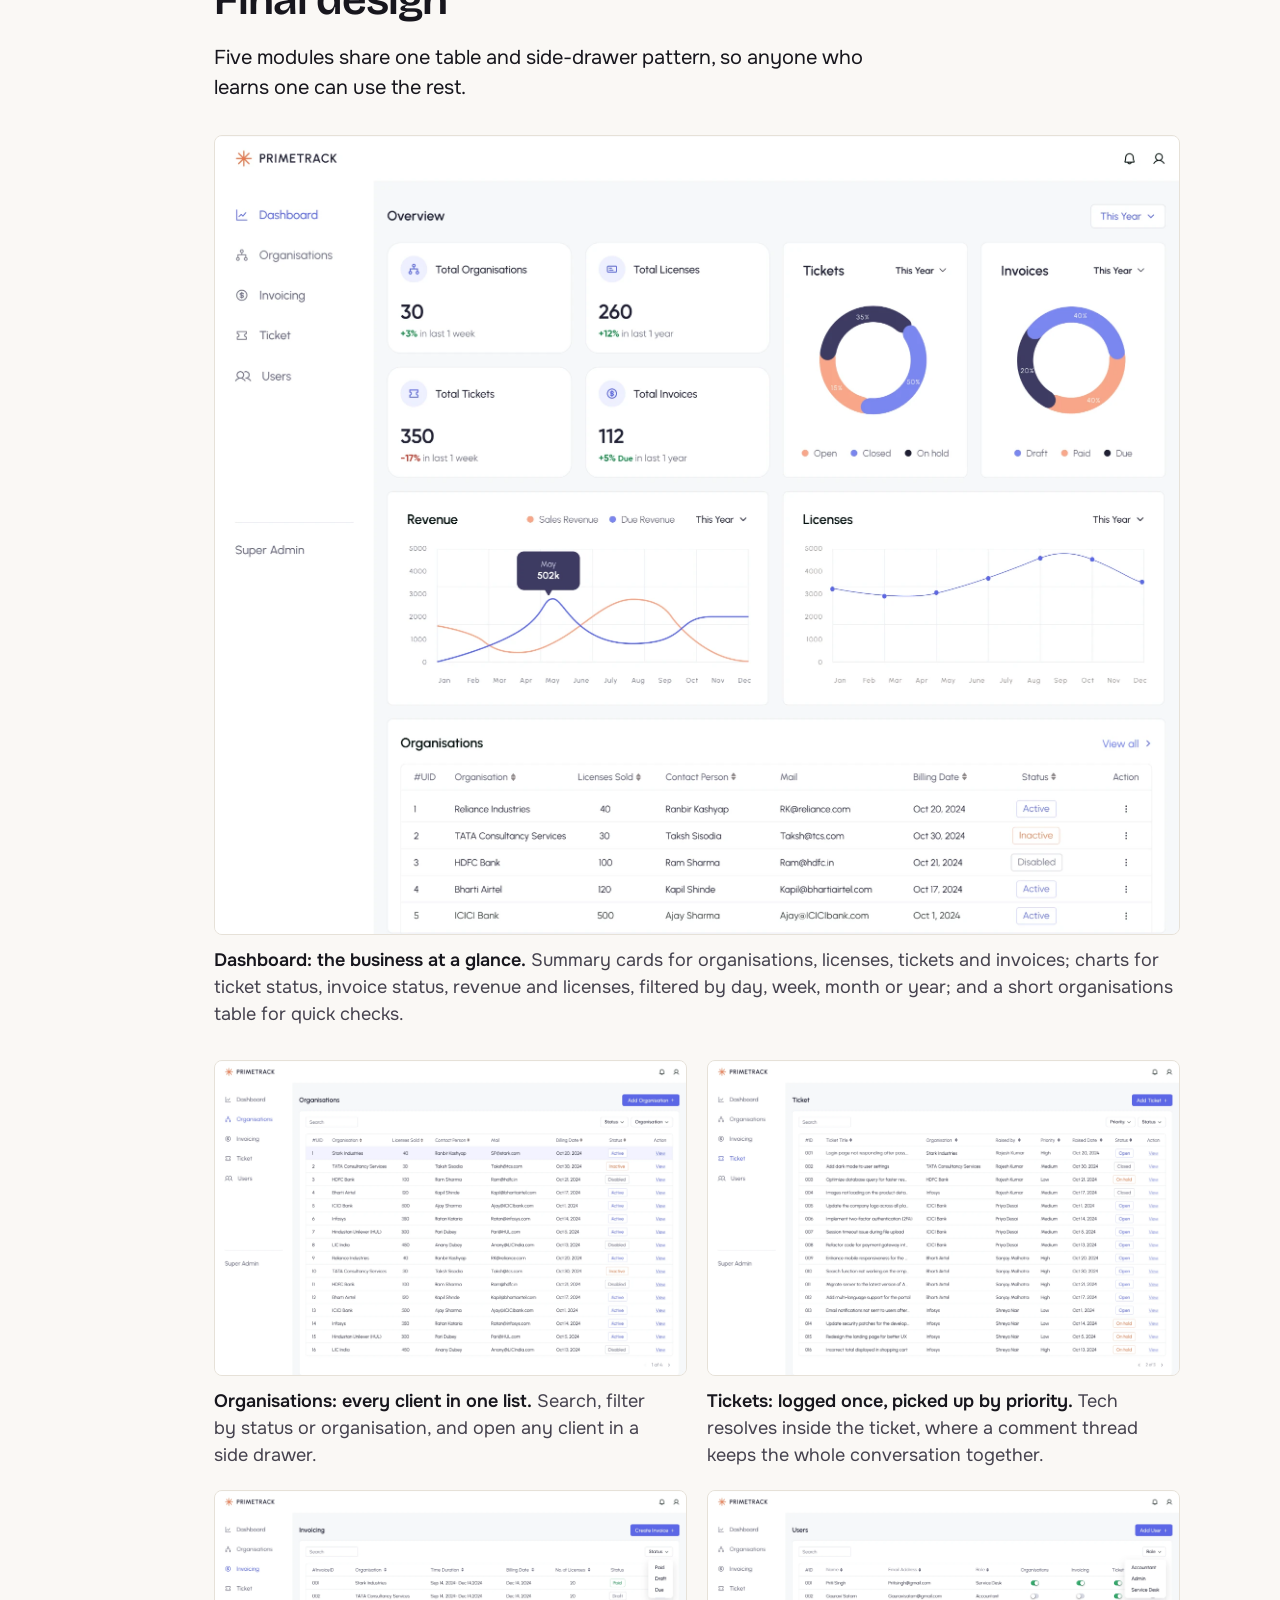
==== commit e0b1e6ff: "Add files via upload" ====
--- a/primetrack.html
+++ b/primetrack.html
@@ -8,7 +8,7 @@
 
   <link rel="preconnect" href="https://fonts.googleapis.com">
   <link rel="preconnect" href="https://fonts.gstatic.com" crossorigin>
-  <link href="https://fonts.googleapis.com/css2?family=Bricolage+Grotesque:opsz,wght@12..96,400..800&family=Onest:wght@100..900&family=Reenie+Beanie&display=swap" rel="stylesheet">
+  <link href="https://fonts.googleapis.com/css2?family=Bricolage+Grotesque:opsz,wght@12..96,400..800&family=Onest:wght@100..900&display=swap" rel="stylesheet">
 
   <link rel="stylesheet" href="style.css">
   <script>
--- a/style.css
+++ b/style.css
@@ -72,12 +72,11 @@
 }
 
 :root {
-  --text-logo: 2.375rem;      /* the "Raksha Patidar." logo only */
+  --text-logo: 1.625rem;      /* the "Raksha Patidar." logo only */
 
   /* ---- Font families ---- */
   --font-display: "Bricolage Grotesque", system-ui, -apple-system, "Segoe UI", sans-serif;
   --font-body: "Onest", system-ui, -apple-system, "Segoe UI", sans-serif;
-  --font-logo: "Reenie Beanie", cursive;
 
   /* ---- Type scale (rem only) ----
      h1–h3 use Bricolage Grotesque (600, tight), h4–h6 and text use Onest.
@@ -407,10 +406,8 @@
 .nav { display: flex; align-items: center; justify-content: space-between; gap: var(--space-16); height: var(--header-h); }
 
 .brand { display: inline-flex; align-items: center; text-decoration: none; min-height: 44px; }
-.initials { font-family: var(--font-logo); font-weight: 400; font-size: var(--text-logo); line-height: 1; white-space: nowrap; }
+.initials { font-family: var(--font-body); font-weight: 600; font-size: var(--text-logo); line-height: 1; letter-spacing: 0; white-space: nowrap; }
 .initials span { color: var(--accent); }
-/* The narrowest phones: a little smaller, so the logo and menu button share one line */
-@media (max-width: 359px) { :root { --text-logo: 2rem; } }
 
 .nav-right { display: flex; align-items: center; gap: var(--space-8); }
 
@@ -446,7 +443,7 @@
 :root[data-theme="dark"] .icon-moon { display: none; }
 
 .menu-btn { display: none; }
-/* Five links and the handwritten logo need about 860px, so the menu button takes over below that */
+/* Five links need a wide row, so the menu button takes over at 860px and below */
 @media (max-width: 860px) {
   .menu-btn { display: inline-grid; }
   .nav-links {
@@ -1836,12 +1833,11 @@
 }
 
 /* Typefaces */
-.sg-fonts { display: grid; grid-template-columns: repeat(3, minmax(0, 1fr)); gap: var(--gap); }
+.sg-fonts { display: grid; grid-template-columns: repeat(2, minmax(0, 1fr)); gap: var(--gap); }
 .sg-font { padding: clamp(24px, 3vw, 40px); border-radius: var(--radius-lg); background: var(--surface); border: 1px solid var(--border); }
 .sg-specimen { font-size: var(--text-h1); line-height: 1; margin-bottom: var(--space-24); }
 .sg-specimen-display { font-family: var(--font-display); font-weight: 600; letter-spacing: -0.035em; }
 .sg-specimen-text { font-family: var(--font-body); font-weight: 600; }
-.sg-specimen-logo { font-family: var(--font-logo); }
 .sg-font h3 { margin-bottom: var(--space-4); }
 .sg-font p + p { margin-top: var(--space-8); }
 
